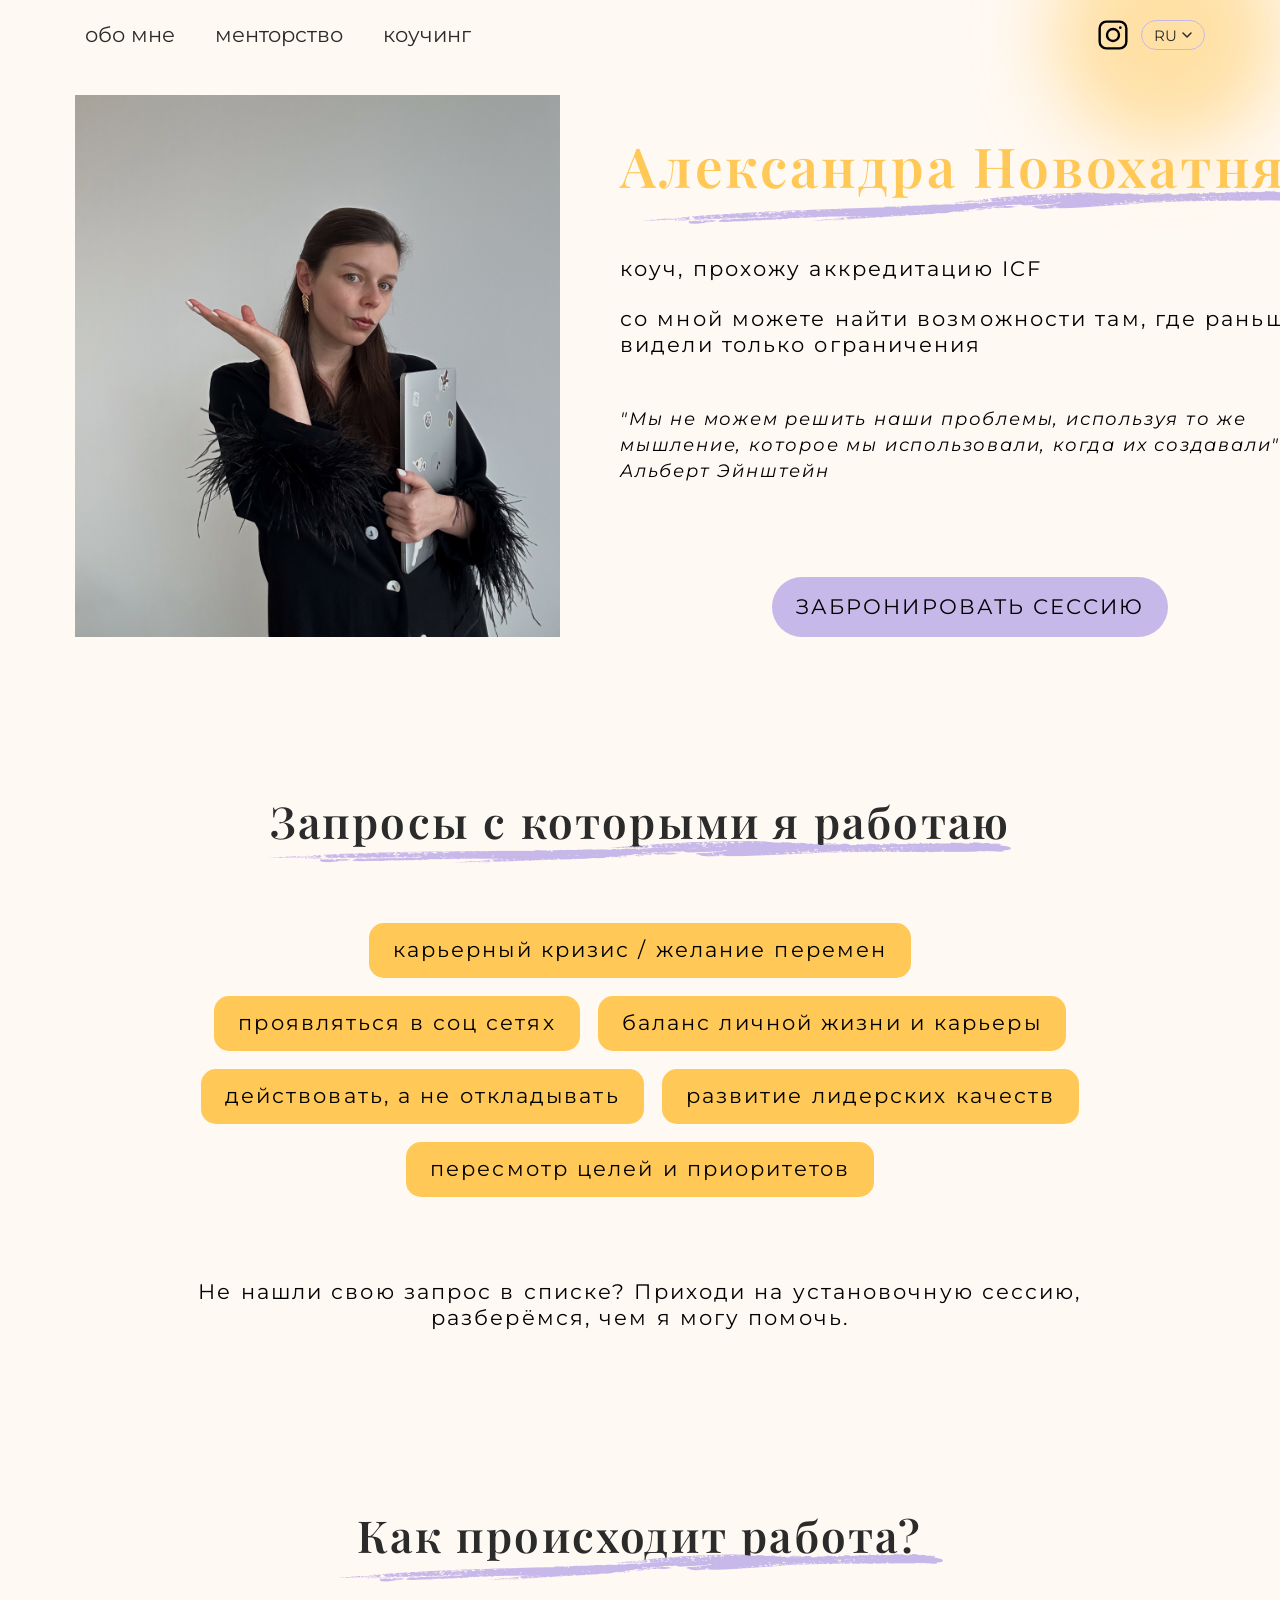
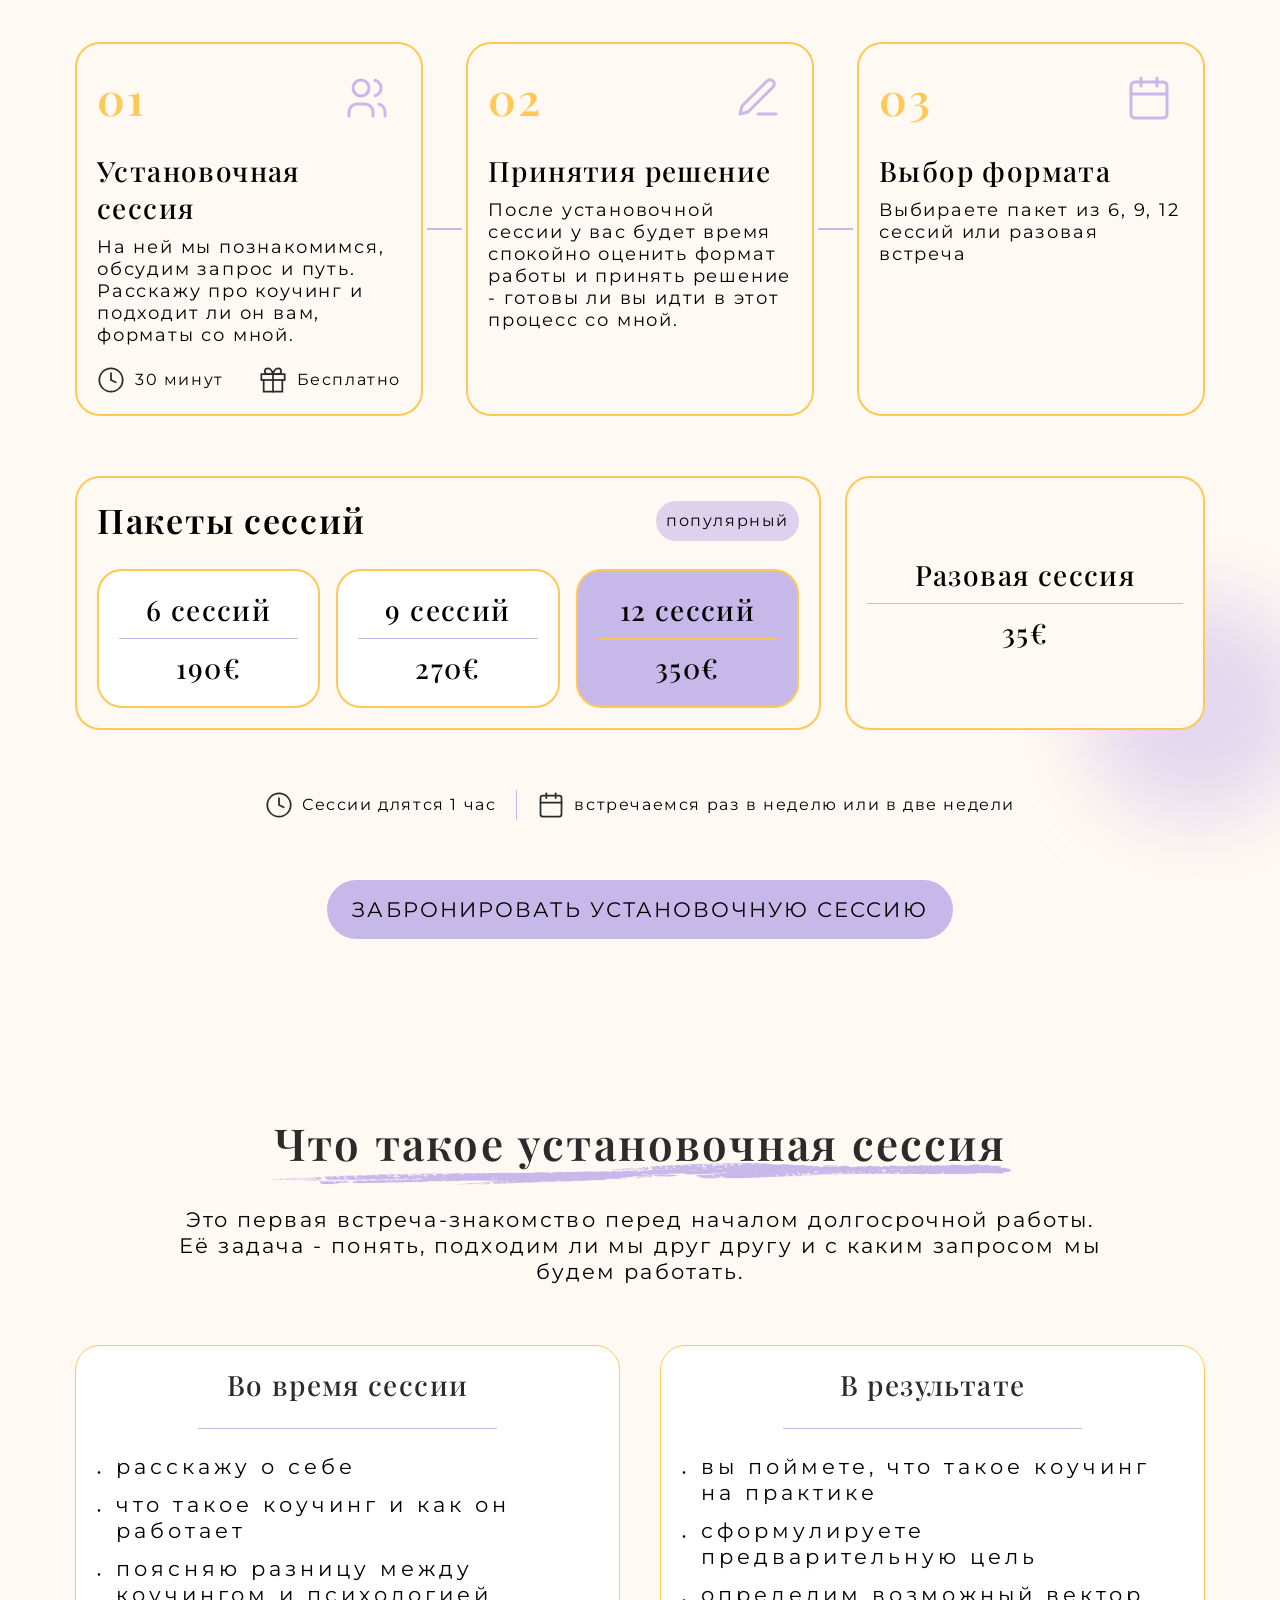
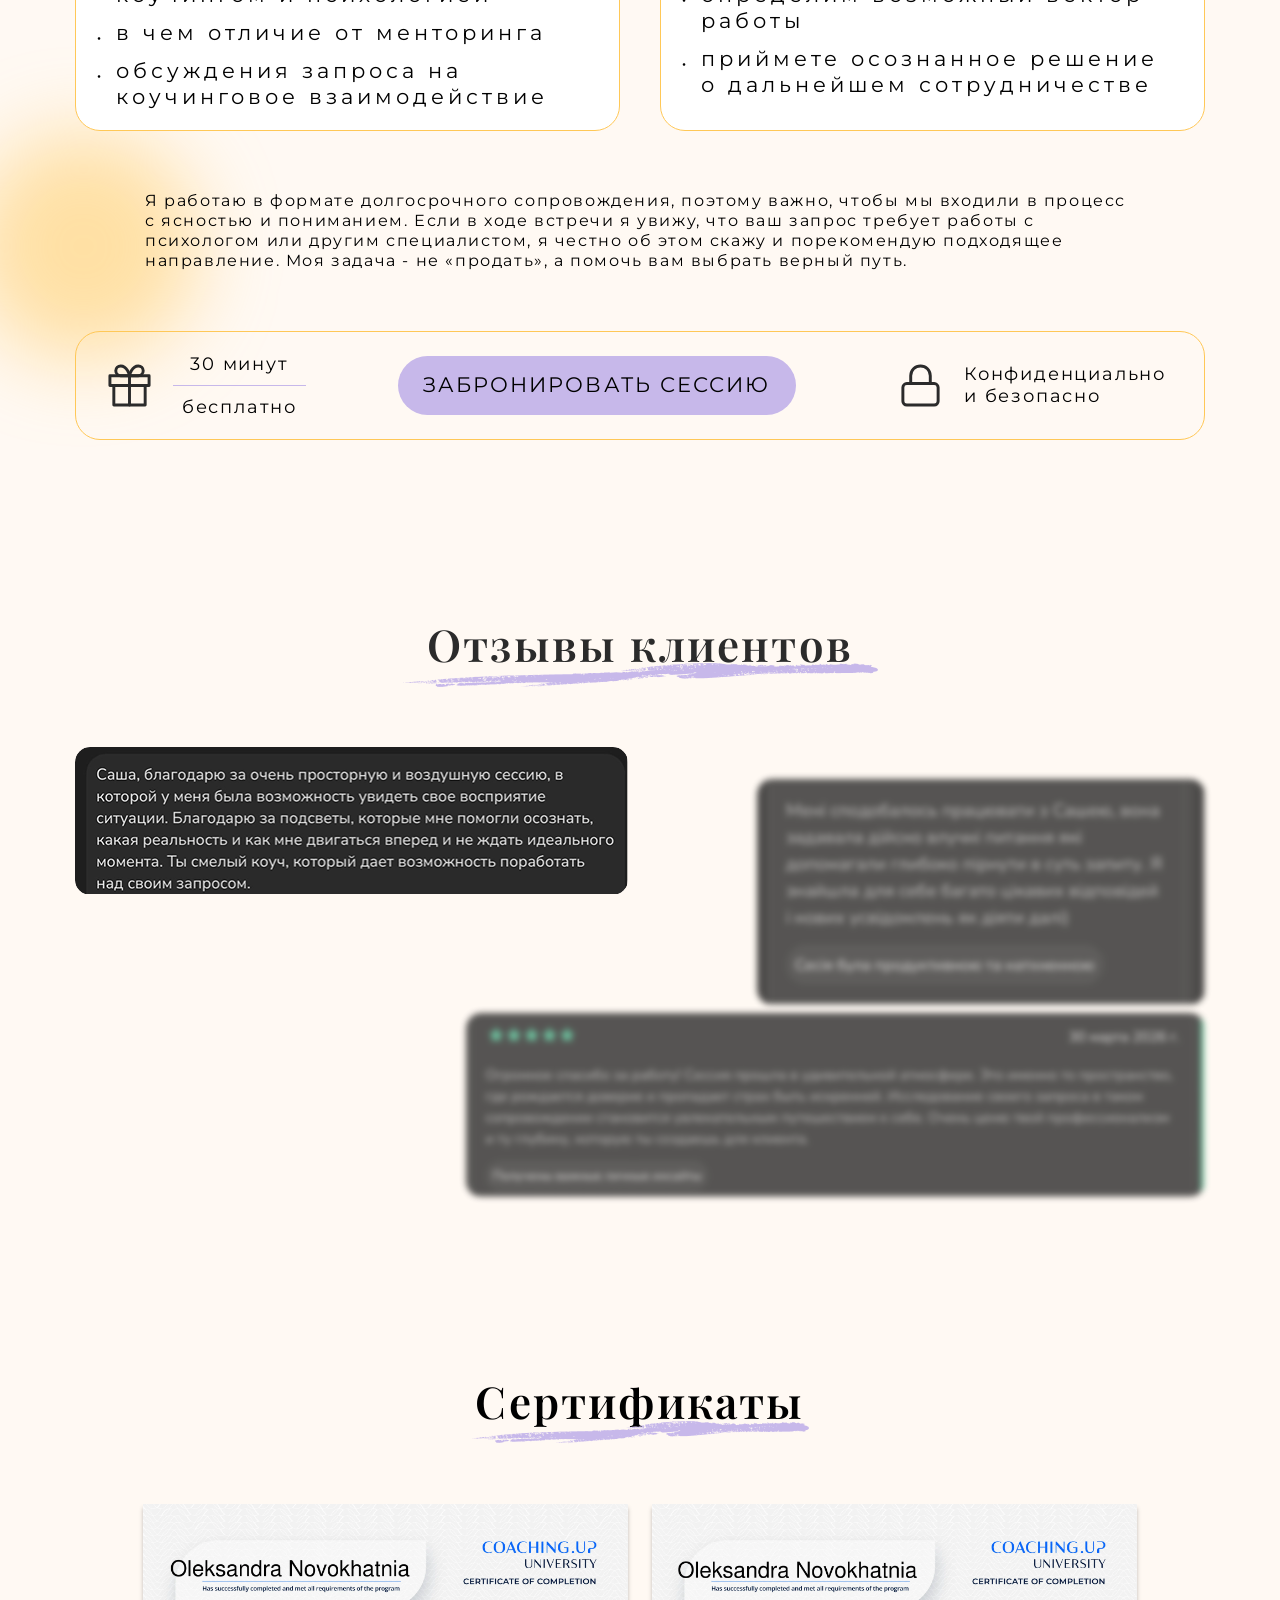
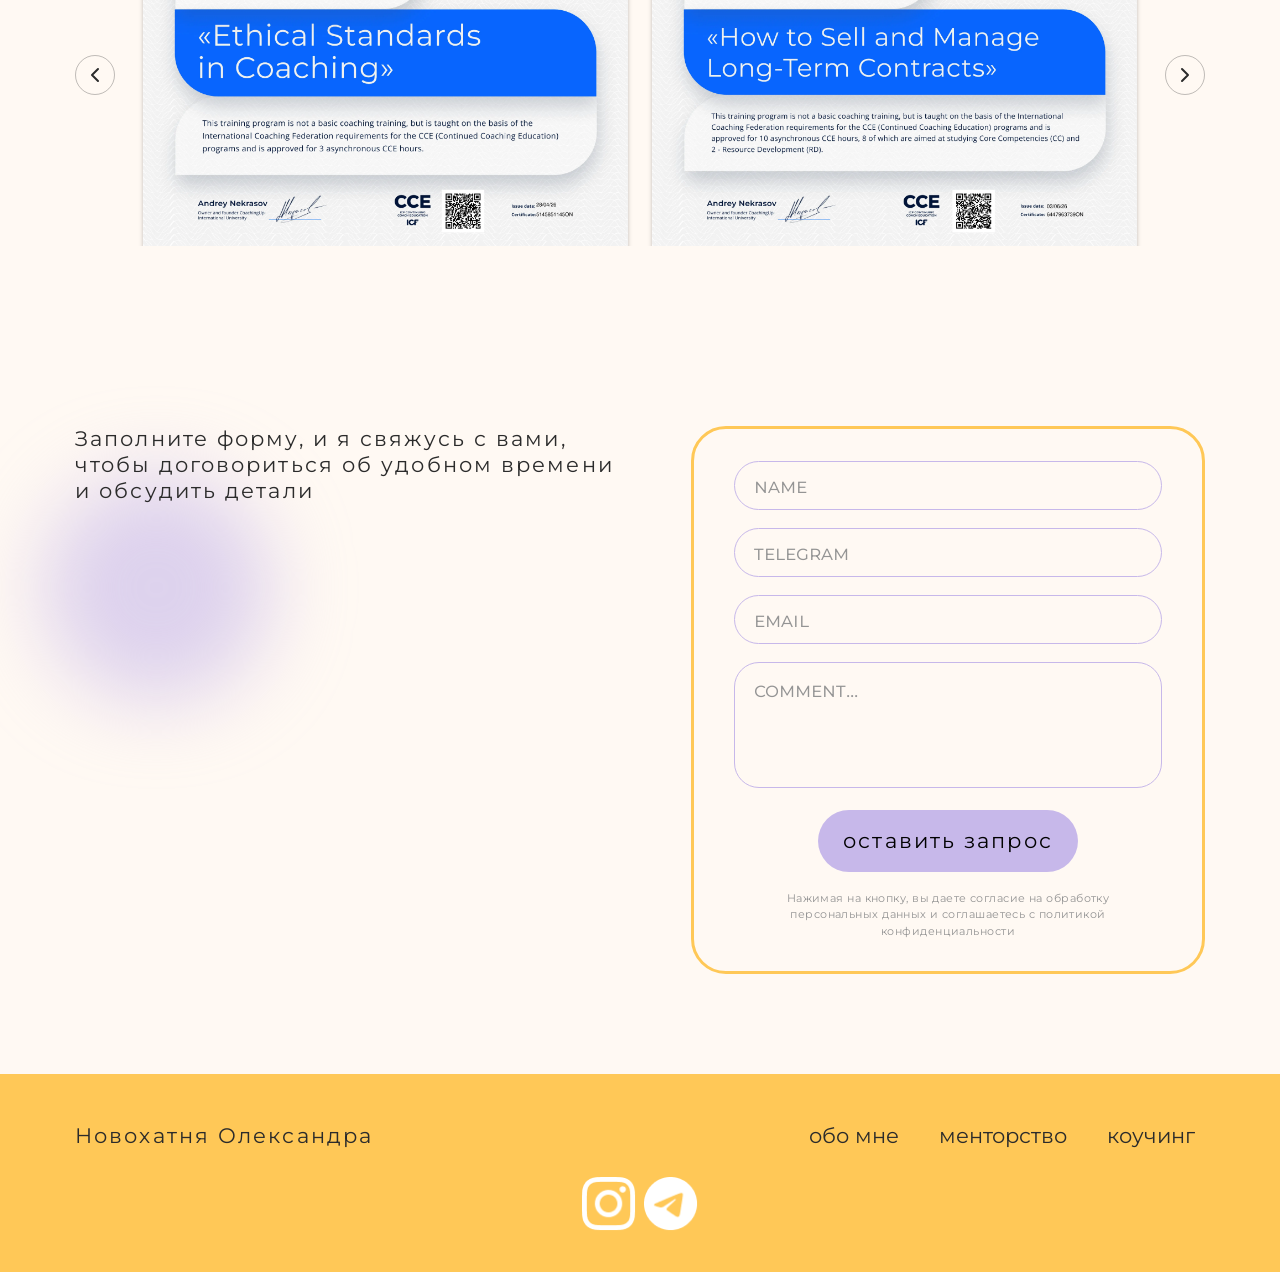
==== coaching/index.html @ fd268ac4 "Update index.html" ====
<!DOCTYPE html>
<html lang="ru">
<head>
  <meta charset="UTF-8" />
  <meta name="viewport" content="width=device-width, initial-scale=1.0" />
  <title>Александра Новохатняя — Коуч</title>
  <link rel="icon" type="image/png" href="assets/favicon.png" />
  <link rel="apple-touch-icon" href="favicon.png" />
  <link rel="preconnect" href="https://fonts.googleapis.com" />
  <link rel="preconnect" href="https://fonts.gstatic.com" crossorigin />
  <link href="https://fonts.googleapis.com/css2?family=Montserrat:wght@400;500&family=Playfair+Display:wght@600&display=swap" rel="stylesheet" />
  <link rel="stylesheet" href="style.css" />
</head>
<body>

  <!-- HEADER / NAV -->
  <header class="header">
    <div class="header__decor-ellipse" aria-hidden="true"></div>

    <nav class="nav" aria-label="Основна навигация">

      <!-- DESKTOP nav list (приховується на мобайлі) -->
      <ul class="nav__list" id="nav-list">
        <li class="nav__item"><a href="/sasha_lending/" class="nav__link">обо мне</a></li>
        <li class="nav__item"><a href="/sasha_lending/mentor/" class="nav__link">менторство</a></li>
        <li class="nav__item"><a href="#work" class="nav__link">коучинг</a></li>
      </ul>

      <!-- DESKTOP: Instagram + перемикач мови праворуч -->
      <div class="nav__right">
        <a href="https://instagram.com" class="nav__social nav__social--desktop" aria-label="Instagram" target="_blank" rel="noopener noreferrer">
         <!-- <img src="assets/Social_Icons.png" alt="Instagram" class="nav__social-icon" />-->
          <svg width="32" height="32" viewBox="0 0 24 24" fill="none" xmlns="http://www.w3.org/2000/svg" aria-hidden="true" focusable="false">
          <rect x="2" y="2" width="20" height="20" rx="5" stroke="currentColor" stroke-width="1.8"/>
          <circle cx="12" cy="12" r="4.5" stroke="currentColor" stroke-width="1.8"/>
          <circle cx="17.5" cy="6.5" r="1" fill="currentColor"/>
        </svg>
        </a>

        <!-- Перемикач мови -->
        <div class="nav__lang" id="nav-lang">
          <button class="nav__lang-btn" id="lang-btn" aria-haspopup="listbox" aria-expanded="false" aria-label="Вибір мови">
            <span class="nav__lang-current" id="lang-current">RU</span>
            <svg class="nav__lang-arrow" width="10" height="6" viewBox="0 0 10 6" fill="none" aria-hidden="true">
              <path d="M1 1L5 5L9 1" stroke="#2B2B2B" stroke-width="1.5" stroke-linecap="round" stroke-linejoin="round"/>
            </svg>
          </button>
          <ul class="nav__lang-dropdown" id="lang-dropdown" role="listbox" aria-label="Мови" aria-hidden="true">
            <li class="nav__lang-option nav__lang-option--active" role="option" aria-selected="true"  data-lang="RU"><a href="">RU</a></li>
            <li class="nav__lang-option"                          role="option" aria-selected="false" data-lang="UA"><a href="/sasha_lending/ua/coaching/">UA</a></li>
          </ul>
        </div>
      </div>

      <!-- MOBILE: бургер ліворуч + Instagram + мова праворуч -->
      <div class="nav__mobile-controls">

        <button class="nav__burger" id="burger-btn" aria-label="Відкрити меню" aria-expanded="false" aria-controls="mobile-menu">
          <span class="nav__burger-line"></span>
          <span class="nav__burger-line"></span>
          <span class="nav__burger-line"></span>
        </button>

        <div class="nav__mobile-right">
          <a href="https://instagram.com" class="nav__social nav__social--mobile" aria-label="Instagram" target="_blank" rel="noopener noreferrer">
            <svg width="32" height="32" viewBox="0 0 24 24" fill="none" xmlns="http://www.w3.org/2000/svg" aria-hidden="true" focusable="false">
              <rect x="2" y="2" width="20" height="20" rx="5" stroke="currentColor" stroke-width="1.8"/>
              <circle cx="12" cy="12" r="4.5" stroke="currentColor" stroke-width="1.8"/>
              <circle cx="17.5" cy="6.5" r="1" fill="currentColor"/>
            </svg>
          </a>

          <!-- Перемикач мови (мобайл) -->
          <div class="nav__lang nav__lang--mobile" id="nav-lang-mobile">
            <button class="nav__lang-btn" id="lang-btn-mobile" aria-haspopup="listbox" aria-expanded="false" aria-label="Вибір мови">
              <span class="nav__lang-current" id="lang-current-mobile">RU</span>
              <svg class="nav__lang-arrow" width="10" height="6" viewBox="0 0 10 6" fill="none" aria-hidden="true">
                <path d="M1 1L5 5L9 1" stroke="#2B2B2B" stroke-width="1.5" stroke-linecap="round" stroke-linejoin="round"/>
              </svg>
            </button>
            <ul class="nav__lang-dropdown" id="lang-dropdown-mobile" role="listbox" aria-label="Мови" aria-hidden="true">
              <li class="nav__lang-option nav__lang-option--active" role="option" aria-selected="true"  data-lang="RU">RU</li>
              <li class="nav__lang-option"                          role="option" aria-selected="false" data-lang="UA">UA</li>
            </ul>
          </div>
        </div>

      </div>
    </nav>

    <!-- MOBILE dropdown menu -->
    <div class="nav__dropdown" id="mobile-menu" aria-hidden="true">
      <ul class="nav__dropdown-list">
        <li><a href="/sasha_lending/" class="nav__dropdown-link">обо мне</a></li>
        <li><a href="/mentor/" class="nav__dropdown-link">менторство</a></li>
        <li><a href="#work" class="nav__dropdown-link">коучинг</a></li>
      </ul>
    </div>

  </header>

  <!-- HERO SECTION -->
  <main>
    <section class="hero" aria-label="Головний екран">

      <!-- Фото (desktop — ліворуч, mobile — внизу через order) -->
      <div class="hero__photo-wrap">
        <img
          class="hero__photo"
          src="assets/main_photo.webp"
          alt="Александра Новохатняя — коуч, прохожу аккредитацию ICF"
          width="485"
          height="542"
        />
      </div>

      <!-- Контент (desktop — праворуч, mobile — вгорі через order) -->
      <div class="hero__content">
        <div class="hero__title-wrap">
          <h1 class="hero__title">Александра Новохатняя</h1>
          <img loading="lazy" class="hero__title-underline" src="assets/vector_15.png" alt="" aria-hidden="true" />
        </div>

        <p class="hero__subtitle">коуч, прохожу аккредитацию ICF</p>

        <p class="hero__description">
          со мной можете найти возможности там, где раньше видели только ограничения
        </p>
        
        <p class="hero__quote">"Мы не можем решить наши проблемы, используя то же мышление, которое мы использовали, когда их создавали" — Альберт Эйнштейн
        </p>

        <a href="#booking" class="hero__cta">ЗАБРОНИРОВАТЬ СЕССИЮ</a>
      </div>

    </section>
  </main>

  <!-- СЕКЦІЯ: Запросы с которыми я работаю -->
  <section class="requests" aria-labelledby="requests-title">
    <div class="requests__inner">

      <div class="requests__heading">
        <h2 class="requests__title" id="requests-title">Запросы с которыми я работаю</h2>
        <img loading="lazy" class="requests__underline" src="assets/Vector_20.png" alt="" aria-hidden="true" />
      </div>

      <div class="requests__tags">
        <!-- Рядок 1: 1 тег -->
        <div class="requests__row">
          <span class="requests__tag">карьерный кризис / желание перемен</span>
        </div>
        <!-- Рядок 2: 2 теги -->
        <div class="requests__row">
          <span class="requests__tag">проявляться в соц сетях</span>
          <span class="requests__tag">баланс личной жизни и карьеры</span>
        </div>
        <!-- Рядок 3: 3 теги -->
        <div class="requests__row">
          <span class="requests__tag">действовать, а не откладывать</span>
          <span class="requests__tag">развитие лидерских качеств</span>
          <span class="requests__tag">пересмотр целей и приоритетов</span>
        </div>
      </div>
      <p class="work__lead">Не нашли свою запрос в списке? Приходи на установочную сессию, разберёмся, чем я могу помочь. </p>

    </div>
  </section>

  <!-- СЕКЦІЯ: Як відбувається робота? -->
  <section class="work" aria-labelledby="work-title">

    <!-- Декоративний фіолетовий blur-еліпс -->
    <div class="work__decor-ellipse" aria-hidden="true"></div>

    <div class="work__inner">

      <!-- Заголовок -->
      <div class="work__heading">
        <h2 class="work__title" id="work-title">Как происходит работа?</h2>
        <img loading="lazy" class="work__underline" src="assets/Vector_21.png" alt="" aria-hidden="true" />
      </div>

      <!-- Кроки -->
      <div class="work__steps">

        <div class="work__step">
          <div class="work__step-header">
            <span class="work__step-num">01</span>
            <span class="work__step-icon" aria-hidden="true">
              <svg width="48" height="48" viewBox="0 0 24 24" fill="none" stroke="#C7B8EA" stroke-width="1.5" stroke-linecap="round" stroke-linejoin="round"><circle cx="9" cy="7" r="4"/><path d="M3 21v-2a4 4 0 0 1 4-4h4a4 4 0 0 1 4 4v2"/><path d="M16 3.13a4 4 0 0 1 0 7.75"/><path d="M21 21v-2a4 4 0 0 0-3-3.87"/></svg>
            </span>
          </div>
          <div class="work__step-body">
            <h3 class="work__step-title">Установочная сессия</h3>
            <p class="work__step-text">На ней мы познакомимся, обсудим запрос и путь. Расскажу про коучинг и подходит ли он вам, форматы со мной.</p>
          </div>
          <div class="work__step-meta">
            <div class="work__step-meta-item">
              <svg width="28" height="28" viewBox="0 0 24 24" fill="none" stroke="#2B2B2B" stroke-width="1.5" stroke-linecap="round" aria-hidden="true"><circle cx="12" cy="12" r="10"/><polyline points="12 6 12 12 16 14"/></svg>
              <span>30 минут</span>
            </div>
            <div class="work__step-meta-item">
              <svg width="28" height="28" viewBox="0 0 24 24" fill="none" stroke="#2B2B2B" stroke-width="1.5" stroke-linecap="round" aria-hidden="true"><polyline points="20 12 20 22 4 22 4 12"/><rect x="2" y="7" width="20" height="5"/><line x1="12" y1="22" x2="12" y2="7"/><path d="M12 7H7.5a2.5 2.5 0 0 1 0-5C11 2 12 7 12 7z"/><path d="M12 7h4.5a2.5 2.5 0 0 0 0-5C13 2 12 7 12 7z"/></svg>
              <span>Бесплатно</span>
            </div>
          </div>
        </div>

        <div class="work__arrow" aria-hidden="true"></div>

        <div class="work__step">
          <div class="work__step-header">
            <span class="work__step-num">02</span>
            <span class="work__step-icon" aria-hidden="true">
              <svg width="48" height="48" viewBox="0 0 24 24" fill="none" stroke="#C7B8EA" stroke-width="1.5" stroke-linecap="round" stroke-linejoin="round"><path d="M12 20h9"/><path d="M16.5 3.5a2.121 2.121 0 0 1 3 3L7 19l-4 1 1-4L16.5 3.5z"/></svg>
            </span>
          </div>
          <div class="work__step-body">
            <h3 class="work__step-title">Принятия решение</h3>
            <p class="work__step-text">После установочной сессии у вас будет время спокойно оценить формат работы и принять решение - готовы ли вы идти в этот процесс со мной.</p>
          </div>
        </div>

        <div class="work__arrow" aria-hidden="true"></div>

        <div class="work__step">
          <div class="work__step-header">
            <span class="work__step-num">03</span>
            <span class="work__step-icon" aria-hidden="true">
              <svg width="48" height="48" viewBox="0 0 24 24" fill="none" stroke="#C7B8EA" stroke-width="1.5" stroke-linecap="round" stroke-linejoin="round"><rect x="3" y="4" width="18" height="18" rx="2"/><line x1="16" y1="2" x2="16" y2="6"/><line x1="8" y1="2" x2="8" y2="6"/><line x1="3" y1="10" x2="21" y2="10"/></svg>
            </span>
          </div>
          <div class="work__step-body">
            <h3 class="work__step-title">Выбор формата</h3>
            <p class="work__step-text">Выбираете пакет из 6, 9, 12 сессий или разовая встреча</p>
          </div>
        </div>

      </div><!-- /work__steps -->

      <!-- Пакети + Разова -->
      <div class="work__pricing">

        <div class="work__packages">
          <div class="work__packages-header">
            <h3 class="work__packages-title">Пакеты сессий</h3>
            <span class="work__packages-badge">популярный</span>
          </div>
          <div class="work__packages-list">
            <div class="work__package">
              <span class="work__package-name">6 сессий</span>
              <hr class="work__package-divider" />
              <span class="work__package-price">190€</span>
            </div>
            <div class="work__package">
              <span class="work__package-name">9 сессий</span>
              <hr class="work__package-divider" />
              <span class="work__package-price">270€</span>
            </div>
            <div class="work__package work__package--popular">
              <span class="work__package-name">12 сессий</span>
              <hr class="work__package-divider work__package-divider--yellow" />
              <span class="work__package-price">350€</span>
            </div>
          </div>
        </div>

        <div class="work__single">
          <span class="work__single-title">Разовая сессия</span>
          <hr class="work__single-divider" />
          <span class="work__single-price">35€</span>
        </div>

      </div><!-- /work__pricing -->

      <!-- Мета-інфо -->
      <div class="work__info">
        <div class="work__info-item">
          <svg width="28" height="28" viewBox="0 0 24 24" fill="none" stroke="#2B2B2B" stroke-width="1.5" stroke-linecap="round" aria-hidden="true"><circle cx="12" cy="12" r="10"/><polyline points="12 6 12 12 16 14"/></svg>
          <span>Сессии длятся 1 час</span>
        </div>
        <div class="work__info-divider" aria-hidden="true"></div>
        <div class="work__info-item">
          <svg width="28" height="28" viewBox="0 0 24 24" fill="none" stroke="#2B2B2B" stroke-width="1.5" stroke-linecap="round" stroke-linejoin="round" aria-hidden="true"><rect x="3" y="4" width="18" height="18" rx="2"/><line x1="16" y1="2" x2="16" y2="6"/><line x1="8" y1="2" x2="8" y2="6"/><line x1="3" y1="10" x2="21" y2="10"/></svg>
          <span>встречаемся раз в неделю или в две недели</span>
        </div>
      </div>

      <!-- CTA -->
      <a href="#booking" class="work__cta">ЗАБРОНИРОВАТЬ УСТАНОВОЧНУЮ СЕССИЮ</a>

    </div>
  </section>

  <!-- СЕКЦІЯ: Що таке установча сесія -->
  <section class="session" aria-labelledby="session-title">

    <!-- Декоративний жовтий blur-еліпс -->
    <div class="session__decor-ellipse" aria-hidden="true"></div>

    <div class="session__inner">

      <!-- Заголовок -->
      <div class="session__heading">
        <h2 class="session__title" id="session-title">Что такое установочная сессия</h2>
        <img loading="lazy" class="session__underline" src="assets/Vector_22.png" alt="" aria-hidden="true" />
        <p class="session__lead">Это первая встреча-знакомство перед началом долгосрочной работы. Её задача - понять, подходим ли мы друг другу и с каким запросом мы будем работать.</p>
      </div>

      <!-- Дві картки -->
      <div class="session__cards">

        <div class="session__card">
          <h3 class="session__card-title">Во время сессии</h3>
          <hr class="session__card-divider" />
          <ul class="session__card-list">
            <li class="session__card-item">расскажу о себе</li>
            <li class="session__card-item">что такое коучинг и как он работает</li>
            <li class="session__card-item">поясняю разницу между коучингом и психологией</li>
            <li class="session__card-item">в чем отличие от менторинга</li>
            <li class="session__card-item">обсуждения запроса на коучинговое взаимодействие</li>
          </ul>
        </div>

        <div class="session__card">
          <h3 class="session__card-title">В результате</h3>
          <hr class="session__card-divider" />
          <ul class="session__card-list">
            <li class="session__card-item">вы поймете, что такое коучинг на практике</li>
            <li class="session__card-item">сформулируете предварительную цель</li>
            <li class="session__card-item">определим возможный вектор работы</li>
            <li class="session__card-item">приймете осознанное решение о дальнейшем сотрудничестве</li>
          </ul>
        </div>

      </div>

      <!-- Текстовий блок -->
      <p class="session__note">Я работаю в формате долгосрочного сопровождения, поэтому важно, чтобы мы входили в процесс с ясностью и пониманием. Если в ходе встречи я увижу, что ваш запрос требует работы с психологом или другим специалистом, я честно об этом скажу и порекомендую подходящее направление. Моя задача - не «продать», а помочь вам выбрать верный путь.</p>

      <!-- Footer-рядок: мета + кнопка -->
      <div class="session__footer">

        <div class="session__footer-item">
          <span class="session__footer-icon" aria-hidden="true">
            <!-- gift icon -->
            <svg width="47" height="47" viewBox="0 0 24 24" fill="none" stroke="#2B2B2B" stroke-width="1.5" stroke-linecap="round" stroke-linejoin="round"><polyline points="20 12 20 22 4 22 4 12"/><rect x="2" y="7" width="20" height="5"/><line x1="12" y1="22" x2="12" y2="7"/><path d="M12 7H7.5a2.5 2.5 0 0 1 0-5C11 2 12 7 12 7z"/><path d="M12 7h4.5a2.5 2.5 0 0 0 0-5C13 2 12 7 12 7z"/></svg>
          </span>
          <div class="session__footer-text">
            <span>30 минут</span>
            <hr class="session__footer-divider" />
            <span>бесплатно</span>
          </div>
        </div>

        <a href="#booking" class="session__cta">ЗАБРОНИРОВАТЬ СЕССИЮ</a>

        <div class="session__footer-item">
          <span class="session__footer-icon" aria-hidden="true">
            <!-- lock icon -->
            <svg width="47" height="47" viewBox="0 0 24 24" fill="none" stroke="#2B2B2B" stroke-width="1.5" stroke-linecap="round" stroke-linejoin="round"><rect x="3" y="11" width="18" height="11" rx="2" ry="2"/><path d="M7 11V7a5 5 0 0 1 10 0v4"/></svg>
          </span>
          <span class="session__footer-label">Конфиденциально и безопасно</span>
        </div>

      </div>

    </div>
  </section>

  <!-- СЕКЦІЯ: Відгуки клієнтів -->
  <section class="reviews" aria-labelledby="reviews-title">
    <div class="reviews__inner">

      <!-- Заголовок -->
      <div class="reviews__heading">
        <h2 class="reviews__title" id="reviews-title">Отзывы клиентов</h2>
        <img loading="lazy" class="reviews__underline" src="assets/Vector_23.png" alt="" aria-hidden="true" />
      </div>

      <!-- Desktop: стопка карток -->
      <div class="reviews__stack" role="region" aria-label="Відгуки клієнтів" id="reviews-stack">

        <article class="reviews__card reviews__card--active" data-index="0" tabindex="0" aria-label="Відгук 1">
          <img loading="lazy" src="assets/image_30.png" alt="Відгук клієнта 1" class="reviews__card-img" draggable="false" />
        </article>

        <article class="reviews__card reviews__card--back reviews__card--back-1" data-index="1" tabindex="0" aria-label="Відгук 2" role="button">
          <img loading="lazy" src="assets/image_32.png" alt="Відгук клієнта 2" class="reviews__card-img" draggable="false" />
        </article>

        <article class="reviews__card reviews__card--back reviews__card--back-2" data-index="2" tabindex="0" aria-label="Відгук 3" role="button">
          <img loading="lazy" src="assets/image_33.png" alt="Відгук клієнта 3" class="reviews__card-img" draggable="false" />
        </article>

      </div>

      <!-- Mobile: слайдер з зображеннями -->
      <div class="reviews__slider" role="region" aria-label="Слайдер відгуків">
        <div class="reviews__slider-track-wrap">
          <div class="reviews__slider-track" id="slider-track">
            <div class="reviews__slide"><img loading="lazy" src="assets/image_30.png" alt="Відгук клієнта 1" /></div>
            <div class="reviews__slide"><img loading="lazy" src="assets/image_33.png" alt="Відгук клієнта 2" /></div>
            <div class="reviews__slide"><img loading="lazy" src="assets/image_32.png" alt="Відгук клієнта 3" /></div>
          </div>
        </div>

        <!-- Dots -->
        <div class="reviews__dots" role="tablist" aria-label="Навігація слайдера">
          <button class="reviews__dot reviews__dot--active" role="tab" aria-selected="true"  aria-label="Відгук 1" data-slide="0"></button>
          <button class="reviews__dot"                     role="tab" aria-selected="false" aria-label="Відгук 2" data-slide="1"></button>
          <button class="reviews__dot"                     role="tab" aria-selected="false" aria-label="Відгук 3" data-slide="2"></button>
        </div>
      </div>

    </div>
  </section>

  <!-- СЕКЦІЯ: Сертифікати -->
  <section class="certs" aria-labelledby="certs-title">
    <div class="certs__inner">

      <!-- Заголовок -->
      <div class="certs__heading">
        <h2 class="certs__title" id="certs-title">Сертификаты</h2>
        <img loading="lazy" class="certs__underline" src="assets/Vector_24.png" alt="" aria-hidden="true" />
      </div>

      <!-- Desktop/Tablet: слайдер 2-up -->
      <div class="certs__grid-slider" role="region" aria-label="Слайдер сертифікатів">
        <button class="certs__grid-arrow certs__grid-arrow--prev" id="certs-grid-prev" aria-label="Попередній сертифікат">
          <svg width="24" height="24" viewBox="0 0 24 24" fill="none" aria-hidden="true"><path d="M15 18L9 12L15 6" stroke="currentColor" stroke-width="2" stroke-linecap="round" stroke-linejoin="round"/></svg>
        </button>
        <div class="certs__grid-wrap">
          <div class="certs__grid-track" id="certs-grid-track">
            <figure class="certs__grid-slide">
              <img loading="lazy" src="assets/certificate_Ethical.webp" alt="Сертифікат ICF 1" draggable="false" />
            </figure>
            <figure class="certs__grid-slide">
              <img loading="lazy" src="assets/long-term_contracts.webp" alt="Сертифікат ICF 2" draggable="false" />
            </figure>
            <figure class="certs__grid-slide">
              <img loading="lazy" src="assets/Metaphors_and_Transformation Pauses.webp" alt="Сертифікат ICF 3" draggable="false" />
            </figure>
          </div>
        </div>
        <button class="certs__grid-arrow certs__grid-arrow--next" id="certs-grid-next" aria-label="Наступний сертифікат">
          <svg width="24" height="24" viewBox="0 0 24 24" fill="none" aria-hidden="true"><path d="M9 18L15 12L9 6" stroke="currentColor" stroke-width="2" stroke-linecap="round" stroke-linejoin="round"/></svg>
        </button>
      </div>

      <!-- Mobile/Tablet: слайдер -->
      <div class="certs__slider" role="region" aria-label="Слайдер сертифікатів">
        <div class="certs__slider-wrap">
          <div class="certs__slider-track" id="certs-slider-track">
            <div class="certs__slide">
              <img loading="lazy" src="assets/certificate_Ethical.webp" alt="Сертифікат ICF 1" draggable="false" />
            </div>
            <div class="certs__slide">
              <img loading="lazy" src="assets/long-term_contracts.webp" alt="Сертифікат ICF 2" draggable="false" />
            </div>
            <div class="certs__slide">
              <img loading="lazy" src="assets/Metaphors_and_Transformation Pauses.webp" alt="Сертифікат ICF 3" draggable="false" />
            </div>
          </div>
        </div>
        <div class="certs__dots" role="tablist" aria-label="Навігація слайдера">
          <button class="certs__dot certs__dot--active" role="tab" aria-selected="true"  aria-label="Сертифікат 1" data-slide="0"></button>
          <button class="certs__dot"                   role="tab" aria-selected="false" aria-label="Сертифікат 2" data-slide="1"></button>
          <button class="certs__dot"                   role="tab" aria-selected="false" aria-label="Сертифікат 3" data-slide="2"></button>
        </div>
      </div>

    </div>
  </section>

  <!-- СЕКЦІЯ: Форма -->
  <section class="contact" id="booking" aria-labelledby="contact-desc">
    <div class="contact__inner">

      <!-- Ліва колонка: текст + еліпс -->
      <div class="contact__left">
        <p class="contact__desc" id="contact-desc">Заполните форму, и я свяжусь с вами, чтобы договориться об удобном времени и обсудить детали</p>
        <div class="contact__ellipse" aria-hidden="true"></div>
      </div>

      <!-- Права колонка: форма -->
      <div class="contact__form-wrap">
        <!-- <form class="contact__form" novalidate>-->
        <form action="https://formspree.io/f/xaqzwknn" method="POST" class="contact__form" novalidate>
          <div class="contact__field">
            <input type="hidden" name="page_url" id="page-url"/>
          <script>
              document.getElementById('page-url').value = window.location.href;
          </script>
            <label for="contact-name" class="contact__label">NAME</label>
            <input
              class="contact__input"
              type="text"
              id="contact-name"
              name="name"
              placeholder=" "
              autocomplete="name"
              required
            />
          </div>

          <div class="contact__field">
            <label for="contact-instagram" class="contact__label">TELEGRAM</label>
            <input
              class="contact__input"
              type="text"
              id="contact-instagram"
              name="telegram"
              placeholder=" "
            />
          </div>

          <div class="contact__field">
            <label for="contact-email" class="contact__label">EMAIL</label>
            <input
              class="contact__input"
              type="email"
              id="contact-email"
              name="email"
              placeholder=" "
              autocomplete="email"
              required
            />
          </div>

          <div class="contact__field">
            <label for="contact-comment" class="contact__label">COMMENT...</label>
            <textarea
              class="contact__input contact__input--textarea"
              id="contact-comment"
              name="comment"
              placeholder=" "
              rows="4"
            ></textarea>
          </div>

          <button type="submit" class="contact__submit">оставить запрос</button>

          <p class="contact__privacy">Нажимая на кнопку, вы даете согласие на обработку персональных данных и соглашаетесь c политикой конфиденциальности</p>

        </form>
      </div>

    </div>
  </section>

  <!-- ФУТЕР -->
  <footer class="footer">
    <div class="footer__inner">

      <!-- Рядок 1: ім'я ліворуч, навігація праворуч -->
      <div class="footer__top">
        <span class="footer__name">Новохатня Олександра</span>
        <nav class="footer__nav" aria-label="Навігація у футері">
          <a href="/sasha_lending/"     class="footer__nav-link">обо мне</a>
          <a href="/sasha_lending/mentor/" class="footer__nav-link">менторство</a>
          <a href="#hero"  class="footer__nav-link">коучинг</a>
        </nav>
      </div>

      <!-- Рядок 2: іконки по центру -->
      <div class="footer__socials">
        <a href="https://instagram.com" class="footer__social-link" aria-label="Instagram" target="_blank" rel="noopener noreferrer">
          <img loading="lazy" src="assets/Social_Icons1.png" alt="Instagram" class="footer__social-icon" />
        </a>
        <a href="https://t.me/+NM1TqLXFt6I1ZDc6" class="footer__social-link" aria-label="Telegram" target="_blank" rel="noopener noreferrer">
          <img loading="lazy" src="assets/Social_Icons2.png" alt="Telegram" class="footer__social-icon" />
        </a>
      </div>
    </div>

  </footer>

  <script>
    const burgerBtn = document.getElementById('burger-btn');
    const mobileMenu = document.getElementById('mobile-menu');

    burgerBtn.addEventListener('click', () => {
      const isOpen = burgerBtn.getAttribute('aria-expanded') === 'true';
      burgerBtn.setAttribute('aria-expanded', String(!isOpen));
      mobileMenu.setAttribute('aria-hidden', String(isOpen));
      burgerBtn.classList.toggle('nav__burger--open', !isOpen);
      mobileMenu.classList.toggle('nav__dropdown--open', !isOpen);
    });

    // ============================================================
    // LANGUAGE SWITCHER
    // ============================================================
    const langBtn      = document.getElementById('lang-btn');
    const langDropdown = document.getElementById('lang-dropdown');
    const langCurrent  = document.getElementById('lang-current');
    const langNav      = document.getElementById('nav-lang');

    if (langBtn && langDropdown) {
      langBtn.addEventListener('click', e => {
        e.stopPropagation();
        const isOpen = langDropdown.classList.contains('nav__lang-dropdown--open');
        langDropdown.classList.toggle('nav__lang-dropdown--open', !isOpen);
        langNav.classList.toggle('nav__lang--open', !isOpen);
        langBtn.setAttribute('aria-expanded', String(!isOpen));
        langDropdown.setAttribute('aria-hidden', String(isOpen));
      });

      langDropdown.querySelectorAll('.nav__lang-option').forEach(option => {
        option.addEventListener('click', () => {
          // Оновлюємо активну опцію
          langDropdown.querySelectorAll('.nav__lang-option').forEach(o => {
            o.classList.remove('nav__lang-option--active');
            o.setAttribute('aria-selected', 'false');
          });
          option.classList.add('nav__lang-option--active');
          option.setAttribute('aria-selected', 'true');

          // Оновлюємо кнопку
          langCurrent.textContent = option.dataset.lang;

          // Закриваємо
          langDropdown.classList.remove('nav__lang-dropdown--open');
          langNav.classList.remove('nav__lang--open');
          langBtn.setAttribute('aria-expanded', 'false');
          langDropdown.setAttribute('aria-hidden', 'true');
        });
      });

      // Закриваємо при кліку поза межами
      document.addEventListener('click', e => {
        if (!langNav.contains(e.target)) {
          langDropdown.classList.remove('nav__lang-dropdown--open');
          langNav.classList.remove('nav__lang--open');
          langBtn.setAttribute('aria-expanded', 'false');
          langDropdown.setAttribute('aria-hidden', 'true');
        }
      });
    }

    // ============================================================
    // LANGUAGE SWITCHER — mobile
    // ============================================================
    const langBtnMobile      = document.getElementById('lang-btn-mobile');
    const langDropdownMobile = document.getElementById('lang-dropdown-mobile');
    const langCurrentMobile  = document.getElementById('lang-current-mobile');
    const langNavMobile      = document.getElementById('nav-lang-mobile');

    if (langBtnMobile && langDropdownMobile) {
      langBtnMobile.addEventListener('click', e => {
        e.stopPropagation();
        const isOpen = langDropdownMobile.classList.contains('nav__lang-dropdown--open');
        langDropdownMobile.classList.toggle('nav__lang-dropdown--open', !isOpen);
        langNavMobile.classList.toggle('nav__lang--open', !isOpen);
        langBtnMobile.setAttribute('aria-expanded', String(!isOpen));
        langDropdownMobile.setAttribute('aria-hidden', String(isOpen));
      });

      langDropdownMobile.querySelectorAll('.nav__lang-option').forEach(option => {
        option.addEventListener('click', () => {
          langDropdownMobile.querySelectorAll('.nav__lang-option').forEach(o => {
            o.classList.remove('nav__lang-option--active');
            o.setAttribute('aria-selected', 'false');
          });
          option.classList.add('nav__lang-option--active');
          option.setAttribute('aria-selected', 'true');
          langCurrentMobile.textContent = option.dataset.lang;
          langDropdownMobile.classList.remove('nav__lang-dropdown--open');
          langNavMobile.classList.remove('nav__lang--open');
          langBtnMobile.setAttribute('aria-expanded', 'false');
          langDropdownMobile.setAttribute('aria-hidden', 'true');
        });
      });

      document.addEventListener('click', e => {
        if (!langNavMobile.contains(e.target)) {
          langDropdownMobile.classList.remove('nav__lang-dropdown--open');
          langNavMobile.classList.remove('nav__lang--open');
          langBtnMobile.setAttribute('aria-expanded', 'false');
          langDropdownMobile.setAttribute('aria-hidden', 'true');
        }
      });
    }

    // ============================================================
    // BURGER MENU
    // ============================================================
    const stack = document.getElementById('reviews-stack');
    if (stack) {
      const cards = Array.from(stack.querySelectorAll('.reviews__card'));

      function activateCard(targetCard) {
        // Remove active from current front
        cards.forEach(c => {
          c.classList.remove('reviews__card--active');
          c.classList.add('reviews__card--back');
          c.setAttribute('role', 'button');
          c.setAttribute('tabindex', '0');
        });

        // Make clicked card active
        targetCard.classList.remove('reviews__card--back');
        targetCard.classList.add('reviews__card--active');
        targetCard.removeAttribute('role');
        targetCard.setAttribute('tabindex', '0');
      }

      cards.forEach(card => {
        // Click on back card → bring to front
        card.addEventListener('click', () => {
          if (!card.classList.contains('reviews__card--active')) {
            activateCard(card);
          }
        });

        // Keyboard: Enter/Space on back card
        card.addEventListener('keydown', e => {
          if ((e.key === 'Enter' || e.key === ' ') && !card.classList.contains('reviews__card--active')) {
            e.preventDefault();
            activateCard(card);
          }
        });
      });
    }

    // ============================================================
    // UNIVERSAL MOBILE SLIDER FACTORY
    // Повністю переписана логіка для certs та reviews слайдерів.
    // Використовує scrollLeft замість transform — надійно працює
    // в Chrome та Safari на iOS/Android.
    // Циклічний: після останнього — перший, перед першим — останній.
    // ============================================================
    function initMobileSlider(config) {
      var wrap      = document.querySelector(config.wrapSelector);
      var track     = document.getElementById(config.trackId);
      var dotBtns   = document.querySelectorAll(config.dotSelector);

      if (!wrap || !track || !dotBtns.length) return;

      var slides    = Array.from(track.querySelectorAll(config.slideSelector));
      var total     = slides.length;
      if (total === 0) return;

      var current   = 0;      // реальний індекс (0..total-1)
      var animating = false;

      // ── Стилі треку ──────────────────────────────────────────
      track.style.display        = 'flex';
      track.style.flexWrap       = 'nowrap';
      track.style.willChange     = 'transform';
      track.style.transition     = 'transform 0.38s cubic-bezier(0.25,0.46,0.45,0.94)';

      // Кожен слайд займає рівно 100% ширини wrap
      slides.forEach(function(slide) {
        slide.style.flexShrink = '0';
        slide.style.width      = '100%';
        slide.style.boxSizing  = 'border-box';
      });

      // ── Клони для циклічності ─────────────────────────────────
      var cloneFirst = slides[0].cloneNode(true);
      var cloneLast  = slides[total - 1].cloneNode(true);
      cloneFirst.setAttribute('aria-hidden', 'true');
      cloneLast.setAttribute('aria-hidden', 'true');
      cloneFirst.removeAttribute('id');
      cloneLast.removeAttribute('id');

      // Клон останнього — на початок; клон першого — в кінець
      track.insertBefore(cloneLast, slides[0]);
      track.appendChild(cloneFirst);
      // Тепер у треку: [cloneLast, slide0, slide1, ..., slideN-1, cloneFirst]
      // Реальні слайди зміщені на 1 (індекс у DOM = current + 1)

      // ── Позиціонування ────────────────────────────────────────
      function setPosition(domIndex, animate) {
        track.style.transition = animate
          ? 'transform 0.38s cubic-bezier(0.25,0.46,0.45,0.94)'
          : 'none';
        track.style.transform = 'translateX(-' + (domIndex * 100) + '%)';
      }

      // Стартуємо на першому реальному (domIndex = 1)
      setPosition(1, false);

      // ── Dots ─────────────────────────────────────────────────
      function updateDots(realIndex) {
        dotBtns.forEach(function(d, i) {
          var active = (i === realIndex);
          d.classList.toggle(config.dotActiveClass, active);
          d.setAttribute('aria-selected', String(active));
        });
      }
      updateDots(0);

      // ── Перехід до слайду ─────────────────────────────────────
      function goTo(realIndex) {
        // Нормалізуємо в межах 0..total-1
        realIndex = ((realIndex % total) + total) % total;
        current   = realIndex;
        var domIndex = realIndex + 1;   // +1 бо є cloneLast на початку
        setPosition(domIndex, true);
        updateDots(realIndex);
      }

      // Після завершення анімації — "стрибок" при виході за межі
      track.addEventListener('transitionend', function() {
        // Перевіряємо чи ми на клоні
        var domIndex = current + 1;
        // Ми вже завжди на правильному реальному слайді після goTo,
        // але якщо свайп завів на клон — коректуємо
        var rawDom = getRawDomIndex();
        if (rawDom === 0) {
          // Клон останнього → стрибаємо на реальний останній
          current = total - 1;
          setPosition(total, false);    // domIndex = total (останній реальний)
          updateDots(current);
        } else if (rawDom === total + 1) {
          // Клон першого → стрибаємо на реальний перший
          current = 0;
          setPosition(1, false);
          updateDots(0);
        }
        animating = false;
      });

      // Поточний DOM-індекс з transform
      function getRawDomIndex() {
        var t = track.style.transform;
        if (!t) return 1;
        var match = t.match(/translateX\(-?(\d+(?:\.\d+)?)%\)/);
        if (!match) return 1;
        return Math.round(parseFloat(match[1]) / 100);
      }

      // Dots — клік
      dotBtns.forEach(function(dot, i) {
        dot.addEventListener('click', function() {
          goTo(i);
        });
      });

      // ── Touch/swipe ───────────────────────────────────────────
      var touchStartX = 0;
      var touchStartY = 0;
      var touchStartTime = 0;
      var isDragging = false;
      var isScrolling = null;   // null = невизначено, true = вертикальний скрол

      // touchstart — запам'ятовуємо точку дотику
      wrap.addEventListener('touchstart', function(e) {
        if (e.touches.length !== 1) return;
        touchStartX    = e.touches[0].clientX;
        touchStartY    = e.touches[0].clientY;
        touchStartTime = Date.now();
        isDragging     = true;
        isScrolling    = null;
        animating      = false;
        // Зупиняємо поточну анімацію на поточній позиції
        var currentTransform = window.getComputedStyle(track).transform;
        track.style.transition = 'none';
        track.style.transform  = currentTransform;
      }, { passive: true });

      // touchmove — live drag
      wrap.addEventListener('touchmove', function(e) {
        if (!isDragging || e.touches.length !== 1) return;
        var dx = e.touches[0].clientX - touchStartX;
        var dy = e.touches[0].clientY - touchStartY;

        // Визначаємо напрям лише один раз
        if (isScrolling === null) {
          isScrolling = Math.abs(dy) > Math.abs(dx);
        }
        if (isScrolling) return;  // вертикальний скрол — не перехоплюємо

        e.preventDefault();       // блокуємо скрол сторінки при горизонтальному свайпі

        // Показуємо drag в реальному часі
        var domIndex  = current + 1;
        var baseOffset = domIndex * 100;           // у відсотках
        var wrapWidth  = wrap.offsetWidth || 1;
        var dragPct    = (dx / wrapWidth) * 100;
        track.style.transform = 'translateX(' + (-baseOffset + dragPct) + '%)';
      }, { passive: false });

      // touchend — вирішуємо куди переходити
      wrap.addEventListener('touchend', function(e) {
        if (!isDragging) return;
        isDragging = false;
        if (isScrolling) return;  // вертикальний — нічого не робимо

        var dx       = e.changedTouches[0].clientX - touchStartX;
        var dt       = Date.now() - touchStartTime;
        var wrapW    = wrap.offsetWidth || 320;
        var threshold = wrapW * 0.2;   // 20% ширини або флік

        var isFlick  = dt < 300 && Math.abs(dx) > 30;
        var isDrag   = Math.abs(dx) > threshold;

        if (isFlick || isDrag) {
          goTo(current + (dx < 0 ? 1 : -1));
        } else {
          // Повертаємось назад
          setPosition(current + 1, true);
        }
      }, { passive: true });

      // touchcancel — повертаємось
      wrap.addEventListener('touchcancel', function() {
        if (!isDragging) return;
        isDragging = false;
        setPosition(current + 1, true);
      }, { passive: true });
    }

    // ── Ініціалізація Reviews слайдера ───────────────────────────
    initMobileSlider({
      wrapSelector:  '.reviews__slider-track-wrap',
      trackId:       'slider-track',
      dotSelector:   '.reviews__dot',
      slideSelector: '.reviews__slide',
      dotActiveClass:'reviews__dot--active'
    });

    // ── Ініціалізація Certs слайдера ─────────────────────────────
    initMobileSlider({
      wrapSelector:  '.certs__slider-wrap',
      trackId:       'certs-slider-track',
      dotSelector:   '.certs__dot',
      slideSelector: '.certs__slide',
      dotActiveClass:'certs__dot--active'
    });

    // ============================================================
    // CERTS DESKTOP 2-UP SLIDER
    // Видно 2 слайди, циклічне гортання стрілками
    // ============================================================
    (function() {
      var track   = document.getElementById('certs-grid-track');
      var prevBtn = document.getElementById('certs-grid-prev');
      var nextBtn = document.getElementById('certs-grid-next');
      if (!track || !prevBtn || !nextBtn) return;

      var slides   = Array.from(track.querySelectorAll('.certs__grid-slide'));
      var total    = slides.length;   // 3
      var visible  = 2;               // скільки видно одночасно
      // Крок прокрутки — 1 слайд = 50% ширини треку (100% / visible)
      var stepPct  = 100 / visible;   // 50%

      // Клонуємо для циклічності: клон останнього на початок, клон першого в кінець
      var cloneFirst = slides[0].cloneNode(true);
      var cloneLast  = slides[total - 1].cloneNode(true);
      cloneFirst.setAttribute('aria-hidden', 'true');
      cloneLast.setAttribute('aria-hidden', 'true');
      track.insertBefore(cloneLast, slides[0]);   // індекс 0 в DOM
      track.appendChild(cloneFirst);               // індекс total+1 в DOM
      // DOM: [cloneLast, slide0, slide1, slide2, cloneFirst]
      // Стартуємо на slide0 → domOffset = 1 слайд = stepPct%

      var current    = 0;        // реальний індекс лівого видимого слайду (0..total-1)
      var domOffset  = 1;        // поточна позиція в DOM (1 = перший реальний)
      var animating  = false;

      function setPos(dom, animate) {
        track.style.transition = animate
          ? 'transform 0.4s cubic-bezier(0.25,0.46,0.45,0.94)'
          : 'none';
        track.style.transform = 'translateX(-' + (dom * stepPct) + '%)';
      }
      setPos(domOffset, false);

      track.addEventListener('transitionend', function() {
        // Після анімації — перевіряємо чи треба стрибнути
        if (domOffset === 0) {
          // На клоні останнього → стрибаємо на реальний останній
          domOffset = total;
          setPos(domOffset, false);
        } else if (domOffset === total + 1) {
          // На клоні першого → стрибаємо на реальний перший
          domOffset = 1;
          setPos(domOffset, false);
        }
        animating = false;
      });

      function go(dir) {
        if (animating) return;
        animating  = true;
        domOffset += dir;          // +1 → вперед, -1 → назад
        current    = ((domOffset - 1) % total + total) % total;
        setPos(domOffset, true);
      }

      nextBtn.addEventListener('click', function() { go(1); });
      prevBtn.addEventListener('click', function() { go(-1); });
    })();

    // ============================================================
    // WORK STEPS — scroll animation (mobile only)
    // ============================================================
    function initWorkStepsAnimation() {
      if (window.innerWidth > 768) return;

      const steps = Array.from(document.querySelectorAll('.work__step'));
      if (!steps.length) return;

      // Ініціалізуємо початковий стан
      steps.forEach((step, i) => {
        step.classList.remove('work__step--active', 'work__step--behind');
        if (i === 0) {
          step.classList.add('work__step--active');
        }
      });

      function updateSteps() {
        const viewportMid = window.innerHeight * 0.5;

        steps.forEach((step, i) => {
          const rect = step.getBoundingClientRect();
          const stepMid = rect.top + rect.height / 2;

          step.classList.remove('work__step--active', 'work__step--behind');

          if (stepMid <= viewportMid) {
            // Крок пройдено або активний
            if (i < steps.length - 1) {
              const nextRect = steps[i + 1].getBoundingClientRect();
              const nextMid = nextRect.top + nextRect.height / 2;
              if (nextMid <= viewportMid) {
                // Наступний вже активний — цей іде назад
                step.classList.add('work__step--behind');
              } else {
                // Цей — активний
                step.classList.add('work__step--active');
              }
            } else {
              // Останній крок — завжди active якщо досягнутий
              step.classList.add('work__step--active');
            }
          }
        });
      }

      window.addEventListener('scroll', updateSteps, { passive: true });
      updateSteps(); // початковий стан
    }

    // Запускаємо після завантаження та при ресайзі
    initWorkStepsAnimation();
    window.addEventListener('resize', () => {
      // Скидаємо класи на десктопі
      if (window.innerWidth > 768) {
        document.querySelectorAll('.work__step').forEach(s => {
          s.classList.remove('work__step--active', 'work__step--behind');
        });
      } else {
        initWorkStepsAnimation();
      }
    });

    mobileMenu.querySelectorAll('.nav__dropdown-link').forEach(link => {
      link.addEventListener('click', () => {
        burgerBtn.setAttribute('aria-expanded', 'false');
        mobileMenu.setAttribute('aria-hidden', 'true');
        burgerBtn.classList.remove('nav__burger--open');
        mobileMenu.classList.remove('nav__dropdown--open');
      });
    });
  </script>

</body>
</html>
---- coaching/style.css ----
/* ============================================================
   VARIABLES
   ============================================================ */
:root {
  --color-main-dark:   #2B2B2B;
  --color-title:       #FFC857;
  --color-accent:      #C7B8EA;
  --color-text:        #000000;
  --color-bg:          #FFF9F3;
  --color-ellipse:     rgba(255, 200, 87, 0.5);

  --font-display:      'Playfair Display', serif;
  --font-body:         'Montserrat', sans-serif;

  --header-height:     70px;
  --page-width:        1280px;
  --page-padding:      75px;
}

/* ============================================================
   RESET / BASE
   ============================================================ */
*, *::before, *::after {
  box-sizing: border-box;
  margin: 0;
  padding: 0;
}

html {
  font-size: 16px;
  scroll-behavior: smooth;
}

body {
  font-family: var(--font-body);
  background-color: var(--color-bg);
  color: var(--color-text);
  min-height: 100vh;
  overflow-x: hidden;
}

img {
  display: block;
  max-width: 100%;
}

a {
  text-decoration: none;
  color: inherit;
}

ul {
  list-style: none;
}

/* ============================================================
   HEADER
   ============================================================ */
.header {
  position: relative;
  z-index: 10;
  width: 100%;
  height: var(--header-height);
  background-color: transparent;
}

/* Декоративний blur-еліпс */
.header__decor-ellipse {
  position: absolute;
  width: clamp(100px, 17.7vw, 227px);
  height: clamp(100px, 17.7vw, 227px);
  right: 0;
  top: clamp(-80px, -8.9vw, -114px);
  background: var(--color-ellipse);
  filter: blur(clamp(20px, 3vw, 40px));
  border-radius: 50%;
  pointer-events: none;
  z-index: -1;
  /* обрізаємо через transform щоб blur не вилазив — Safari-сумісно */
  transform: translateZ(0);
}

/* ============================================================
   NAV — DESKTOP
   ============================================================ */
.nav {
  display: flex;
  flex-direction: row;
  align-items: center;
  justify-content: space-between;
  padding: 0 var(--page-padding);
  height: var(--header-height);
  max-width: var(--page-width);
  margin: 0 auto;
}

.nav__list {
  display: flex;
  flex-direction: row;
  align-items: center;
  gap: 20px;
}

.nav__item {
  display: flex;
}

.nav__link {
  display: flex;
  justify-content: center;
  align-items: center;
  padding: 10px;
  font-family: var(--font-body);
  font-weight: 400;
  font-size: 21px;
  line-height: 108.69%;
  color: var(--color-main-dark);
  transition: opacity 0.2s ease;
}

.nav__link:hover {
  opacity: 0.65;
}

.nav__social {
  display: flex;
  align-items: center;
  transition: opacity 0.2s ease;
}

.nav__social:hover {
  opacity: 0.65;
}

.nav__social-icon {
  width: 37px;
  height: 37px;
  display: block;
}

/* Обгортка іконки + мова — в потоці nav праворуч */
.nav__right {
  display: flex;
  align-items: center;
  gap: 0.75rem;
}
/* --- LANGUAGE SWITCHER --- */
.nav__lang {
  position: relative;
}

.nav__lang-btn {
  display: flex;
  align-items: center;
  gap: 0.25rem;
  background: none;
  border: 1px solid #C7B8EA;
  border-radius: 1.25rem;
  padding: 0.3rem 0.75rem;
  cursor: pointer;
  font-family: var(--font-body);
  font-weight: 400;
  font-size: 0.9375rem;
  color: var(--color-main-dark);
  letter-spacing: 0.05em;
  transition: border-color 0.2s ease;
  white-space: nowrap;
}

.nav__lang-btn:hover {
  border-color: #b8a7df;
}

.nav__lang-arrow {
  flex-shrink: 0;
  transition: transform 0.25s ease;
}

.nav__lang--open .nav__lang-arrow {
  transform: rotate(180deg);
}

.nav__lang-dropdown {
  display: none;
  position: absolute;
  top: calc(100% + 0.375rem);
  right: 0;
  min-width: 100%;
  background: #FFFFFF;
  border: 1px solid #C7B8EA;
  border-radius: 0.9375rem;
  overflow: hidden;
  list-style: none;
  padding: 0.25rem 0;
  z-index: 100;
  box-shadow: 0 4px 12px rgba(0,0,0,0.08);
}

.nav__lang-dropdown--open {
  display: block;
}

.nav__lang-option {
  padding: 0.4rem 0.875rem;
  font-family: var(--font-body);
  font-size: 0.9375rem;
  color: var(--color-main-dark);
  letter-spacing: 0.05em;
  cursor: pointer;
  transition: background 0.15s ease;
}

.nav__lang-option:hover {
  background: rgba(199, 184, 234, 0.2);
}

.nav__lang-option--active {
  font-weight: 500;
  color: #C7B8EA;
}

/* Mobile controls (Instagram + мова + бургер) — приховані на desktop */
.nav__mobile-controls {
  display: none;
}

.nav__mobile-right {
  display: none;
}

/* ============================================================
   BURGER BUTTON
   ============================================================ */
.nav__burger {
  display: flex;
  flex-direction: column;
  justify-content: center;
  gap: 5px;
  width: 36px;
  height: 36px;
  background: none;
  border: none;
  cursor: pointer;
  padding: 4px;
  flex-shrink: 0;
}

.nav__burger-line {
  display: block;
  width: 100%;
  height: 2px;
  background-color: var(--color-main-dark);
  border-radius: 2px;
  transition: transform 0.3s ease, opacity 0.3s ease;
  transform-origin: center;
}

/* Анімація → хрестик */
.nav__burger--open .nav__burger-line:nth-child(1) {
  transform: translateY(7px) rotate(45deg);
}
.nav__burger--open .nav__burger-line:nth-child(2) {
  opacity: 0;
  transform: scaleX(0);
}
.nav__burger--open .nav__burger-line:nth-child(3) {
  transform: translateY(-7px) rotate(-45deg);
}

/* ============================================================
   MOBILE DROPDOWN MENU
   ============================================================ */
.nav__dropdown {
  display: none; /* показується тільки на mobile */
  overflow: hidden;
  max-height: 0;
  transition: max-height 0.35s ease;
  background-color: var(--color-bg);
  border-top: 1px solid rgba(0, 0, 0, 0.06);
}

.nav__dropdown--open {
  max-height: 300px;
}

.nav__dropdown-list {
  display: flex;
  flex-direction: column;
  padding: 12px var(--page-padding) 20px;
  gap: 4px;
}

.nav__dropdown-link {
  font-family: var(--font-body);
  font-weight: 400;
  font-size: 19px;
  line-height: 108.69%;
  color: var(--color-main-dark);
  padding: 10px 0;
  border-bottom: 1px solid rgba(0, 0, 0, 0.06);
  transition: opacity 0.2s ease;
}

.nav__dropdown-link:hover {
  opacity: 0.65;
}

/* ============================================================
   HERO
   ============================================================ */
.hero {
  position: relative;
  max-width: var(--page-width);
  margin: 0 auto;
  padding: 0 var(--page-padding) 80px;
  display: flex;
  flex-direction: row;
  align-items: flex-start;
  gap: 60px;
}

/* --- PHOTO --- */
.hero__photo-wrap {
  position: relative;
  flex-shrink: 0;
  width: 485px;
  z-index: 1;
  margin-top: 1.5625rem; /* 25px / 16 */
}

/* Gradient overlay поверх фото */
.hero__photo-wrap::after {
  content: '';
  position: absolute;
  inset: 0;
  background: linear-gradient(265.69deg, rgba(0, 0, 0, 0.2) 2.94%, rgba(102, 102, 102, 0) 94.23%);
  pointer-events: none;
  z-index: 2;
}

.hero__photo {
  width: 100%;
  height: 542px;
  object-fit: cover;
  display: block;
  position: relative;
  z-index: 1;
}

/* --- CONTENT --- */
.hero__content {
  position: relative;
  z-index: 1;
  display: flex;
  flex-direction: column;
  align-items: flex-end;
  padding-top: 66px;
  flex: 1;
  /* розтягуємо на всю висоту фото + його margin-top */
  min-height: calc(542px + 1.5625rem);
}

/* Title block */
.hero__title-wrap {
  margin-bottom: 32px;
  align-self: stretch;
}

.hero__title {
  font-family: var(--font-display);
  font-weight: 600;
  font-size: 55px;
  line-height: 108.69%;
  letter-spacing: 0.05em;
  color: var(--color-title);
  white-space: nowrap;
  text-align: right;
}

/* Decorative underline — vector_15.png (не обрізаємо) */
.hero__title-underline {
  display: block;
  margin-top: -4px;
  width: 100%;
  max-width: 678px;
  height: auto;
  margin-left: auto;
  overflow: visible;
}

/* Subtitle */
.hero__subtitle {
  font-family: var(--font-body);
  font-weight: 400;
  font-size: 21px;
  line-height: 26px;
  letter-spacing: 0.1em;
  color: var(--color-text);
  text-align: left;
  align-self: stretch;
  margin-bottom: 24px;
}

/* Description */
.hero__description {
  font-family: var(--font-body);
  font-weight: 400;
  font-size: 21px;
  line-height: 26px;
  letter-spacing: 0.1em;
  color: var(--color-text);
  text-align: left;
  align-self: stretch;
  margin-bottom: 48px;
}

.hero__quote{
    font-family: var(--font-body);
  font-weight: 400;
  font-size: 18px;
  line-height: 26px;
   font-style:italic;
  letter-spacing: 0.1em;
  color: var(--color-text);
  text-align: left;
  align-self: stretch;
  margin-bottom: auto; /* штовхає CTA вниз */
}

/* CTA Button — на рівні кінця hero__photo-wrap */
.hero__cta {
  display: inline-flex;
  justify-content: center;
  align-items: center;
  padding: 15px 25px;
  width: 396px;
  height: 60px;
  background-color: var(--color-accent);
  border-radius: 35px;
  font-family: var(--font-body);
  font-weight: 400;
  font-size: 21px;
  line-height: 150%;
  letter-spacing: 0.1em;
  color: var(--color-text);
  white-space: nowrap;
  align-self: center;
  margin-top: 40px;
  transition: background-color 0.25s ease, transform 0.15s ease;
}

.hero__cta:hover {
  background-color: #b8a7df;
  transform: translateY(-2px);
}

.hero__cta:active {
  transform: translateY(0);
}

/* ============================================================
   RESPONSIVE — TABLET (≤ 1024px)
   ============================================================ */
@media (max-width: 1024px) {
  :root {
    --page-padding: 40px;
  }

  /* --- NAV: ховаємо desktop-елементи, показуємо mobile/tablet --- */
  .nav__list {
    display: none;
  }

  .nav__right {
    display: none;
  }

  .nav__mobile-controls {
    display: flex;
    align-items: center;
    justify-content: space-between;
    width: 100%;
  }

  .nav__mobile-right {
    display: flex;
    align-items: center;
    gap: 0.75rem;
  }

  /* Dropdown показуємо на tablet/mobile */
  .nav__dropdown {
    display: block;
  }

  /* Hero — пропорційне масштабування, розкладка незмінна */
  .hero {
    gap: clamp(24px, 4vw, 60px);
  }

  .hero__photo-wrap {
    width: clamp(280px, 40vw, 485px);
    margin-top: clamp(0.8rem, 1.5vw, 1.5625rem);
  }

  .hero__photo {
    height: clamp(310px, 46vw, 542px);
  }

  .hero__content {
    padding-top: clamp(30px, 5vw, 66px);
    min-height: clamp(310px, 46vw, 542px);
  }

  .hero__title {
    font-size: clamp(28px, 3.8vw, 48px);
    white-space: nowrap;
  }

  .hero__title-underline {
    max-width: clamp(320px, 58vw, 678px);
  }

  .hero__subtitle,
  .hero__description,
   .hero__quote {
    font-size: clamp(15px, 1.8vw, 21px);
    line-height: 1.4;
  }

  .hero__cta {
    width: clamp(260px, 35vw, 396px);
    height: clamp(48px, 6vw, 60px);
    font-size: clamp(15px, 1.8vw, 21px);
    padding: 12px 20px;
  }
}

/* ============================================================
   RESPONSIVE — MOBILE (≤ 768px)
   ============================================================ */
@media (max-width: 768px) {
  :root {
    --page-padding: 20px;
    --header-height: 60px;
  }

  /* Ховаємо еліпс на мобайлі */
  .header__decor-ellipse {
    display: none;
  }

  /* --- HERO: колонки → рядки, контент вгорі, фото внизу --- */
  .hero {
    flex-direction: column;
    align-items: stretch;
    padding-bottom: 60px;
    gap: 32px;
  }

  /* Контент — order: 1 (вгорі на мобайлі) */
  .hero__content {
    order: 1;
    padding-top: 24px;
    align-items: center;
    width: 100%;
    min-height: unset;
  }

  /* Фото — order: 2 (внизу на мобайлі) */
  .hero__photo-wrap {
    order: 2;
    width: 100%;
    max-width: 485px;
    align-self: center;
    margin-top: 0;
  }

  .hero__subtitle,
  .hero__description {
    font-size: 17px;
    text-align: center;
    align-self: center;
  }

  .hero__title {
    text-align: center;
  }

  .hero__title-underline {
    margin-left: auto;
    margin-right: auto;
  }

  .hero__description {
    margin-bottom: 32px;
  }

  .hero__photo {
    width: 100%;
    height: auto;
    aspect-ratio: 485 / 542;
  }

  .hero__title {
    font-size: 32px;
    white-space: normal;
  }

  .hero__subtitle,
  .hero__description {
    font-size: 17px;
  }
   .hero__quote{
      font-size: 15px;
       text-align: center;
   }

  .hero__cta {
    width: 100%;
    max-width: 396px;
    font-size: 17px;
  }
}


/* ============================================================
   REQUESTS SECTION
   ============================================================ */
.requests {
  width: 100%;
  padding: 80px var(--page-padding) 100px;
}

.requests__inner {
  max-width: var(--page-width);
  margin: 0 auto;
  display: flex;
  flex-direction: column;
  align-items: center;
  gap: 60px;
}

/* --- HEADING --- */
.requests__heading {
  display: flex;
  flex-direction: column;
  align-items: center;
  gap: 0;
}

.requests__title {
  font-family: var(--font-display);
  font-weight: 600;
  font-size: 2.75rem; /* 44px */
  line-height: 108.69%;
  letter-spacing: 0.05em;
  text-align: center;
  color: var(--color-main-dark);
}

/* Decorative underline — Vector_20.png */
.requests__underline {
  display: block;
  width: 100%;
  max-width: 46.375rem; /* 742px */
  height: auto;
  margin-top: -0.25rem;
  overflow: visible;
}

/* --- TAGS PYRAMID --- */
.requests__tags {
  display: flex;
  flex-direction: column;
  align-items: center;
  gap: 1.125rem; /* ~18px між рядками */
  width: 100%;
}

.requests__row {
  display: flex;
  flex-direction: row;
  justify-content: center;
  align-items: center;
  gap: 1.125rem;
  flex-wrap: wrap; /* fallback якщо теги широкі */
}

.requests__tag {
  display: inline-flex;
  justify-content: center;
  align-items: center;
  padding: 0.625rem 1.5rem; /* 10px 24px */
  height: 3.4375rem; /* 55px */
  min-width: 10rem;
  background-color: #FFC857;
  border-radius: 0.9375rem; /* 15px */
  font-family: var(--font-body);
  font-weight: 400;
  font-size: 1.3125rem; /* 21px */
  line-height: 1.625rem; /* 26px */
  letter-spacing: 0.1em;
  color: var(--color-text);
  white-space: nowrap;
  transition: filter 0.2s ease, transform 0.15s ease;
}

.requests__tag:hover {
  filter: brightness(0.95);
  transform: translateY(-2px);
}

/* ============================================================
   REQUESTS — TABLET (≤ 1024px)
   ============================================================ */
@media (max-width: 1024px) {
  .requests__title {
    font-size: 2.25rem; /* 36px */
  }

  .requests__tag {
    font-size: 1.125rem; /* 18px */
    height: auto;
    padding: 0.75rem 1.25rem;
    white-space: normal;
    text-align: center;
  }
}

/* ============================================================
   REQUESTS — MOBILE (≤ 768px)
   ============================================================ */
@media (max-width: 768px) {
  .requests {
    padding: 60px var(--page-padding) 60px;
  }

  .requests__inner {
    gap: 40px;
  }

  .requests__title {
    font-size: 1.75rem; /* 28px */
  }

  .requests__underline {
    max-width: 100%;
  }

  /* Всі рядки скидаємо — замість піраміди робимо єдину сітку */
  .requests__tags {
    display: grid;
    grid-template-columns: 1fr 1fr;
    gap: 0.625rem;
  }

  /* Рядки-обгортки більше не потрібні — розтягуємо на всю ширину */
  .requests__row {
    display: contents; /* діти виходять прямо в grid */
  }

  .requests__tag {
    width: 100%;
    min-width: unset;
    height: auto;
    padding: 0.625rem 0.5rem;
    font-size: 0.875rem; /* 14px */
    white-space: normal;
    text-align: center;
    letter-spacing: 0.05em;
  }
}

/* ============================================================
   REQUESTS — SMALL MOBILE (≤ 480px)
   ============================================================ */
@media (max-width: 480px) {
  .hero__title {
    font-size: 28px;
  }

  .hero__cta {
    font-size: 15px;
  }

  .requests__tag {
    font-size: 0.8125rem; /* 13px */
    padding: 0.5rem 0.375rem;
  }
}

/* ============================================================
   WORK SECTION
   ============================================================ */
.work {
  position: relative;
  width: 100%;
  padding: 80px var(--page-padding) 100px;
  overflow: hidden;
}

/* Декоративний фіолетовий blur-еліпс */
.work__decor-ellipse {
  position: absolute;
  width: 227px;
  height: 223px;
  right: -30px;
  bottom: 220px;
  background: rgba(199, 184, 234, 0.5);
  filter: blur(40px);
  border-radius: 50%;
  pointer-events: none;
  z-index: 0;
}

.work__inner {
  position: relative;
  z-index: 1;
  max-width: var(--page-width);
  margin: 0 auto;
  display: flex;
  flex-direction: column;
  align-items: center;
  gap: 3.75rem; /* 60px */
}

/* --- HEADING --- */
.work__heading {
  display: flex;
  flex-direction: column;
  align-items: center;
  gap: 0;
  width: 100%;
}

.work__title {
  font-family: var(--font-display);
  font-weight: 600;
  font-size: 2.75rem; /* 44px */
  line-height: 108.69%;
  letter-spacing: 0.05em;
  text-align: center;
  color: var(--color-main-dark);
}

.work__underline {
  display: block;
  width: 100%;
  max-width: 37.8125rem; /* 605px */
  height: auto;
  margin-top: -0.25rem;
  overflow: visible;
}

.work__lead {
  font-family: var(--font-body);
  font-weight: 400;
  font-size: 1.3125rem; /* 21px */
  line-height: 1.625rem;
  text-align: center;
  letter-spacing: 0.1em;
  color: var(--color-text);
  max-width: 58.125rem; /* 930px */
  margin-top: 1.375rem;
}

/* --- STEPS --- */
.work__steps {
  display: flex;
  flex-direction: row;
  align-items: stretch;
  gap: 0;
  width: 100%;
}

.work__step {
  flex: 1;
  display: flex;
  flex-direction: column;
  gap: 1.25rem;
  padding: 1.25rem; /* 20px */
  background: #FFF9F3;
  border: 2px solid #FFC857;
  border-radius: 1.5625rem; /* 25px */
  box-sizing: border-box;
}

.work__step-header {
  display: flex;
  flex-direction: row;
  justify-content: space-between;
  align-items: center;
}

.work__step-num {
  font-family: var(--font-display);
  font-weight: 600;
  font-size: 2.75rem; /* 44px */
  line-height: 108.69%;
  letter-spacing: 0.05em;
  color: #FFC857;
}

.work__step-icon {
  display: flex;
  align-items: center;
  justify-content: center;
  width: 4.25rem;  /* 68px */
  height: 4.25rem;
  flex-shrink: 0;
}

.work__step-icon svg {
  width: 3rem;
  height: 3rem;
}

.work__step-body {
  flex: 1;
  display: flex;
  flex-direction: column;
  gap: 0.625rem;
}

.work__step-title {
  font-family: var(--font-display);
  font-weight: 500;
  font-size: 1.75rem; /* 28px */
  line-height: 37px;
  letter-spacing: 0.05em;
  color: var(--color-text);
}

.work__step-text {
  font-family: var(--font-body);
  font-weight: 400;
  font-size: 1.125rem; /* 18px */
  line-height: 1.375rem;
  letter-spacing: 0.1em;
  color: var(--color-text);
}

.work__step-meta {
  display: flex;
  flex-direction: row;
  justify-content: space-between;
  align-items: center;
  gap: 0.3125rem;
  margin-top: auto;
}

.work__step-meta-item {
  display: flex;
  flex-direction: row;
  align-items: center;
  gap: 0.625rem;
  font-family: var(--font-body);
  font-weight: 400;
  font-size: 1rem; /* 16px */
  line-height: 1.25rem;
  letter-spacing: 0.1em;
  color: var(--color-text);
}

.work__step-meta-item svg {
  flex-shrink: 0;
}

/* Стрілка між кроками */
.work__arrow {
  flex-shrink: 0;
  align-self: center;
  width: 2.1875rem; /* 35px */
  height: 2px;
  background-color: #C7B8EA;
  margin: 0 0.25rem;
}

/* --- PRICING --- */
.work__pricing {
  display: flex;
  flex-direction: row;
  align-items: stretch;
  gap: 1.5rem;
  width: 100%;
}

/* Блок "Пакети сесій" */
.work__packages {
  flex: 1;
  display: flex;
  flex-direction: column;
  gap: 1.625rem;
  padding: 1.25rem;
  background: #FFF9F3;
  border: 2px solid #FFC857;
  border-radius: 1.5625rem;
  box-sizing: border-box;
}

.work__packages-header {
  display: flex;
  flex-direction: row;
  justify-content: space-between;
  align-items: center;
}

.work__packages-title {
  font-family: var(--font-display);
  font-weight: 600;
  font-size: 2.125rem; /* 34px */
  line-height: 45px;
  letter-spacing: 0.05em;
  color: var(--color-text);
}

.work__packages-badge {
  display: inline-flex;
  justify-content: center;
  align-items: center;
  padding: 0.625rem;
  background: rgba(199, 184, 234, 0.6);
  border-radius: 1.5625rem;
  font-family: var(--font-body);
  font-weight: 400;
  font-size: 1rem;
  line-height: 1.25rem;
  letter-spacing: 0.1em;
  color: var(--color-text);
  white-space: nowrap;
}

.work__packages-list {
  display: flex;
  flex-direction: row;
  justify-content: space-between;
  align-items: stretch;
  gap: 1rem;
}

.work__package {
  flex: 1;
  display: flex;
  flex-direction: column;
  align-items: center;
  justify-content: center;
  gap: 0.625rem;
  padding: 1.25rem;
  background: #FFFFFF;
  border: 2px solid #FFC857;
  border-radius: 1.5625rem;
}

.work__package--popular {
  background: #C7B8EA;
}

.work__package-name,
.work__package-price {
  font-family: var(--font-display);
  font-weight: 500;
  font-size: 1.75rem; /* 28px */
  line-height: 37px;
  text-align: center;
  letter-spacing: 0.05em;
  color: var(--color-text);
  align-self: stretch;
}

.work__package-divider {
  width: 100%;
  border: none;
  border-top: 1px solid #C7B8EA;
  margin: 0;
  align-self: stretch;
}

.work__package-divider--yellow {
  border-top-color: #FFC857;
}

/* Блок "Разова сесія" */
.work__single {
  width: 22.5rem; /* 360px */
  flex-shrink: 0;
  display: flex;
  flex-direction: column;
  align-items: center;
  justify-content: center;
  gap: 0.625rem;
  padding: 1.25rem;
  background: #FFF9F3;
  border: 2px solid #FFC857;
  border-radius: 1.5625rem;
  box-sizing: border-box;
}

.work__single-title,
.work__single-price {
  font-family: var(--font-display);
  font-weight: 500;
  font-size: 1.75rem;
  line-height: 37px;
  text-align: center;
  letter-spacing: 0.05em;
  color: var(--color-text);
  align-self: stretch;
}

.work__single-divider {
  width: 100%;
  border: none;
  border-top: 1px solid #C7B8EA;
  margin: 0;
}

/* --- INFO --- */
.work__info {
  display: flex;
  flex-direction: row;
  justify-content: center;
  align-items: center;
  gap: 0.625rem;
}

.work__info-item {
  display: flex;
  flex-direction: row;
  align-items: center;
  gap: 0.5625rem;
  font-family: var(--font-body);
  font-weight: 400;
  font-size: 1rem;
  line-height: 1.25rem;
  letter-spacing: 0.1em;
  color: var(--color-text);
}

.work__info-item svg {
  flex-shrink: 0;
}

.work__info-divider {
  width: 1px;
  height: 1.875rem;
  background-color: #C7B8EA;
  margin: 0 0.625rem;
}

/* --- CTA --- */
.work__cta {
  display: inline-flex;
  justify-content: center;
  align-items: center;
  padding: 15px 25px;
  height: 3.6875rem; /* 59px */
  background-color: var(--color-accent);
  border-radius: 2.1875rem;
  font-family: var(--font-body);
  font-weight: 400;
  font-size: 1.3125rem;
  line-height: 150%;
  letter-spacing: 0.1em;
  color: var(--color-text);
  white-space: nowrap;
  transition: background-color 0.25s ease, transform 0.15s ease;
}

.work__cta:hover {
  background-color: #b8a7df;
  transform: translateY(-2px);
}

.work__cta:active {
  transform: translateY(0);
}

/* ============================================================
   WORK — TABLET (≤ 1024px)
   ============================================================ */
@media (max-width: 1024px) {
  .work__title {
    font-size: 2.25rem;
  }

  .work__steps {
    gap: 0;
  }

  .work__step-title {
    font-size: 1.375rem;
  }

  .work__step-text {
    font-size: 1rem;
  }

  .work__packages-title {
    font-size: 1.625rem;
  }

  .work__package-name,
  .work__package-price,
  .work__single-title,
  .work__single-price {
    font-size: 1.375rem;
  }

  .work__single {
    width: auto;
    flex: 0 0 280px;
  }

  .work__cta {
    white-space: normal;
    text-align: center;
    height: auto;
    padding: 1rem 1.5rem;
  }
}

/* ============================================================
   WORK — MOBILE (≤ 768px)
   ============================================================ */
@media (max-width: 768px) {
  .work {
    padding: 60px var(--page-padding) 60px;
  }

  .work__inner {
    gap: 2.5rem;
  }

  .work__decor-ellipse {
    display: none;
  }

  /* Кроки — sticky scroll анімація */
  .work__steps {
    flex-direction: column;
    gap: 0;
    position: relative;
  }

  /* Стрілка між кроками — ховаємо (замінюється анімацією) */
  .work__arrow {
    display: none;
  }

  /* Кожен крок — sticky, з'являється поверх попереднього */
  .work__step {
    position: sticky;
    top: calc(var(--header-height) + 1rem);
    margin-bottom: 1rem;
    transition: opacity 0.35s ease, transform 0.35s ease;
    will-change: transform, opacity;
  }

  /* Стан: крок іде на задній план (попередній) */
  .work__step--behind {
    opacity: 0.35;
    transform: scale(0.94) translateY(-8px);
    z-index: 0;
  }

  /* Стан: активний крок */
  .work__step--active {
    opacity: 1;
    transform: scale(1) translateY(0);
    z-index: 1;
  }

  /* z-index за порядком щоб наступний перекривав */
  .work__step:nth-child(1) { z-index: 1; }
  .work__step:nth-child(3) { z-index: 2; }
  .work__step:nth-child(5) { z-index: 3; }

  /* Пакети — колонка */
  .work__pricing {
    flex-direction: column;
  }

  .work__single {
    width: 100%;
  }

  .work__packages-list {
    flex-wrap: wrap;
    justify-content: center;
  }

  .work__package {
    flex: 0 0 calc(50% - 0.5rem);
    min-width: 8rem;
  }

  .work__info {
    flex-direction: column;
    gap: 0.75rem;
    text-align: center;
  }

  .work__info-divider {
    width: 30px;
    height: 1px;
  }

  .work__cta {
    white-space: normal;
    text-align: center;
    height: auto;
    padding: 1rem 1.5rem;
    width: 100%;
  }
}

/* ============================================================
   WORK — SMALL MOBILE (≤ 480px)
   ============================================================ */
@media (max-width: 480px) {
  .work__packages-list {
    flex-direction: column;
  }

  .work__package {
    flex: 1 1 100%;
  }
}

/* ============================================================
   SESSION SECTION
   ============================================================ */
.session {
  position: relative;
  width: 100%;
  padding: 80px var(--page-padding) 100px;
  overflow: hidden;
}

/* Жовтий blur-еліпс ліворуч внизу */
.session__decor-ellipse {
  position: absolute;
  width: 227px;
  height: 227px;
  left: -30px;
  bottom: 180px;
  background: rgba(255, 200, 87, 0.5);
  filter: blur(40px);
  border-radius: 50%;
  pointer-events: none;
  z-index: 0;
}

.session__inner {
  position: relative;
  z-index: 1;
  max-width: var(--page-width);
  margin: 0 auto;
  display: flex;
  flex-direction: column;
  align-items: center;
  gap: 3.75rem;
}

/* --- HEADING --- */
.session__heading {
  display: flex;
  flex-direction: column;
  align-items: center;
}

.session__title {
  font-family: var(--font-display);
  font-weight: 600;
  font-size: 2.75rem; /* 44px */
  line-height: 108.69%;
  letter-spacing: 0.05em;
  text-align: center;
  color: var(--color-main-dark);
}

.session__underline {
  display: block;
  width: 100%;
  max-width: 46.375rem; /* 742px */
  height: auto;
  margin-top: -0.25rem;
  overflow: visible;
}

.session__lead {
  font-family: var(--font-body);
  font-weight: 400;
  font-size: 1.3125rem; /* 21px */
  line-height: 1.625rem;
  text-align: center;
  letter-spacing: 0.1em;
  color: var(--color-text);
  max-width: 58.625rem; /* 938px */
  margin-top: 1.375rem;
}

/* --- CARDS --- */
.session__cards {
  display: flex;
  flex-direction: row;
  align-items: stretch;
  gap: 2.5rem;
  width: 100%;
}

.session__card {
  flex: 1;
  display: flex;
  flex-direction: column;
  align-items: center;
  gap: 1.5625rem; /* 25px */
  padding: 1.25rem; /* 20px */
  background: #FFFFFF;
  border: 1px solid #FFC857;
  border-radius: 1.5625rem; /* 25px */
  box-sizing: border-box;
}

.session__card-title {
  font-family: var(--font-display);
  font-weight: 500;
  font-size: 1.75rem; /* 28px */
  line-height: 37px;
  text-align: center;
  letter-spacing: 0.05em;
  color: var(--color-main-dark);
  align-self: stretch;
}

.session__card-divider {
  width: 18.6875rem; /* 299px */
  border: none;
  border-top: 1px solid #C7B8EA;
  margin: 0;
  flex-shrink: 0;
}

.session__card-list {
  list-style: none;
  display: flex;
  flex-direction: column;
  gap: 0.75rem;
  align-self: stretch;
  padding: 0;
}

.session__card-item {
  font-family: var(--font-body);
  font-weight: 400;
  font-size: 1.3125rem; /* 21px */
  line-height: 1.625rem;
  letter-spacing: 0.19em;
  color: var(--color-text);
  padding-left: 1.25rem;
  position: relative;
}

/* bullet — крапка як у макеті */
.session__card-item::before {
  content: '·';
  position: absolute;
  left: 0;
  font-size: 1.5rem;
  line-height: 1.4;
  color: var(--color-text);
}

/* --- NOTE --- */
.session__note {
  font-family: var(--font-body);
  font-weight: 400;
  font-size: 1rem; /* 16px */
  line-height: 1.25rem;
  letter-spacing: 0.1em;
  color: var(--color-text);
  max-width: 61.875rem; /* 990px */
  text-align: left;
  align-self: stretch;
  margin: 0 auto;
}

/* --- FOOTER ROW --- */
.session__footer {
  display: flex;
  flex-direction: row;
  justify-content: space-between;
  align-items: center;
  gap: 2rem;
  width: 100%;
  padding: 1.25rem;
  border: 1px solid #FFC857;
  border-radius: 1.5625rem;
  box-sizing: border-box;
}

.session__footer-item {
  display: flex;
  flex-direction: row;
  align-items: center;
  gap: 0.625rem;
}

.session__footer-icon {
  display: flex;
  align-items: center;
  justify-content: center;
  width: 4.1875rem; /* 67px */
  height: 4.1875rem;
  flex-shrink: 0;
}

.session__footer-icon svg {
  width: 2.9375rem; /* 47px */
  height: 2.9375rem;
}

.session__footer-text {
  display: flex;
  flex-direction: column;
  align-items: center;
  gap: 0.625rem;
  font-family: var(--font-body);
  font-weight: 400;
  font-size: 1.125rem; /* 18px */
  line-height: 1.375rem;
  letter-spacing: 0.1em;
  color: var(--color-text);
  text-align: center;
}

.session__footer-divider {
  width: 8.3125rem; /* 133px */
  border: none;
  border-top: 1px solid #C7B8EA;
  margin: 0;
}

.session__footer-label {
  font-family: var(--font-body);
  font-weight: 400;
  font-size: 1.125rem;
  line-height: 1.375rem;
  letter-spacing: 0.1em;
  color: var(--color-text);
  max-width: 13.75rem;
  text-align: left;
}

/* CTA */
.session__cta {
  display: inline-flex;
  justify-content: center;
  align-items: center;
  padding: 15px 25px;
  width: 24.875rem; /* 398px */
  height: 3.6875rem;
  background-color: var(--color-accent);
  border-radius: 2.1875rem;
  font-family: var(--font-body);
  font-weight: 400;
  font-size: 1.3125rem;
  line-height: 150%;
  letter-spacing: 0.1em;
  color: var(--color-text);
  white-space: nowrap;
  flex-shrink: 0;
  transition: background-color 0.25s ease, transform 0.15s ease;
}

.session__cta:hover {
  background-color: #b8a7df;
  transform: translateY(-2px);
}

.session__cta:active {
  transform: translateY(0);
}

/* ============================================================
   SESSION — TABLET (≤ 1024px)
   ============================================================ */
@media (max-width: 1024px) {
  .session__title {
    font-size: 2.25rem;
  }

  .session__card-item {
    font-size: 1.125rem;
  }

  .session__cta {
    width: auto;
    padding: 1rem 1.5rem;
  }

  .session__footer {
    gap: 1rem;
    flex-direction: column;
    align-items: center;
  }
}

/* ============================================================
   SESSION — MOBILE (≤ 768px)
   ============================================================ */
@media (max-width: 768px) {
  .session {
    padding: 60px var(--page-padding) 60px;
  }

  .session__inner {
    gap: 2.5rem;
  }

  .session__decor-ellipse {
    display: none;
  }

  .session__title {
    font-size: 1.75rem;
  }

  .session__lead {
    font-size: 1rem;
  }

  .session__cards {
    flex-direction: column;
    gap: 1.25rem;
  }

  .session__card-divider {
    width: 100%;
  }

  .session__card-item {
    font-size: 1rem;
    letter-spacing: 0.1em;
  }

  .session__footer {
    flex-direction: column;
    align-items: center;
    text-align: center;
    gap: 1.5rem;
  }

  .session__footer-label {
    text-align: center;
  }

  .session__cta {
    width: 100%;
    white-space: normal;
    text-align: center;
    height: auto;
    padding: 1rem 1.5rem;
  }
}

/* ============================================================
   SESSION — SMALL MOBILE (≤ 480px)
   ============================================================ */
@media (max-width: 480px) {
  .session__title {
    font-size: 1.5rem;
  }

  .session__footer-item {
    flex-direction: column;
    text-align: center;
  }
}

/* ============================================================
   REVIEWS SECTION
   ============================================================ */
.reviews {
  width: 100%;
  padding: 80px var(--page-padding) 100px;
  background-color: var(--color-bg);
}

.reviews__inner {
  max-width: var(--page-width);
  margin: 0 auto;
  display: flex;
  flex-direction: column;
  align-items: center;
  gap: 3.75rem;
}

/* --- HEADING --- */
.reviews__heading {
  display: flex;
  flex-direction: column;
  align-items: center;
}

.reviews__title {
  font-family: var(--font-display);
  font-weight: 600;
  font-size: 2.75rem;
  line-height: 108.69%;
  letter-spacing: 0.05em;
  text-align: center;
  color: var(--color-main-dark);
}

.reviews__underline {
  display: block;
  width: 100%;
  max-width: 29.6875rem; /* 475px */
  height: auto;
  margin-top: -0.25rem;
  overflow: visible;
}

/* ============================================================
   DESKTOP STACK
   ============================================================ */
.reviews__stack {
  position: relative;
  width: 100%;
  max-width: 72.4375rem; /* ~1159px */
  height: 28.125rem;    /* 450px */
}

.reviews__slider { display: none; } /* hidden on desktop */

/* Base card styles */
.reviews__card {
  position: absolute;
  padding: 0;
  border-radius: 0.9375rem;
  background: transparent;
  overflow: hidden;
  cursor: pointer;
  transition:
    filter 0.4s ease,
    opacity 0.4s ease;
}

.reviews__card-img {
  width: 100%;
  height: auto;
  display: block;
  border-radius: 0.9375rem;
  user-select: none;
  -webkit-user-drag: none;
  pointer-events: none;
}

/* Active (front) card */
.reviews__card--active {
  z-index: 3;
  filter: none;
  opacity: 1;
  cursor: default;
}

/* Back cards — blurred */
.reviews__card--back {
  z-index: 1;
  filter: blur(3px);
  opacity: 0.75;
}

.reviews__card--back:hover {
  filter: blur(0);
  opacity: 1;
  z-index: 4; /* comes to front on hover */
}

/* Positions matching Figma layout */

/* Card 0 (active by default) — top-left: image_30 */
.reviews__card[data-index="0"] {
  width: 34.59rem;  /* ~553px */
  min-height: 9.2rem;
  left: 0;
  top: 0;
}

/* Card 1 — bottom-right: image_32 */
.reviews__card[data-index="1"] {
  width: 46.2rem;   /* ~739px */
  min-height: 11.48rem;
  right: 0;
  bottom: 0;
  left: auto;
  top: auto;
  display: flex;
  flex-direction: column;
  gap: 0.75rem;
}

/* Card 2 — top-right: image_33 */
.reviews__card[data-index="2"] {
  width: 28.03rem;  /* ~448px */
  min-height: 14.08rem;
  right: 0;
  top: 2rem;
  left: auto;
  display: flex;
  flex-direction: column;
  gap: 0.75rem;
}

/* Content inside cards */
/* ============================================================
   MOBILE SLIDER
   ============================================================ */
@media (max-width: 768px) {
  .reviews__stack  { display: none; }
  .reviews__slider { display: block; width: 100%; }
   .reviews__title {font-size: 1.75rem;}

  .reviews__slider-track-wrap {
    overflow: hidden;
    width: 100%;
    border-radius: 0.9375rem;
  }

  .reviews__slider-track {
    display: flex;
    will-change: transform;
  }

  .reviews__slide {
    flex-shrink: 0;
    min-width: 100%;
    width: 100%;
    box-sizing: border-box;
  }

  .reviews__slide img {
    width: 100%;
    height: auto;
    display: block;
    border-radius: 0.9375rem;
    user-select: none;
    -webkit-user-drag: none;
  }

  /* Dots */
  .reviews__dots {
    display: flex;
    justify-content: center;
    gap: 0.5rem;
    margin-top: 1.25rem;
  }

  .reviews__dot {
    width: 0.625rem;
    height: 0.625rem;
    border-radius: 50%;
    border: none;
    background: rgba(43,43,43,0.25);
    cursor: pointer;
    padding: 0;
    transition: background 0.25s ease, transform 0.2s ease;
  }

  .reviews__dot--active {
    background: var(--color-main-dark);
    transform: scale(1.3);
  }
}

/* ============================================================
   REVIEWS — TABLET (≤ 1024px, desktop stack still visible)
   ============================================================ */
@media (max-width: 1024px) and (min-width: 769px) {
  .reviews__stack {
    height: auto;
    min-height: 26rem;
  }

  .reviews__card[data-index="0"] { width: 50%; }
  .reviews__card[data-index="1"] { width: 65%; }
  .reviews__card[data-index="2"] { width: 42%; }
}

/* ============================================================
   CERTS SECTION
   ============================================================ */
.certs {
  width: 100%;
  padding: 80px var(--page-padding) 100px;
}

.certs__inner {
  max-width: var(--page-width);
  margin: 0 auto;
  display: flex;
  flex-direction: column;
  align-items: center;
  gap: 3.75rem;
}

/* --- HEADING --- */
.certs__heading {
  display: flex;
  flex-direction: column;
  align-items: center;
}

.certs__title {
  font-family: var(--font-display);
  font-weight: 600;
  font-size: 2.75rem; /* 44px */
  line-height: 108.69%;
  letter-spacing: 0.05em;
  text-align: center;
  color: #000000;
}

.certs__underline {
  display: block;
  width: 100%;
  max-width: 21.0625rem; /* 337px */
  height: auto;
  margin-top: -0.25rem;
  overflow: visible;
}

/* --- DESKTOP 2-UP SLIDER --- */
.certs__grid-slider {
  display: flex;
  align-items: center;
  gap: 1rem;
  width: 100%;
}

.certs__grid-wrap {
  overflow: hidden;
  flex: 1;
  min-width: 0;
}

.certs__grid-track {
  display: flex;
  will-change: transform;
}

.certs__grid-slide {
  flex-shrink: 0;
  width: 50%;
  box-sizing: border-box;
  margin: 0;
  padding: 0 0.75rem;
}

.certs__grid-slide img {
  width: 100%;
  height: auto;
  display: block;
  box-shadow: 0px 4px 4px rgba(0, 0, 0, 0.25);
}

.certs__grid-arrow {
  flex-shrink: 0;
  width: 2.5rem;
  height: 2.5rem;
  border-radius: 50%;
  border: 1.5px solid rgba(43,43,43,0.3);
  background: transparent;
  cursor: pointer;
  display: flex;
  align-items: center;
  justify-content: center;
  color: #2B2B2B;
  transition: background 0.2s, border-color 0.2s;
}

.certs__grid-arrow:hover {
  background: rgba(43,43,43,0.06);
  border-color: #2B2B2B;
}

.certs__grid-arrow:disabled {
  opacity: 0.25;
  cursor: default;
}

/* --- SLIDER (hidden on desktop) --- */
.certs__slider { display: none; }

/* ============================================================
   CERTS — TABLET (≤ 1024px)
   ============================================================ */
@media (max-width: 1024px) {
  .certs__grid-slider { display: none; }
  .certs__slider { display: block; width: 100%; }

  .certs__slider-wrap {
    overflow: hidden;
    width: 100%;
    border-radius: 0.5rem;
  }

  .certs__slider-track {
    display: flex;
    will-change: transform;
  }

  .certs__slide {
    flex-shrink: 0;
    min-width: 100%;
    width: 100%;
    box-sizing: border-box;
  }

  .certs__slide img {
    width: 100%;
    height: auto;
    display: block;
    box-shadow: 0px 4px 4px rgba(0, 0, 0, 0.25);
    user-select: none;
    -webkit-user-drag: none;
  }

  .certs__dots {
    display: flex;
    justify-content: center;
    gap: 0.5rem;
    margin-top: 1.25rem;
  }

  .certs__dot {
    width: 0.625rem;
    height: 0.625rem;
    border-radius: 50%;
    border: none;
    background: rgba(43,43,43,0.25);
    cursor: pointer;
    padding: 0;
    transition: background 0.25s ease, transform 0.2s ease;
  }

  .certs__dot--active {
    background: var(--color-main-dark);
    transform: scale(1.3);
  }
}

/* ============================================================
   CERTS — MOBILE (≤ 768px)
   ============================================================ */
@media (max-width: 768px) {
  .certs {
    padding: 60px var(--page-padding) 60px;
  }

  .certs__title {
    font-size: 2rem;
  }
}

/* ============================================================
   CONTACT SECTION
   ============================================================ */
.contact {
  position: relative;
  width: 100%;
  padding: 80px var(--page-padding) 100px;
}

.contact__inner {
  max-width: var(--page-width);
  margin: 0 auto;
  display: flex;
  flex-direction: row;
  align-items: flex-start;
  gap: 4rem;
}

/* --- LEFT --- */
.contact__left {
  position: relative;
  flex: 0 0 34.5rem; /* ~552px */
  display: flex;
  flex-direction: column;
}

.contact__desc {
  font-family: var(--font-body);
  font-weight: 400;
  font-size: 1.3125rem; /* 21px */
  line-height: 1.625rem;
  letter-spacing: 0.1em;
  color: var(--color-main-dark);
  position: relative;
  z-index: 1;
}

/* Фіолетовий blur-еліпс */
.contact__ellipse {
  position: absolute;
  width: 227px;
  height: 227px;
  left: -2rem;
  top: 3rem;
  background: rgba(199, 184, 234, 0.6);
  filter: blur(40px);
  border-radius: 50%;
  pointer-events: none;
  z-index: 0;
}

/* --- RIGHT: form card --- */
.contact__form-wrap {
  flex: 1;
  background: #FFF9F3;
  border: 3px solid #FFC857;
  border-radius: 2.1875rem; /* 35px */
  padding: 2rem 2.5rem;
  box-sizing: border-box;
  max-width: 34.375rem; /* 550px */
}

/* --- FORM --- */
.contact__form {
  display: flex;
  flex-direction: column;
  gap: 1.125rem;
}

/* Field wrapper — label floats as placeholder */
.contact__field {
  position: relative;
}

.contact__label {
  position: absolute;
  left: 1.25rem;
  top: 50%;
  transform: translateY(-50%);
  font-family: 'Roboto', var(--font-body);
  font-weight: 400;
  font-size: 1.25rem; /* 20px */
  font-variant: all-small-caps;
  color: #949494;
  pointer-events: none;
  transition: opacity 0.2s ease;
}

/* Hide label when input has value or is focused 
.contact__input:focus + .contact__label,
.contact__input:not(:placeholder-shown) + .contact__label {
  opacity: 0;
}*/
.contact__field:has(.contact__input:focus) .contact__label,
.contact__field:has(.contact__input:not(:placeholder-shown)) .contact__label { opacity: 0; }

/* Textarea label — top-aligned */
.contact__field:has(.contact__input--textarea) .contact__label {
  top: 1rem;
  transform: none;
}

.contact__input:focus ~ .contact__label,
.contact__input--textarea:focus + .contact__label,
.contact__input--textarea:not(:placeholder-shown) + .contact__label {
  opacity: 0;
}

.contact__input {
  width: 100%;
  background: transparent;
  border: 1px solid #C7B8EA;
  border-radius: 2.1875rem; /* 35px */
  padding: 0.875rem 1.25rem;
  font-family: var(--font-body);
  font-size: 1rem;
  color: var(--color-text);
  outline: none;
  box-sizing: border-box;
  transition: border-color 0.2s ease;
  appearance: none;
  -webkit-appearance: none;
}

.contact__privacy {
  font-family: var(--font-body);
  font-weight: 400;
  font-size: 11px;
  line-height: 1.5;
  letter-spacing: 0.04em;
  text-align: center;
  color: #949494;
  padding: 0 0.5rem;
}


.contact__input:focus {
  border-color: #C7B8EA;
  box-shadow: 0 0 0 3px rgba(199, 184, 234, 0.25);
}

/* Textarea */
.contact__input--textarea {
  border-radius: 1.5625rem; /* softer for textarea */
  resize: none;
  min-height: 7.5rem;
  line-height: 1.5;
}

/* Submit button */
.contact__submit {
  align-self: center;
  display: inline-flex;
  justify-content: center;
  align-items: center;
  padding: 15px 25px;
  background: #C7B8EA;
  border: none;
  border-radius: 2.1875rem;
  font-family: var(--font-body);
  font-weight: 400;
  font-size: 1.3125rem; /* 21px */
  line-height: 150%;
  letter-spacing: 0.1em;
  color: var(--color-text);
  cursor: pointer;
  white-space: nowrap;
  min-width: 45%;
  transition: background-color 0.25s ease, transform 0.15s ease;
}

.contact__submit:hover {
  background-color: #b8a7df;
  transform: translateY(-2px);
}

.contact__submit:active {
  transform: translateY(0);
}

/* ============================================================
   CONTACT — TABLET (≤ 1024px)
   ============================================================ */
@media (max-width: 1024px) {
  .contact__left {
    flex: 0 0 auto;
    width: 40%;
  }

  .contact__form-wrap {
    flex: 1;
    max-width: none;
  }

  .contact__desc {
    font-size: 1.125rem;
  }
}

/* ============================================================
   CONTACT — MOBILE (≤ 768px)
   ============================================================ */
@media (max-width: 768px) {
  .contact {
    padding: 60px var(--page-padding) 60px;
  }

  .contact__inner {
    flex-direction: column;
    gap: 2.5rem;
  }

  .contact__left {
    width: 100%;
    flex: none;
  }

  .contact__ellipse {
    width: 160px;
    height: 160px;
    left: -1rem;
    top: 2rem;
  }

  .contact__form-wrap {
    width: 100%;
    max-width: none;
    padding: 1.5rem;
  }

  .contact__submit {
    width: 100%;
    min-width: unset;
  }
}

/* ============================================================
   FOOTER
   ============================================================ */
.footer {
  width: 100%;
  background: #FFC857;
  min-height: 198px;
  display: flex;
  align-items: center;
}

.footer__inner {
  width: 100%;
  max-width: var(--page-width);
  margin: 0 auto;
  padding: 0 var(--page-padding);
  display: flex;
  flex-direction: column;
  gap: 0;
}

/* Рядок 1: ім'я + навігація */
.footer__top {
  display: flex;
  flex-direction: row;
  justify-content: space-between;
  align-items: center;
  height: 57px;
}

.footer__name {
  font-family: var(--font-body);
  font-weight: 400;
  font-size: 1.3125rem; /* 21px */
  line-height: 1.625rem;
  letter-spacing: 0.1em;
  color: #2B2B2B;
}

.footer__nav {
  display: flex;
  flex-direction: row;
  align-items: center;
  gap: 1.25rem;
}

.footer__nav-link {
  display: flex;
  justify-content: center;
  align-items: center;
  padding: 0.625rem;
  font-family: var(--font-body);
  font-weight: 400;
  font-size: 1.3125rem; /* 21px */
  line-height: 108.69%;
  color: #2B2B2B;
  transition: opacity 0.2s ease;
}

.footer__nav-link:hover {
  opacity: 0.65;
}

/* Рядок 2: іконки по центру */
.footer__socials {
  display: flex;
  flex-direction: row;
  justify-content: center;
  align-items: center;
  gap: 0.5rem;
  padding-top: 0.75rem;
  padding-bottom: 0.5rem;
}

.footer__social-link {
  display: flex;
  align-items: center;
  transition: opacity 0.2s ease, transform 0.15s ease;
}

.footer__social-link:hover {
  opacity: 0.8;
  transform: translateY(-2px);
}

.footer__social-icon {
  width: 3.375rem;  /* ~54px як у Figma */
  height: 3.375rem;
  display: block;
}
.footer__bottom {
       padding-top: var(--sp-3);
      text-align: center;
      font-family: var(--font-body);
      font-size: var(--text-xs);
      color: rgba(255,255,255,0.45);
      letter-spacing: 0.04em;
}
/* ============================================================
   FOOTER — TABLET (≤ 1024px)
   ============================================================ */
@media (max-width: 1024px) {
  .footer__nav {
    gap: 0.5rem;
  }

  .footer__nav-link {
    font-size: 1.125rem;
    padding: 0.5rem;
  }

  .footer__name {
    font-size: 1.125rem;
  }
}

/* ============================================================
   FOOTER — MOBILE (≤ 768px)
   ============================================================ */
@media (max-width: 768px) {
  .footer {
    min-height: auto;
    padding: 2rem 0;
  }

  .footer__inner {
    align-items: center;
    gap: 1.25rem;
  }

  .footer__top {
    flex-direction: column;
    height: auto;
    gap: 1rem;
    align-items: center;
  }

  .footer__nav {
    flex-wrap: wrap;
    justify-content: center;
    gap: 0.25rem;
  }

  .footer__nav-link {
    font-size: 1rem;
  }

  .footer__name {
    font-size: 1rem;
  }

  .footer__social-icon {
    width: 2.75rem;
    height: 2.75rem;
  }
}
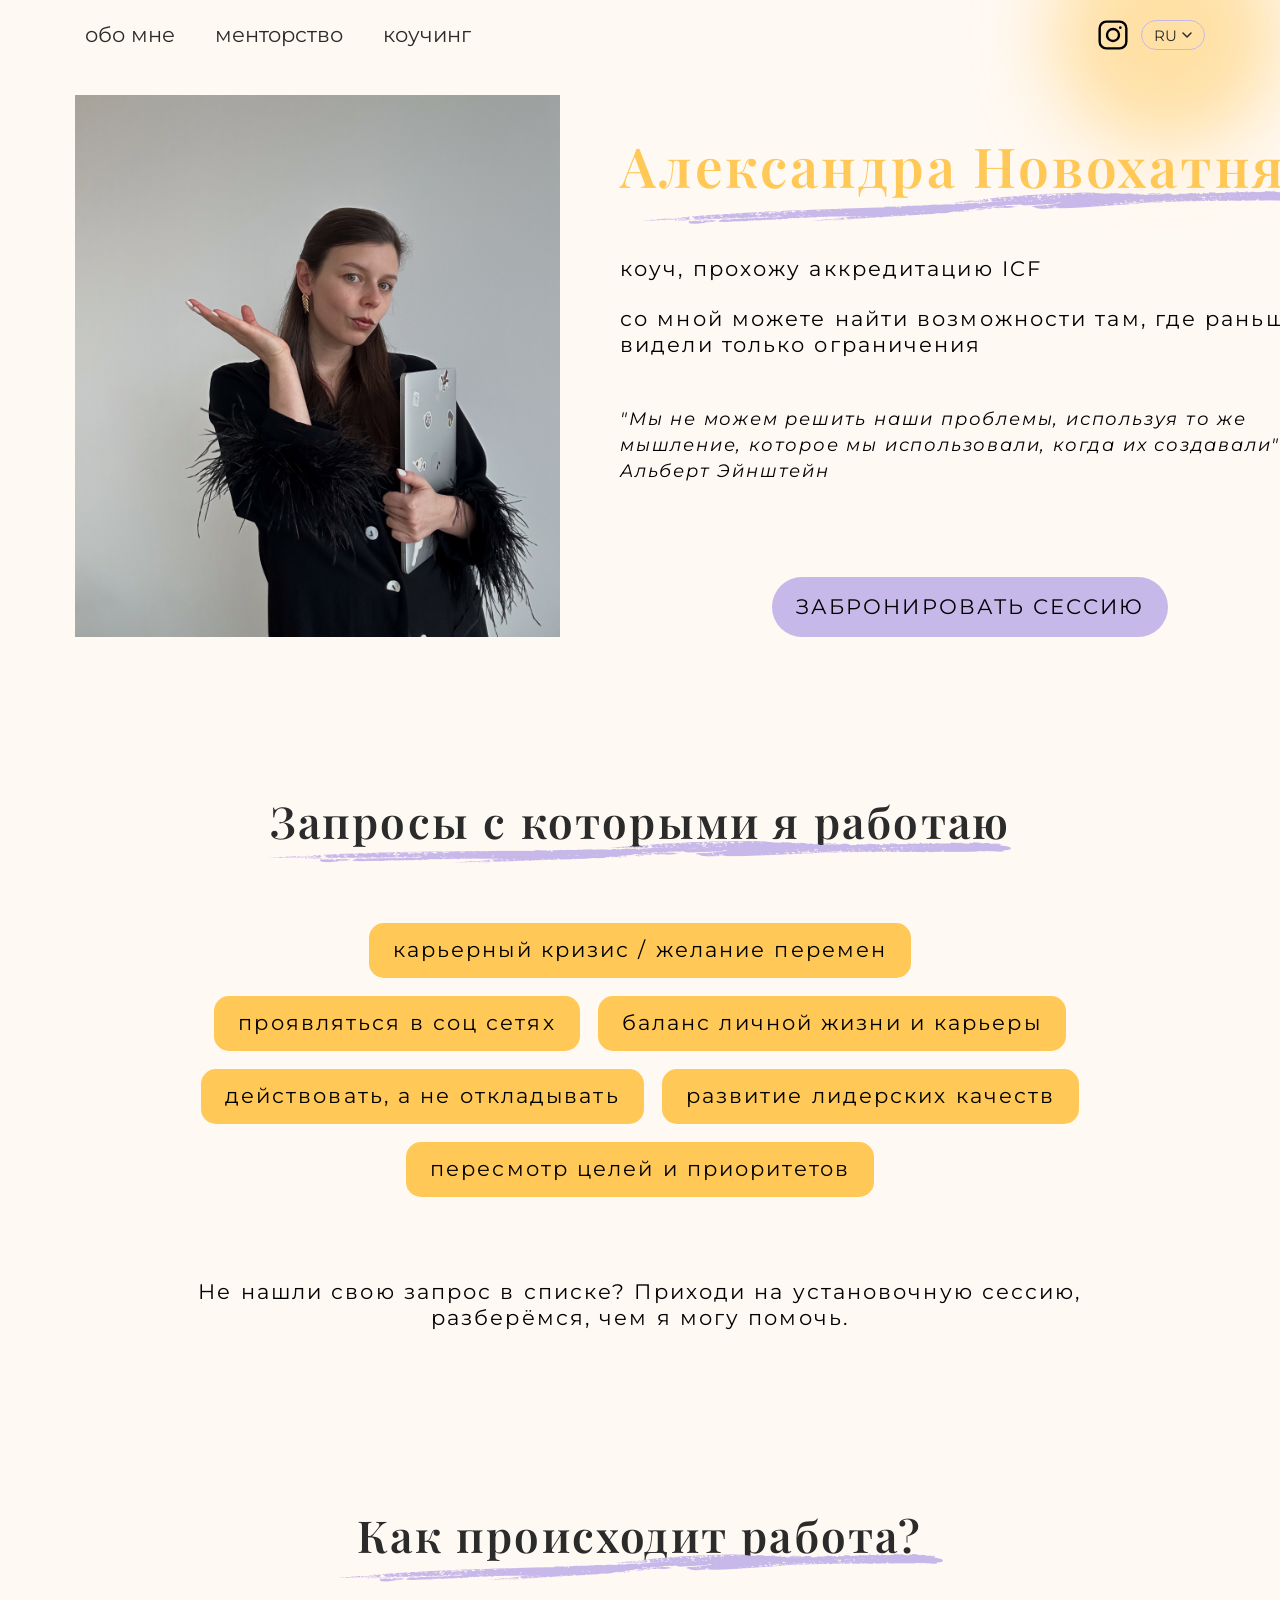
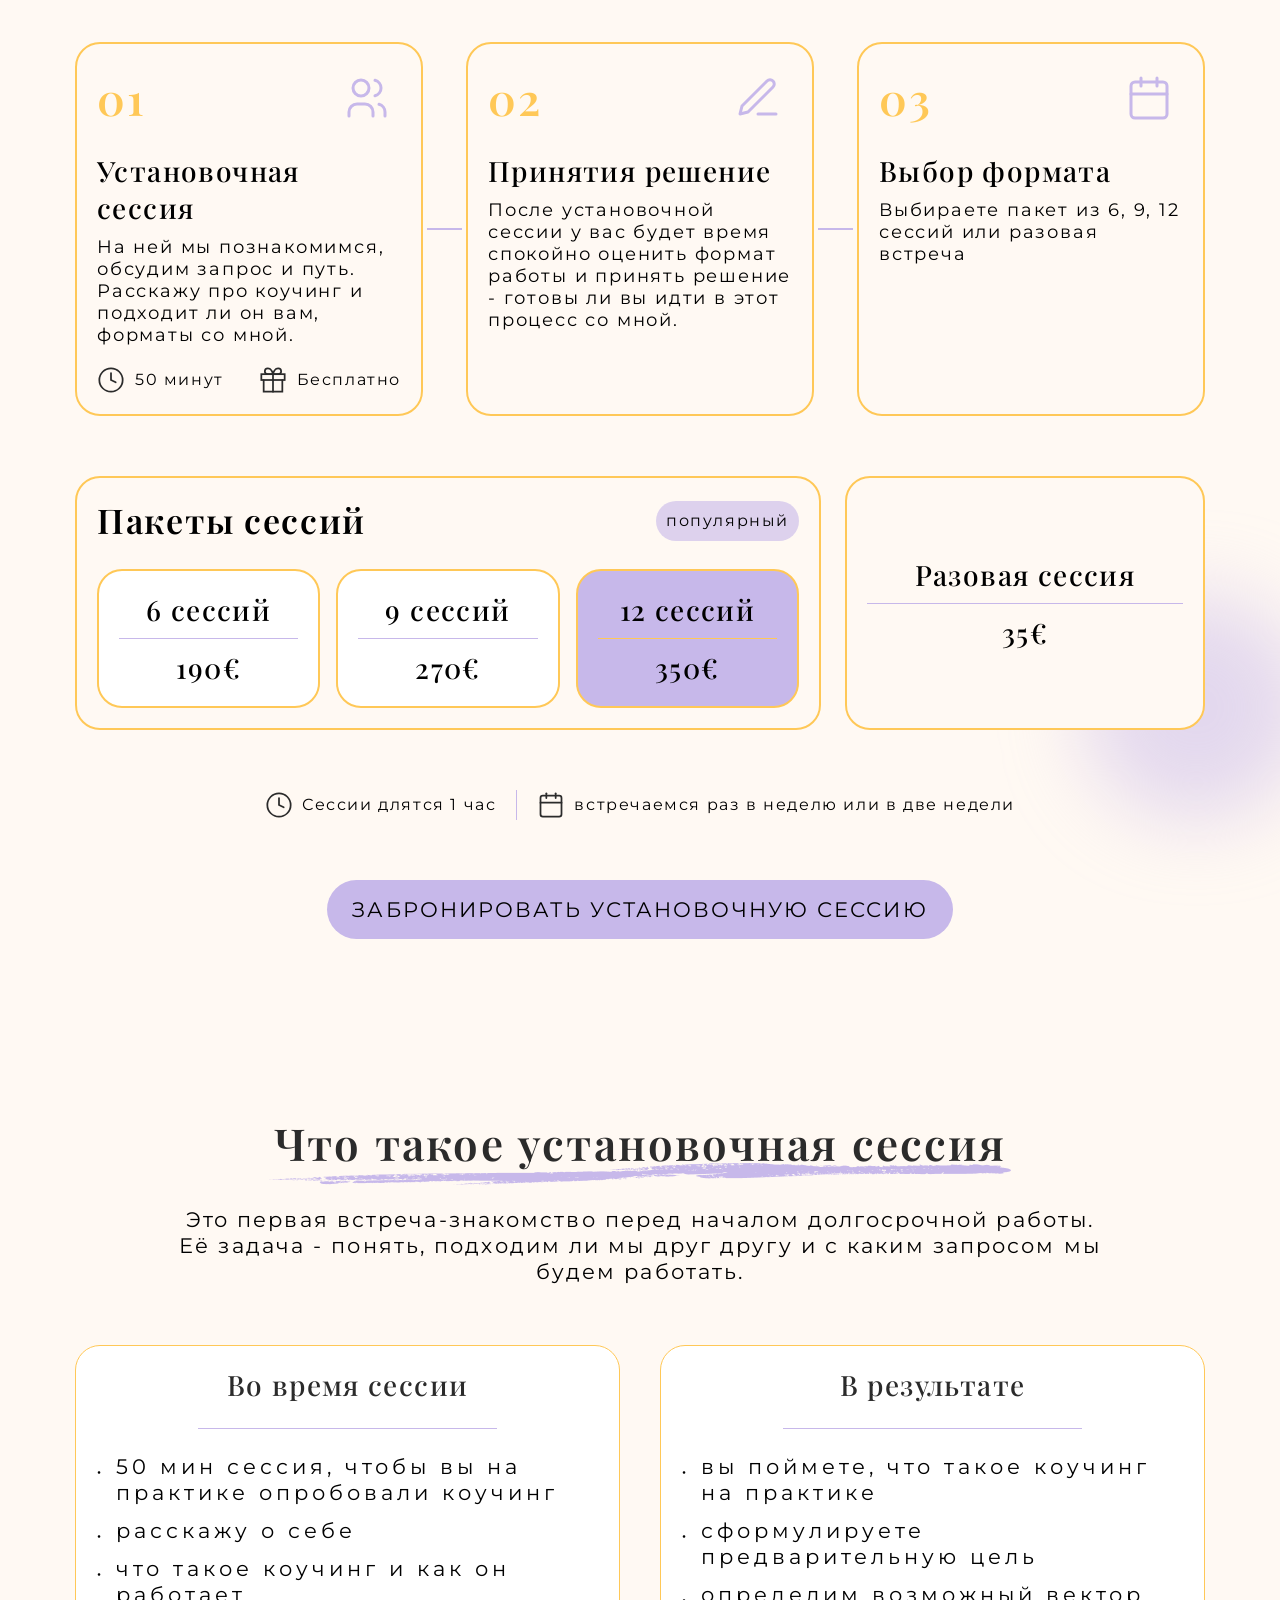
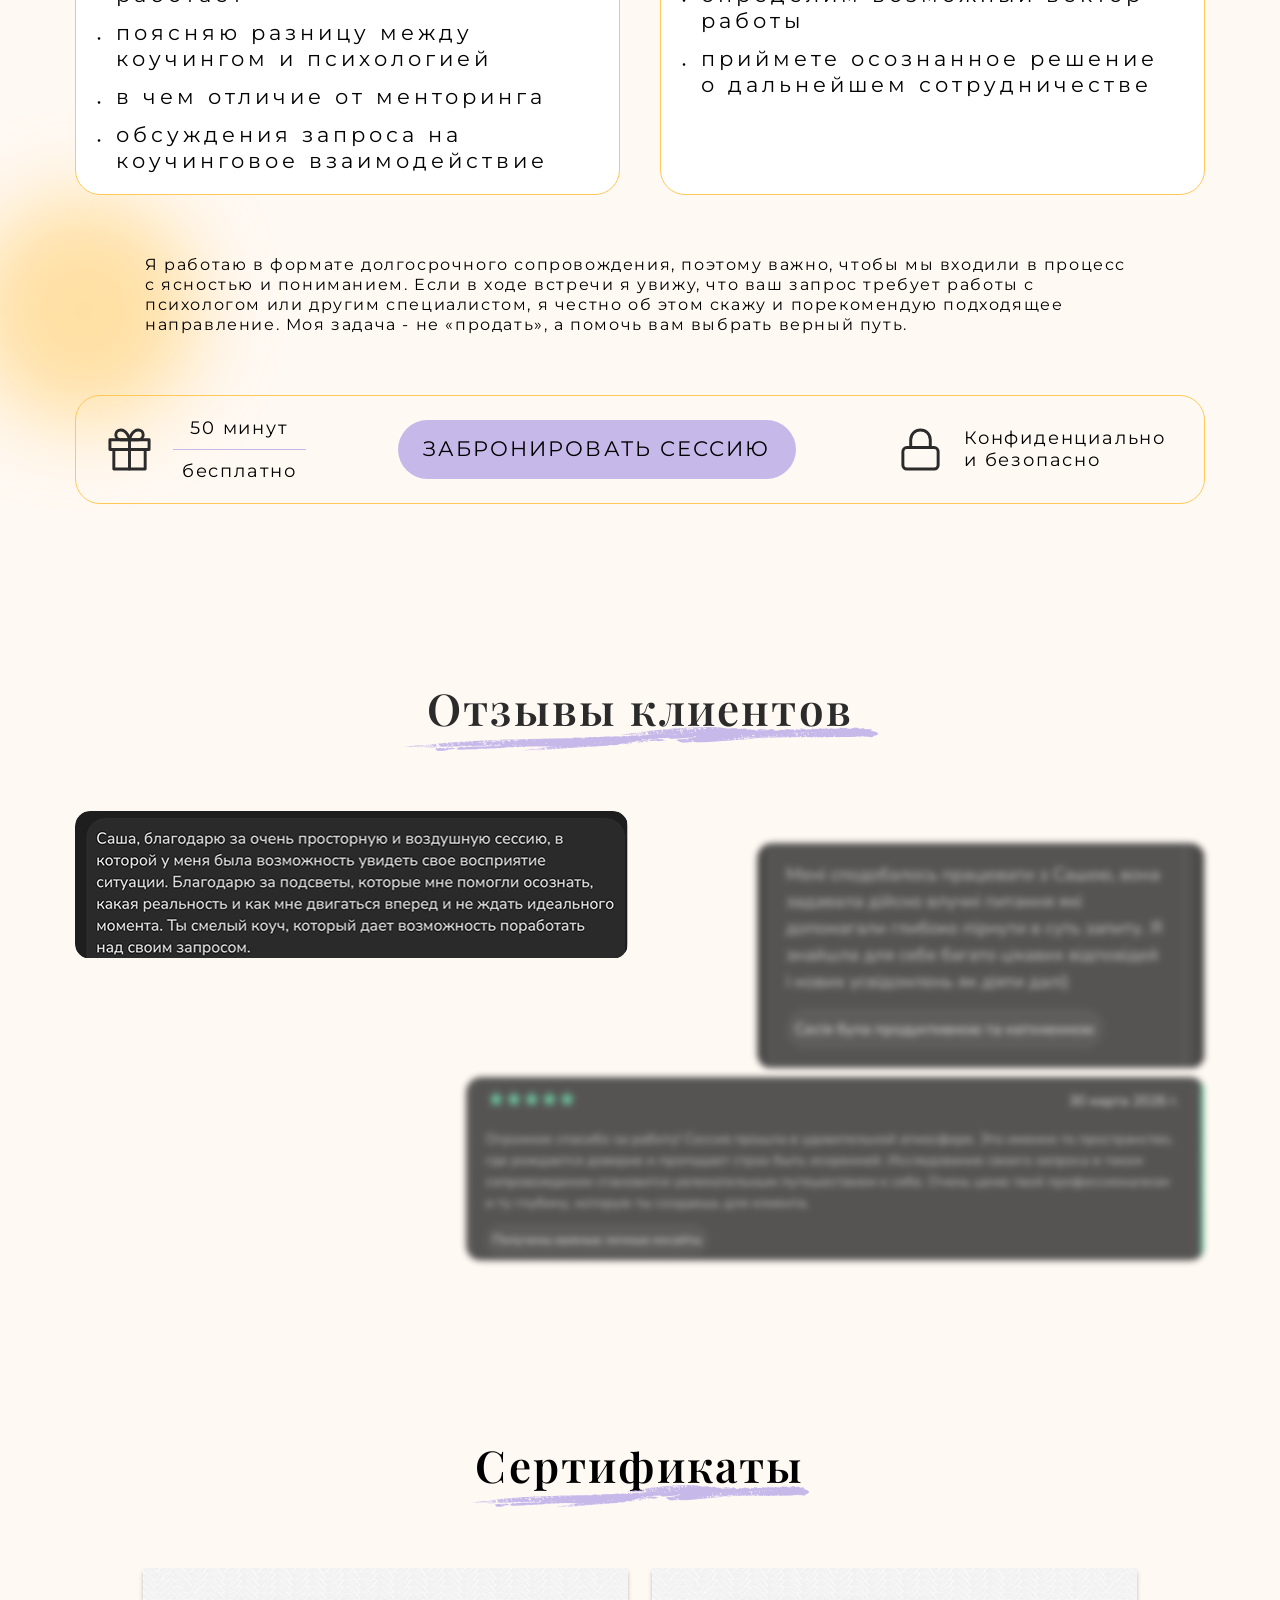
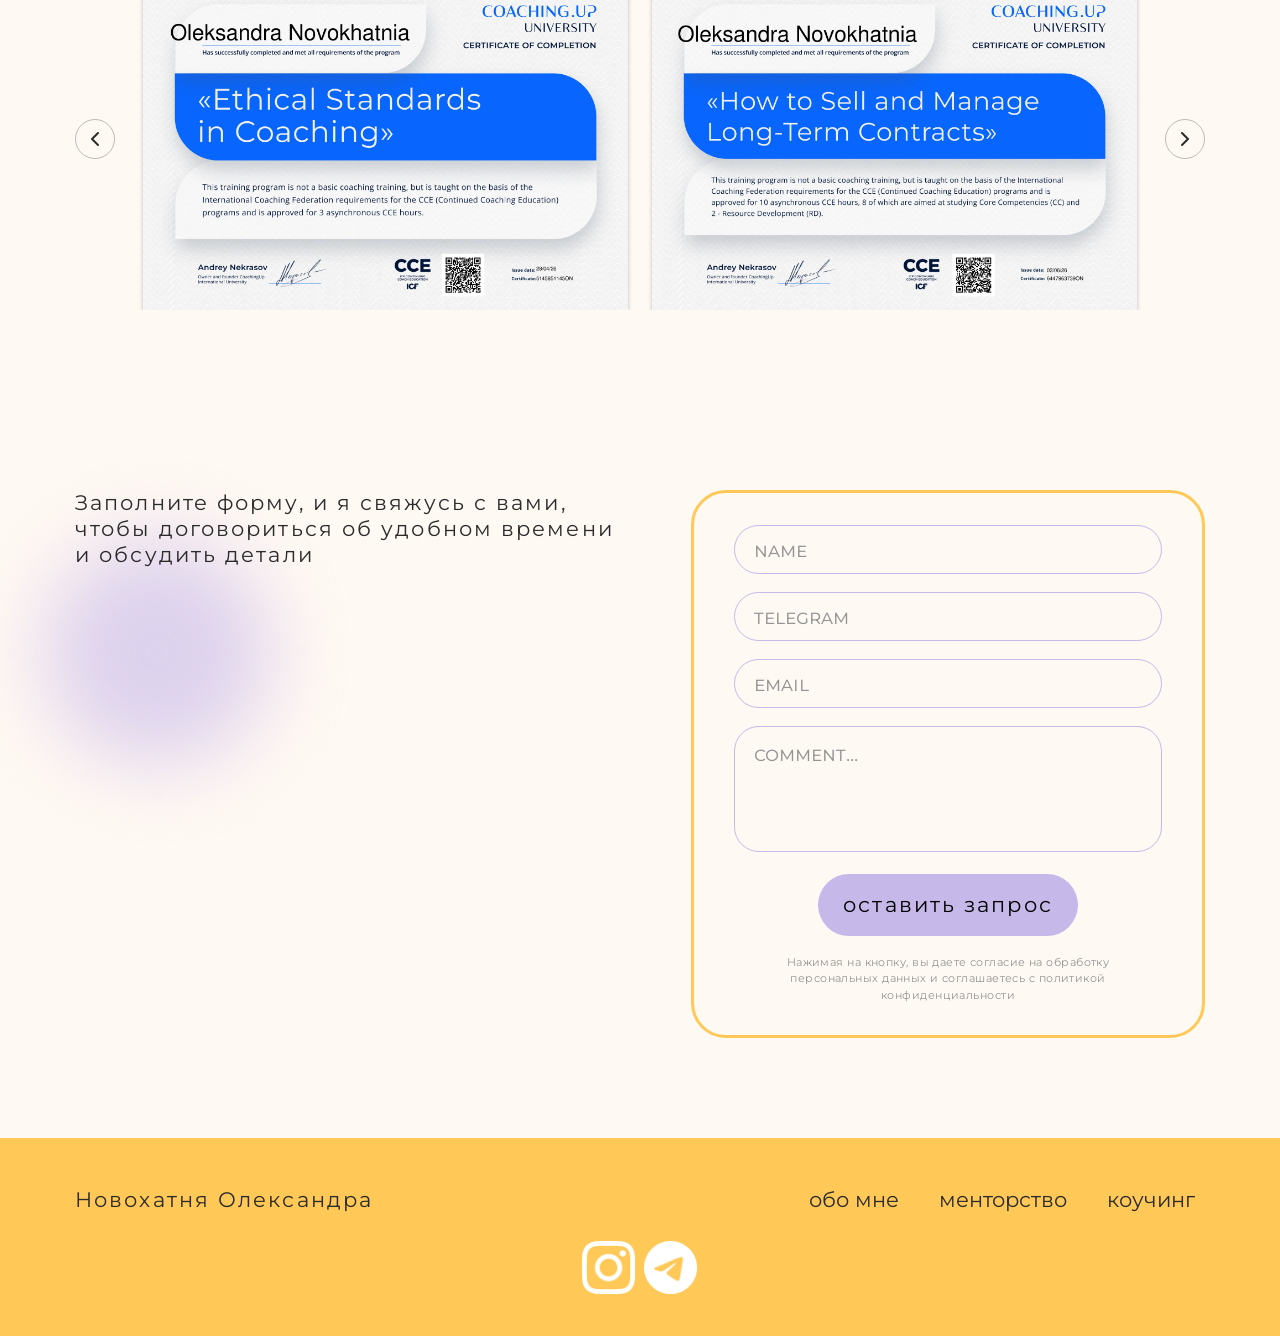
==== commit 0a63b376: "Update index.html" ====
--- a/coaching/index.html
+++ b/coaching/index.html
@@ -198,7 +198,7 @@
           <div class="work__step-meta">
             <div class="work__step-meta-item">
               <svg width="28" height="28" viewBox="0 0 24 24" fill="none" stroke="#2B2B2B" stroke-width="1.5" stroke-linecap="round" aria-hidden="true"><circle cx="12" cy="12" r="10"/><polyline points="12 6 12 12 16 14"/></svg>
-              <span>30 минут</span>
+              <span>50 минут</span>
             </div>
             <div class="work__step-meta-item">
               <svg width="28" height="28" viewBox="0 0 24 24" fill="none" stroke="#2B2B2B" stroke-width="1.5" stroke-linecap="round" aria-hidden="true"><polyline points="20 12 20 22 4 22 4 12"/><rect x="2" y="7" width="20" height="5"/><line x1="12" y1="22" x2="12" y2="7"/><path d="M12 7H7.5a2.5 2.5 0 0 1 0-5C11 2 12 7 12 7z"/><path d="M12 7h4.5a2.5 2.5 0 0 0 0-5C13 2 12 7 12 7z"/></svg>
@@ -315,6 +315,7 @@
           <h3 class="session__card-title">Во время сессии</h3>
           <hr class="session__card-divider" />
           <ul class="session__card-list">
+             <li class="session__card-item">50 мин сессия, чтобы вы на практике опробовали коучинг</li>
             <li class="session__card-item">расскажу о себе</li>
             <li class="session__card-item">что такое коучинг и как он работает</li>
             <li class="session__card-item">поясняю разницу между коучингом и психологией</li>
@@ -348,7 +349,7 @@
             <svg width="47" height="47" viewBox="0 0 24 24" fill="none" stroke="#2B2B2B" stroke-width="1.5" stroke-linecap="round" stroke-linejoin="round"><polyline points="20 12 20 22 4 22 4 12"/><rect x="2" y="7" width="20" height="5"/><line x1="12" y1="22" x2="12" y2="7"/><path d="M12 7H7.5a2.5 2.5 0 0 1 0-5C11 2 12 7 12 7z"/><path d="M12 7h4.5a2.5 2.5 0 0 0 0-5C13 2 12 7 12 7z"/></svg>
           </span>
           <div class="session__footer-text">
-            <span>30 минут</span>
+            <span>50 минут</span>
             <hr class="session__footer-divider" />
             <span>бесплатно</span>
           </div>
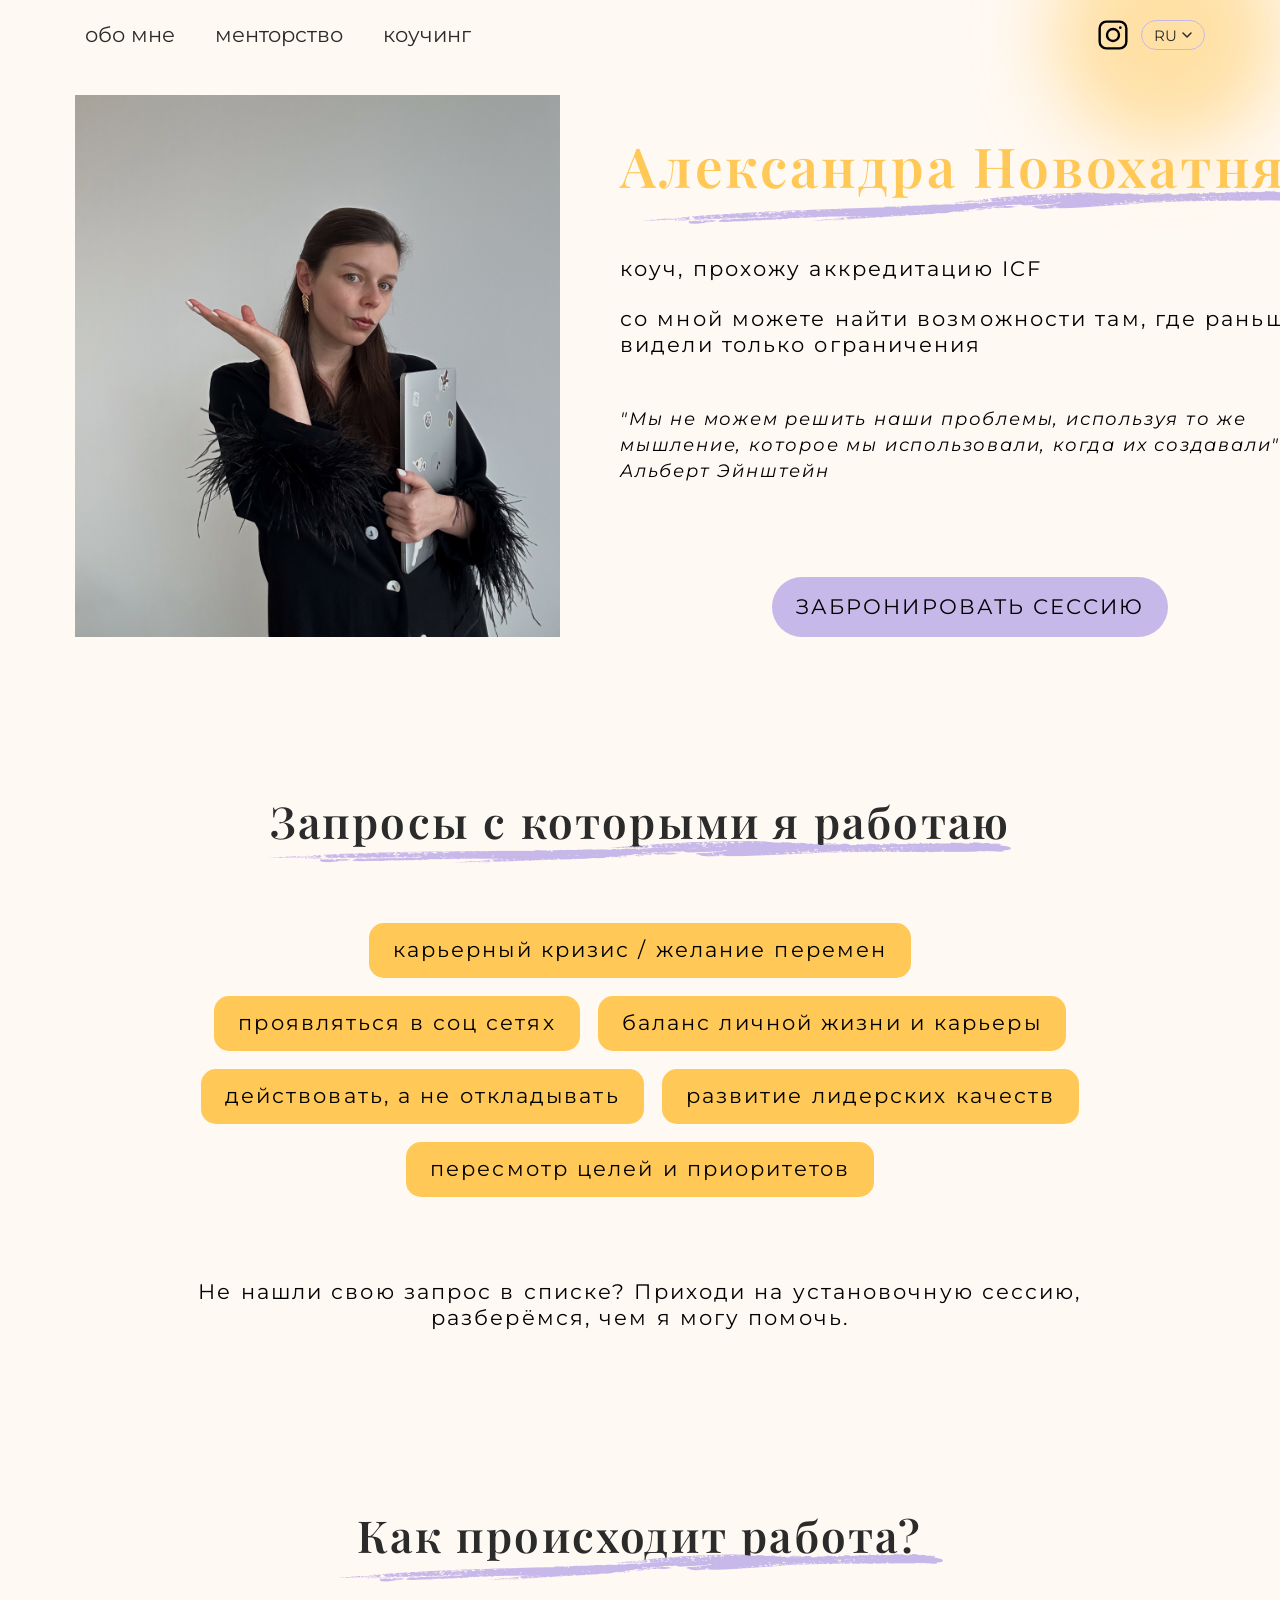
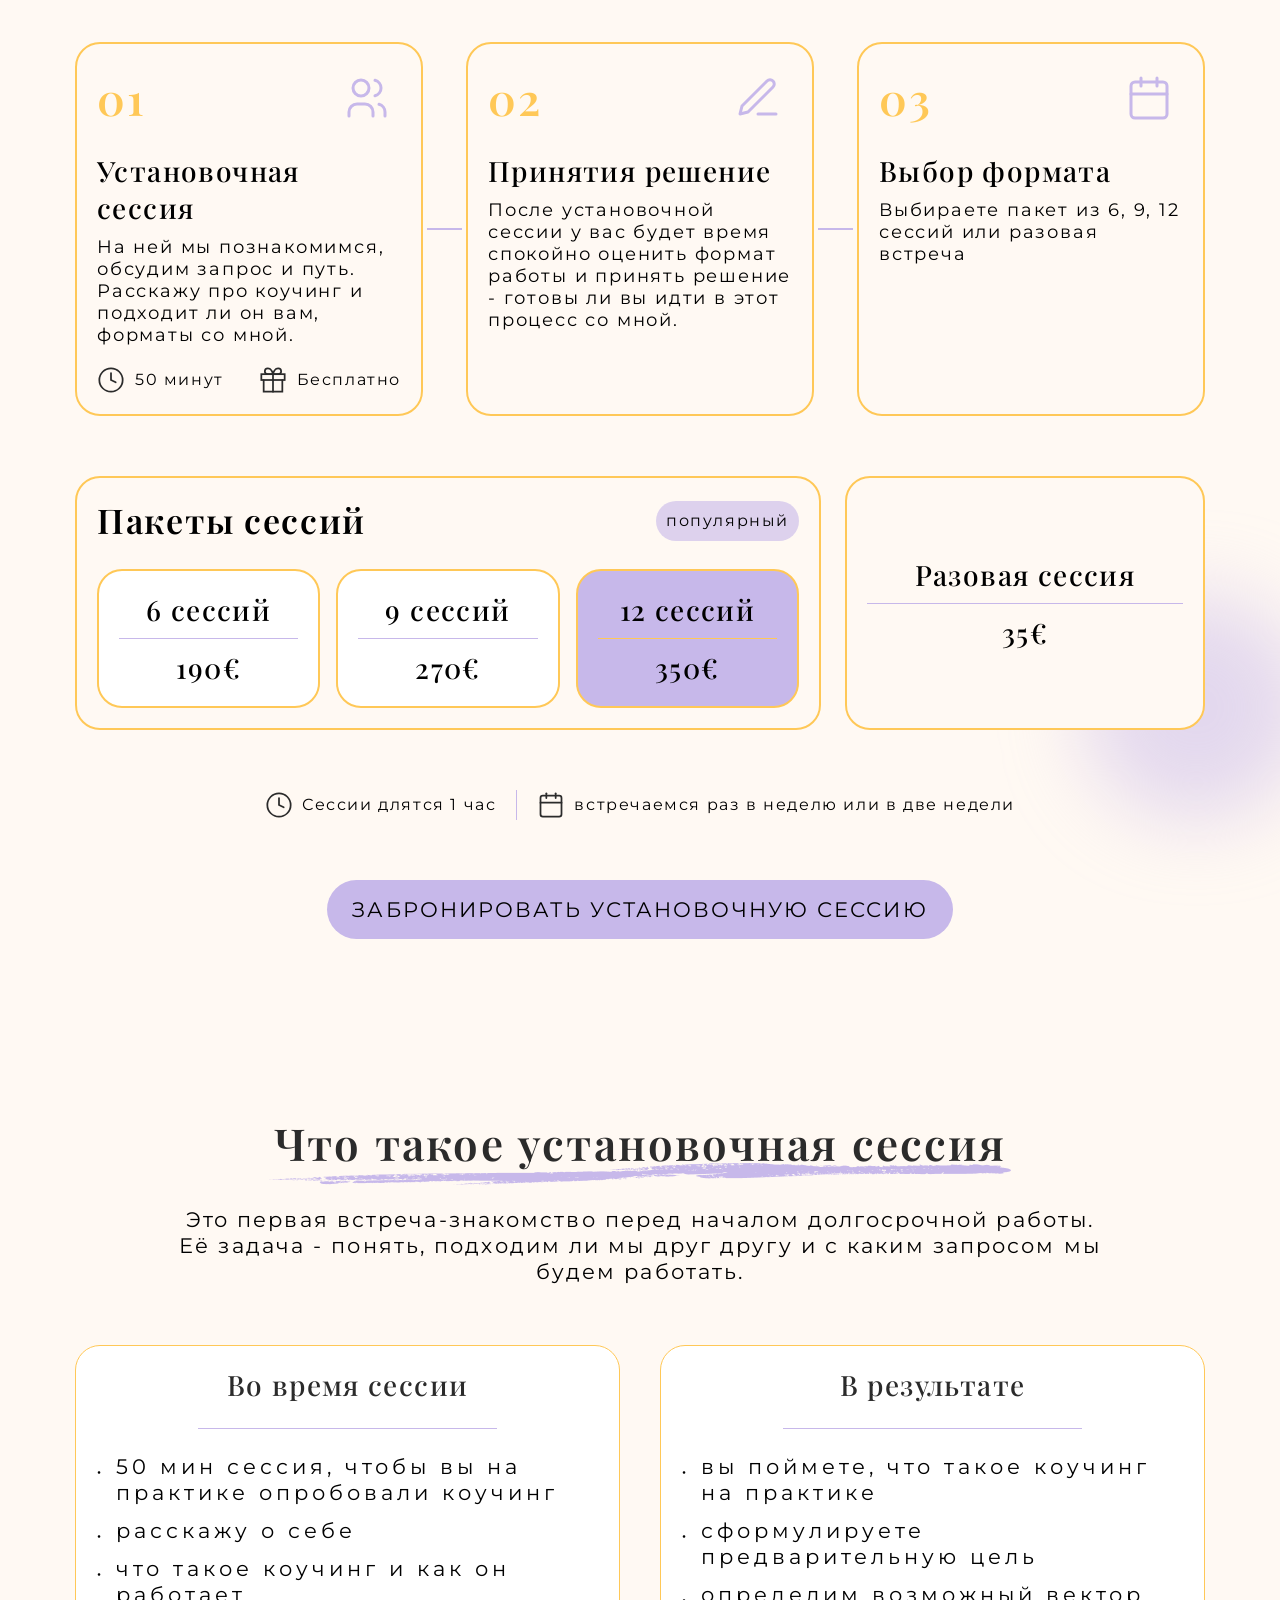
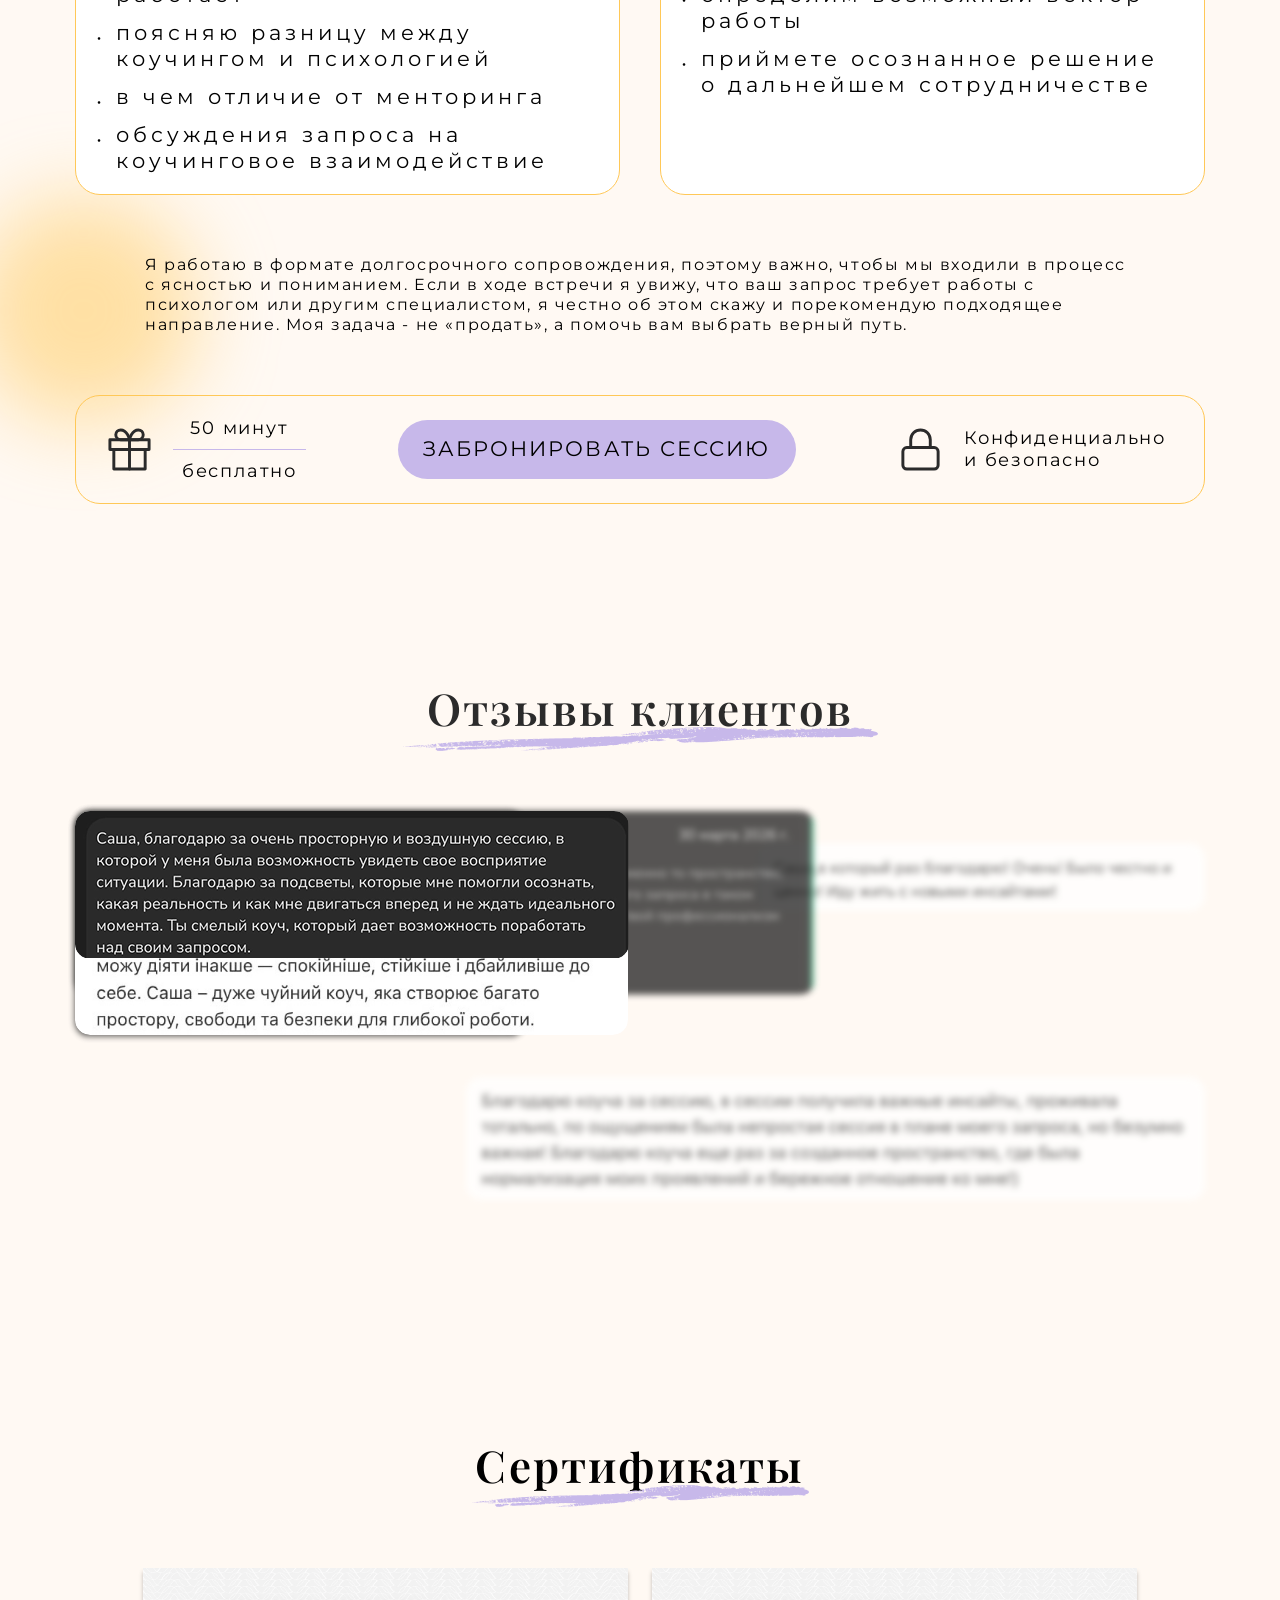
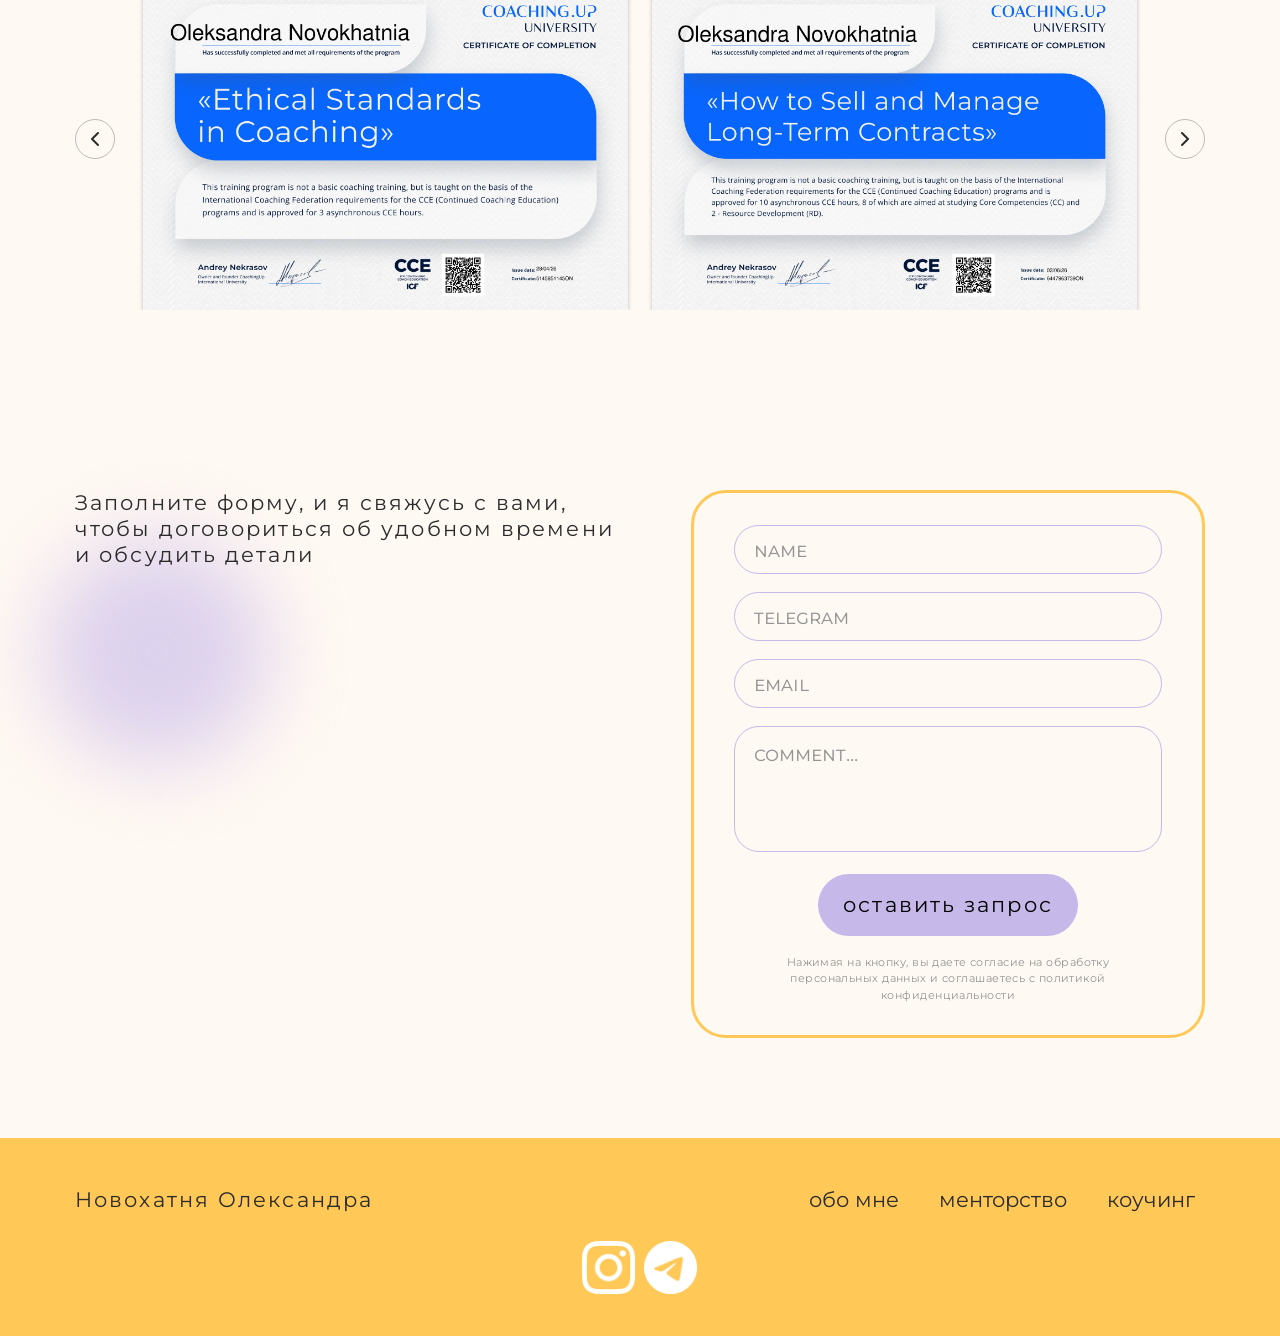
==== commit 00223895: "Update index.html" ====
--- a/coaching/index.html
+++ b/coaching/index.html
@@ -55,10 +55,10 @@
       <!-- MOBILE: бургер ліворуч + Instagram + мова праворуч -->
       <div class="nav__mobile-controls">
 
-        <button class="nav__burger" id="burger-btn" aria-label="Відкрити меню" aria-expanded="false" aria-controls="mobile-menu">
-          <span class="nav__burger-line"></span>
-          <span class="nav__burger-line"></span>
-          <span class="nav__burger-line"></span>
+        <button class="burger" id="burger-btn" aria-label="Відкрити меню" aria-expanded="false" aria-controls="mobile-nav" type="button">
+          <span class="burger__line"></span>
+          <span class="burger__line"></span>
+          <span class="burger__line"></span>
         </button>
 
         <div class="nav__mobile-right">
@@ -79,8 +79,8 @@
               </svg>
             </button>
             <ul class="nav__lang-dropdown" id="lang-dropdown-mobile" role="listbox" aria-label="Мови" aria-hidden="true">
-              <li class="nav__lang-option nav__lang-option--active" role="option" aria-selected="true"  data-lang="RU">RU</li>
-              <li class="nav__lang-option"                          role="option" aria-selected="false" data-lang="UA">UA</li>
+              <li class="nav__lang-option nav__lang-option--active" role="option" aria-selected="true"  data-lang="RU"><a href="">RU</a></li>
+              <li class="nav__lang-option"                          role="option" aria-selected="false" data-lang="UA"><a href="/sasha_lending/ua/coaching/">UA</a></li>
             </ul>
           </div>
         </div>
@@ -88,16 +88,14 @@
       </div>
     </nav>
 
-    <!-- MOBILE dropdown menu -->
-    <div class="nav__dropdown" id="mobile-menu" aria-hidden="true">
-      <ul class="nav__dropdown-list">
-        <li><a href="/sasha_lending/" class="nav__dropdown-link">обо мне</a></li>
-        <li><a href="/mentor/" class="nav__dropdown-link">менторство</a></li>
-        <li><a href="#work" class="nav__dropdown-link">коучинг</a></li>
-      </ul>
-    </div>
-
   </header>
+
+  <!-- MOBILE dropdown nav -->
+  <nav class="mobile-nav" id="mobile-nav" aria-label="Мобільна навігація">
+    <a href="/sasha_lending/" class="mobile-nav__link">обо мне</a>
+    <a href="/sasha_lending/mentor/" class="mobile-nav__link">менторство</a>
+    <a href="#work" class="mobile-nav__link">коучинг</a>
+  </nav>
 
   <!-- HERO SECTION -->
   <main>
@@ -384,14 +382,26 @@
       <div class="reviews__stack" role="region" aria-label="Відгуки клієнтів" id="reviews-stack">
 
         <article class="reviews__card reviews__card--active" data-index="0" tabindex="0" aria-label="Відгук 1">
+          <img loading="lazy" src="assets/review_1.jpeg" alt="Відгук клієнта 1" class="reviews__card-img" draggable="false" />
+        </article>
+
+        <article class="reviews__card reviews__card--back reviews__card--back-1" data-index="1" tabindex="0" aria-label="Відгук 2" role="button">
+          <img loading="lazy" src="assets/review_2.jpg" alt="Відгук клієнта 2" class="reviews__card-img" draggable="false" />
+        </article>
+
+        <article class="reviews__card reviews__card--back reviews__card--back-2" data-index="2" tabindex="0" aria-label="Відгук 3" role="button">
+          <img loading="lazy" src="assets/review_3.jpg" alt="Відгук клієнта 3" class="reviews__card-img" draggable="false" />
+        </article>
+
+        <article class="reviews__card reviews__card--active" data-index="3" tabindex="0" aria-label="Відгук 4">
           <img loading="lazy" src="assets/image_30.png" alt="Відгук клієнта 1" class="reviews__card-img" draggable="false" />
         </article>
 
-        <article class="reviews__card reviews__card--back reviews__card--back-1" data-index="1" tabindex="0" aria-label="Відгук 2" role="button">
+        <article class="reviews__card reviews__card--back reviews__card--back-3" data-index="4" tabindex="0" aria-label="Відгук 5" role="button">
           <img loading="lazy" src="assets/image_32.png" alt="Відгук клієнта 2" class="reviews__card-img" draggable="false" />
         </article>
 
-        <article class="reviews__card reviews__card--back reviews__card--back-2" data-index="2" tabindex="0" aria-label="Відгук 3" role="button">
+        <article class="reviews__card reviews__card--back reviews__card--back-4" data-index="5" tabindex="0" aria-label="Відгук 6" role="button">
           <img loading="lazy" src="assets/image_33.png" alt="Відгук клієнта 3" class="reviews__card-img" draggable="false" />
         </article>
 
@@ -401,9 +411,14 @@
       <div class="reviews__slider" role="region" aria-label="Слайдер відгуків">
         <div class="reviews__slider-track-wrap">
           <div class="reviews__slider-track" id="slider-track">
-            <div class="reviews__slide"><img loading="lazy" src="assets/image_30.png" alt="Відгук клієнта 1" /></div>
-            <div class="reviews__slide"><img loading="lazy" src="assets/image_33.png" alt="Відгук клієнта 2" /></div>
-            <div class="reviews__slide"><img loading="lazy" src="assets/image_32.png" alt="Відгук клієнта 3" /></div>
+           <div class="reviews__slide"><img loading="lazy" src="assets/review_1.jpeg" alt="Відгук клієнта 1" /></div>
+            <div class="reviews__slide"><img loading="lazy" src="assets/review_2.jpg" alt="Відгук клієнта 2" /></div>
+            <div class="reviews__slide"><img loading="lazy" src="assets/review_3.jpg" alt="Відгук клієнта 3" /></div>
+            <div class="reviews__slide"><img loading="lazy" src="assets/review_4.jpg" alt="Відгук клієнта 4" /></div>
+            <div class="reviews__slide"><img loading="lazy" src="assets/review_5.jpg" alt="Відгук клієнта 5" /></div>
+            <div class="reviews__slide"><img loading="lazy" src="assets/image_30.png" alt="Відгук клієнта 6" /></div>
+            <div class="reviews__slide"><img loading="lazy" src="assets/image_33.png" alt="Відгук клієнта 7" /></div>
+            <div class="reviews__slide"><img loading="lazy" src="assets/image_32.png" alt="Відгук клієнта 8" /></div>
           </div>
         </div>
 
@@ -412,6 +427,11 @@
           <button class="reviews__dot reviews__dot--active" role="tab" aria-selected="true"  aria-label="Відгук 1" data-slide="0"></button>
           <button class="reviews__dot"                     role="tab" aria-selected="false" aria-label="Відгук 2" data-slide="1"></button>
           <button class="reviews__dot"                     role="tab" aria-selected="false" aria-label="Відгук 3" data-slide="2"></button>
+          <button class="reviews__dot"                     role="tab" aria-selected="false" aria-label="Відгук 4" data-slide="3"></button>
+          <button class="reviews__dot"                     role="tab" aria-selected="false" aria-label="Відгук 5" data-slide="4"></button>
+          <button class="reviews__dot"                     role="tab" aria-selected="false" aria-label="Відгук 6" data-slide="5"></button>
+          <button class="reviews__dot"                     role="tab" aria-selected="false" aria-label="Відгук 7" data-slide="6"></button>
+          <button class="reviews__dot"                     role="tab" aria-selected="false" aria-label="Відгук 8" data-slide="7"></button>   
         </div>
       </div>
 
@@ -489,7 +509,7 @@
       <!-- Права колонка: форма -->
       <div class="contact__form-wrap">
         <!-- <form class="contact__form" novalidate>-->
-        <form action="https://formspree.io/f/xaqzwknn" method="POST" class="contact__form" novalidate>
+        <form action="https://formspree.io/f/xbdeoyad" method="POST" class="contact__form" novalidate>
           <div class="contact__field">
             <input type="hidden" name="page_url" id="page-url"/>
           <script>
@@ -581,14 +601,12 @@
 
   <script>
     const burgerBtn = document.getElementById('burger-btn');
-    const mobileMenu = document.getElementById('mobile-menu');
+    const mobileNav = document.getElementById('mobile-nav');
 
     burgerBtn.addEventListener('click', () => {
-      const isOpen = burgerBtn.getAttribute('aria-expanded') === 'true';
-      burgerBtn.setAttribute('aria-expanded', String(!isOpen));
-      mobileMenu.setAttribute('aria-hidden', String(isOpen));
-      burgerBtn.classList.toggle('nav__burger--open', !isOpen);
-      mobileMenu.classList.toggle('nav__dropdown--open', !isOpen);
+      const isOpen = mobileNav.classList.toggle('mobile-nav--open');
+      burgerBtn.classList.toggle('burger--open', isOpen);
+      burgerBtn.setAttribute('aria-expanded', String(isOpen));
     });
 
     // ============================================================
@@ -1061,12 +1079,11 @@
       }
     });
 
-    mobileMenu.querySelectorAll('.nav__dropdown-link').forEach(link => {
+    mobileNav.querySelectorAll('.mobile-nav__link').forEach(link => {
       link.addEventListener('click', () => {
+        mobileNav.classList.remove('mobile-nav--open');
+        burgerBtn.classList.remove('burger--open');
         burgerBtn.setAttribute('aria-expanded', 'false');
-        mobileMenu.setAttribute('aria-hidden', 'true');
-        burgerBtn.classList.remove('nav__burger--open');
-        mobileMenu.classList.remove('nav__dropdown--open');
       });
     });
   </script>
--- a/coaching/style.css
+++ b/coaching/style.css
@@ -231,78 +231,75 @@
 /* ============================================================
    BURGER BUTTON
    ============================================================ */
-.nav__burger {
-  display: flex;
+.burger {
+  display: none;
   flex-direction: column;
   justify-content: center;
   gap: 5px;
-  width: 36px;
-  height: 36px;
+  width: 2rem;
+  height: 2rem;
   background: none;
   border: none;
   cursor: pointer;
-  padding: 4px;
+  padding: 0;
+  z-index: 200;
   flex-shrink: 0;
 }
 
-.nav__burger-line {
+.burger__line {
   display: block;
   width: 100%;
   height: 2px;
   background-color: var(--color-main-dark);
   border-radius: 2px;
   transition: transform 0.3s ease, opacity 0.3s ease;
-  transform-origin: center;
 }
 
 /* Анімація → хрестик */
-.nav__burger--open .nav__burger-line:nth-child(1) {
-  transform: translateY(7px) rotate(45deg);
-}
-.nav__burger--open .nav__burger-line:nth-child(2) {
-  opacity: 0;
-  transform: scaleX(0);
-}
-.nav__burger--open .nav__burger-line:nth-child(3) {
-  transform: translateY(-7px) rotate(-45deg);
-}
+.burger--open .burger__line:nth-child(1) { transform: translateY(7px) rotate(45deg); }
+.burger--open .burger__line:nth-child(2) { opacity: 0; }
+.burger--open .burger__line:nth-child(3) { transform: translateY(-7px) rotate(-45deg); }
 
 /* ============================================================
    MOBILE DROPDOWN MENU
    ============================================================ */
-.nav__dropdown {
-  display: none; /* показується тільки на mobile */
-  overflow: hidden;
-  max-height: 0;
-  transition: max-height 0.35s ease;
-  background-color: var(--color-bg);
-  border-top: 1px solid rgba(0, 0, 0, 0.06);
-}
-
-.nav__dropdown--open {
-  max-height: 300px;
-}
-
-.nav__dropdown-list {
-  display: flex;
-  flex-direction: column;
-  padding: 12px var(--page-padding) 20px;
+.mobile-nav {
+  display: none;
+  position: fixed;
+  top: var(--header-h);
+  left: 0;
+  right: 0;
+  background: var(--color-bg);
+  border-bottom: 1px solid rgba(0, 0, 0, 0.08);
+  z-index: 150;
+  padding: var(--sp-3, 16px) var(--page-padding) var(--sp-4, 24px);
+  flex-direction: column;
   gap: 4px;
-}
-
-.nav__dropdown-link {
-  font-family: var(--font-body);
-  font-weight: 400;
-  font-size: 19px;
-  line-height: 108.69%;
+  box-shadow: 0 8px 24px rgba(0, 0, 0, 0.08);
+}
+
+.mobile-nav--open {
+  display: flex;
+}
+
+.mobile-nav__link {
+  font-family: var(--font-body);
+  font-size: var(--text-md, 19px);
+  font-weight: 400;
   color: var(--color-main-dark);
+  text-decoration: none;
   padding: 10px 0;
   border-bottom: 1px solid rgba(0, 0, 0, 0.06);
-  transition: opacity 0.2s ease;
-}
-
-.nav__dropdown-link:hover {
-  opacity: 0.65;
+  transition: color 0.2s;
+}
+
+.mobile-nav__link:last-child {
+  border-bottom: none;
+}
+
+.mobile-nav__link:hover,
+.mobile-nav__link:focus-visible {
+  color: #9b7fd4;
 }
 
 /* ============================================================
@@ -488,9 +485,9 @@
     gap: 0.75rem;
   }
 
-  /* Dropdown показуємо на tablet/mobile */
-  .nav__dropdown {
-    display: block;
+  /* Показуємо бургер на tablet/mobile */
+  .burger {
+    display: flex;
   }
 
   /* Hero — пропорційне масштабування, розкладка незмінна */
@@ -1209,7 +1206,7 @@
 
   .work__single {
     width: auto;
-    flex: 0 0 280px;
+    flex: 0 0 150px;
   }
 
   .work__cta {
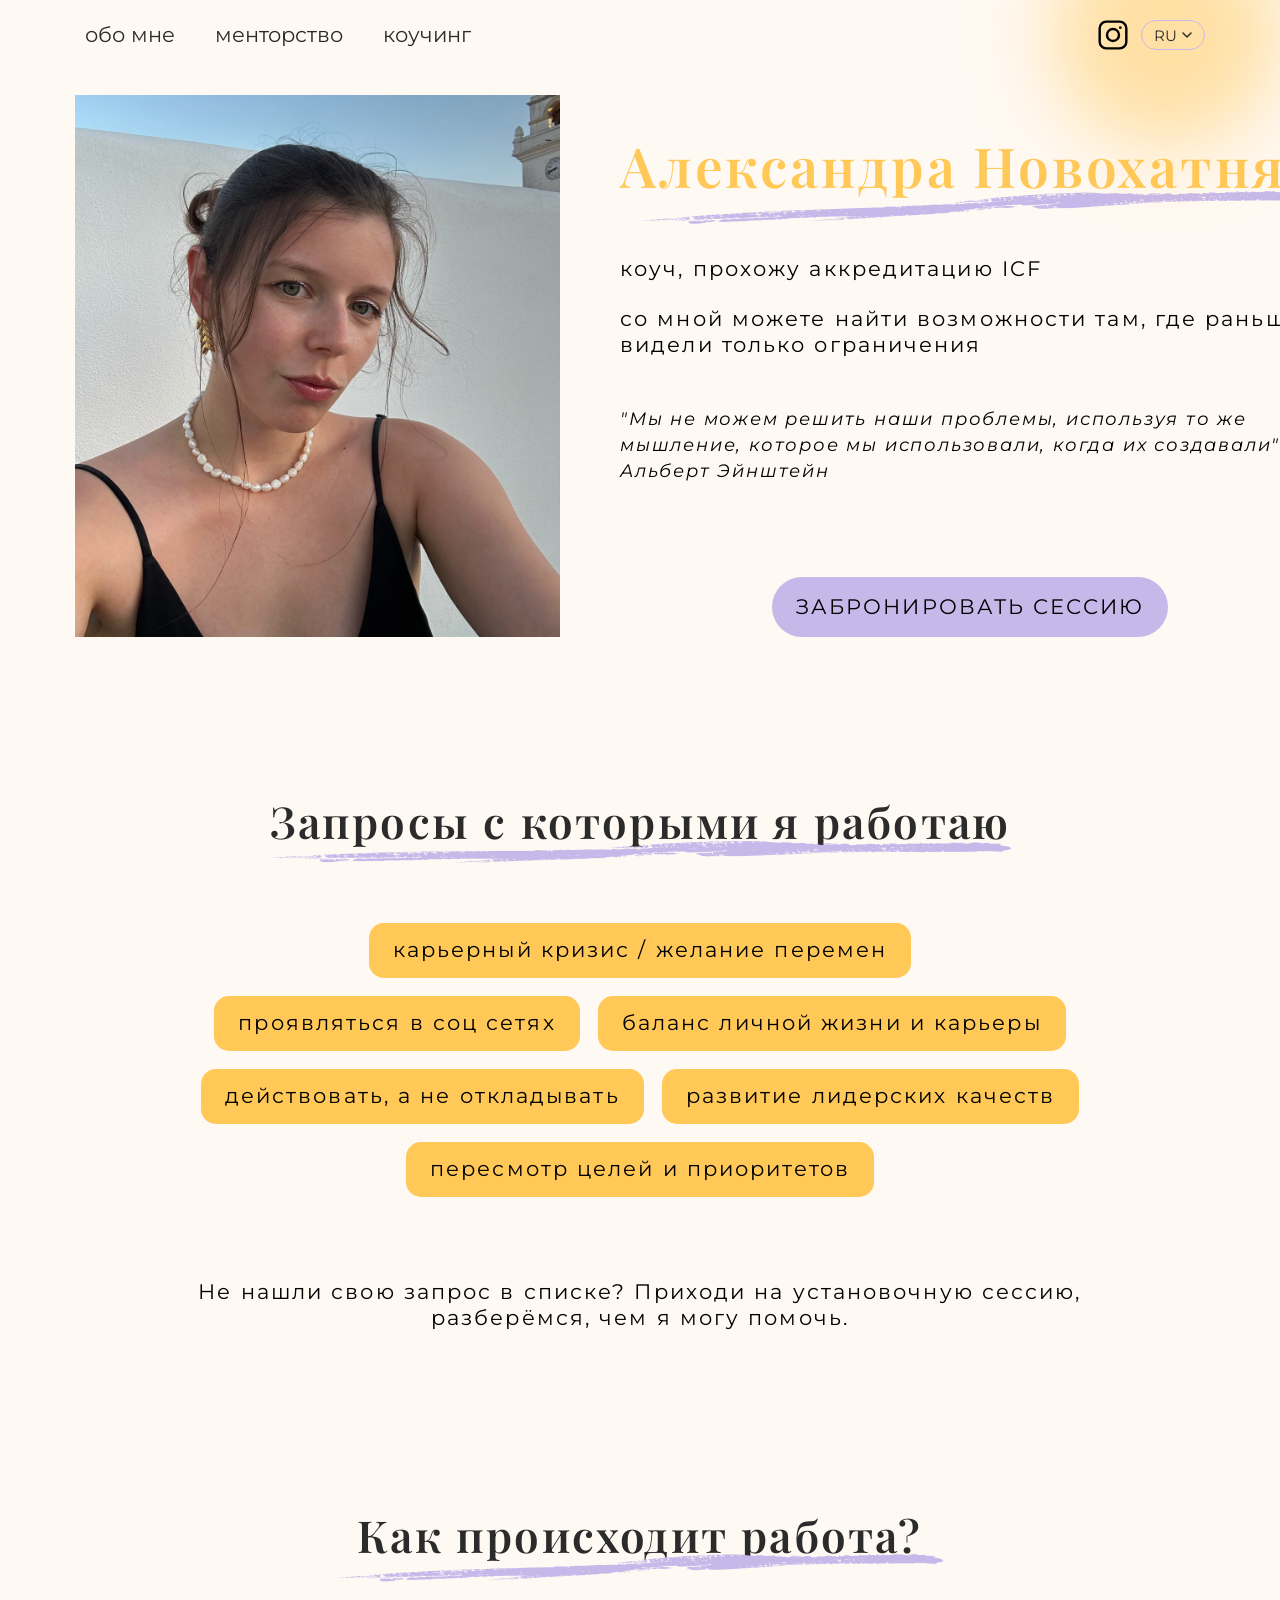
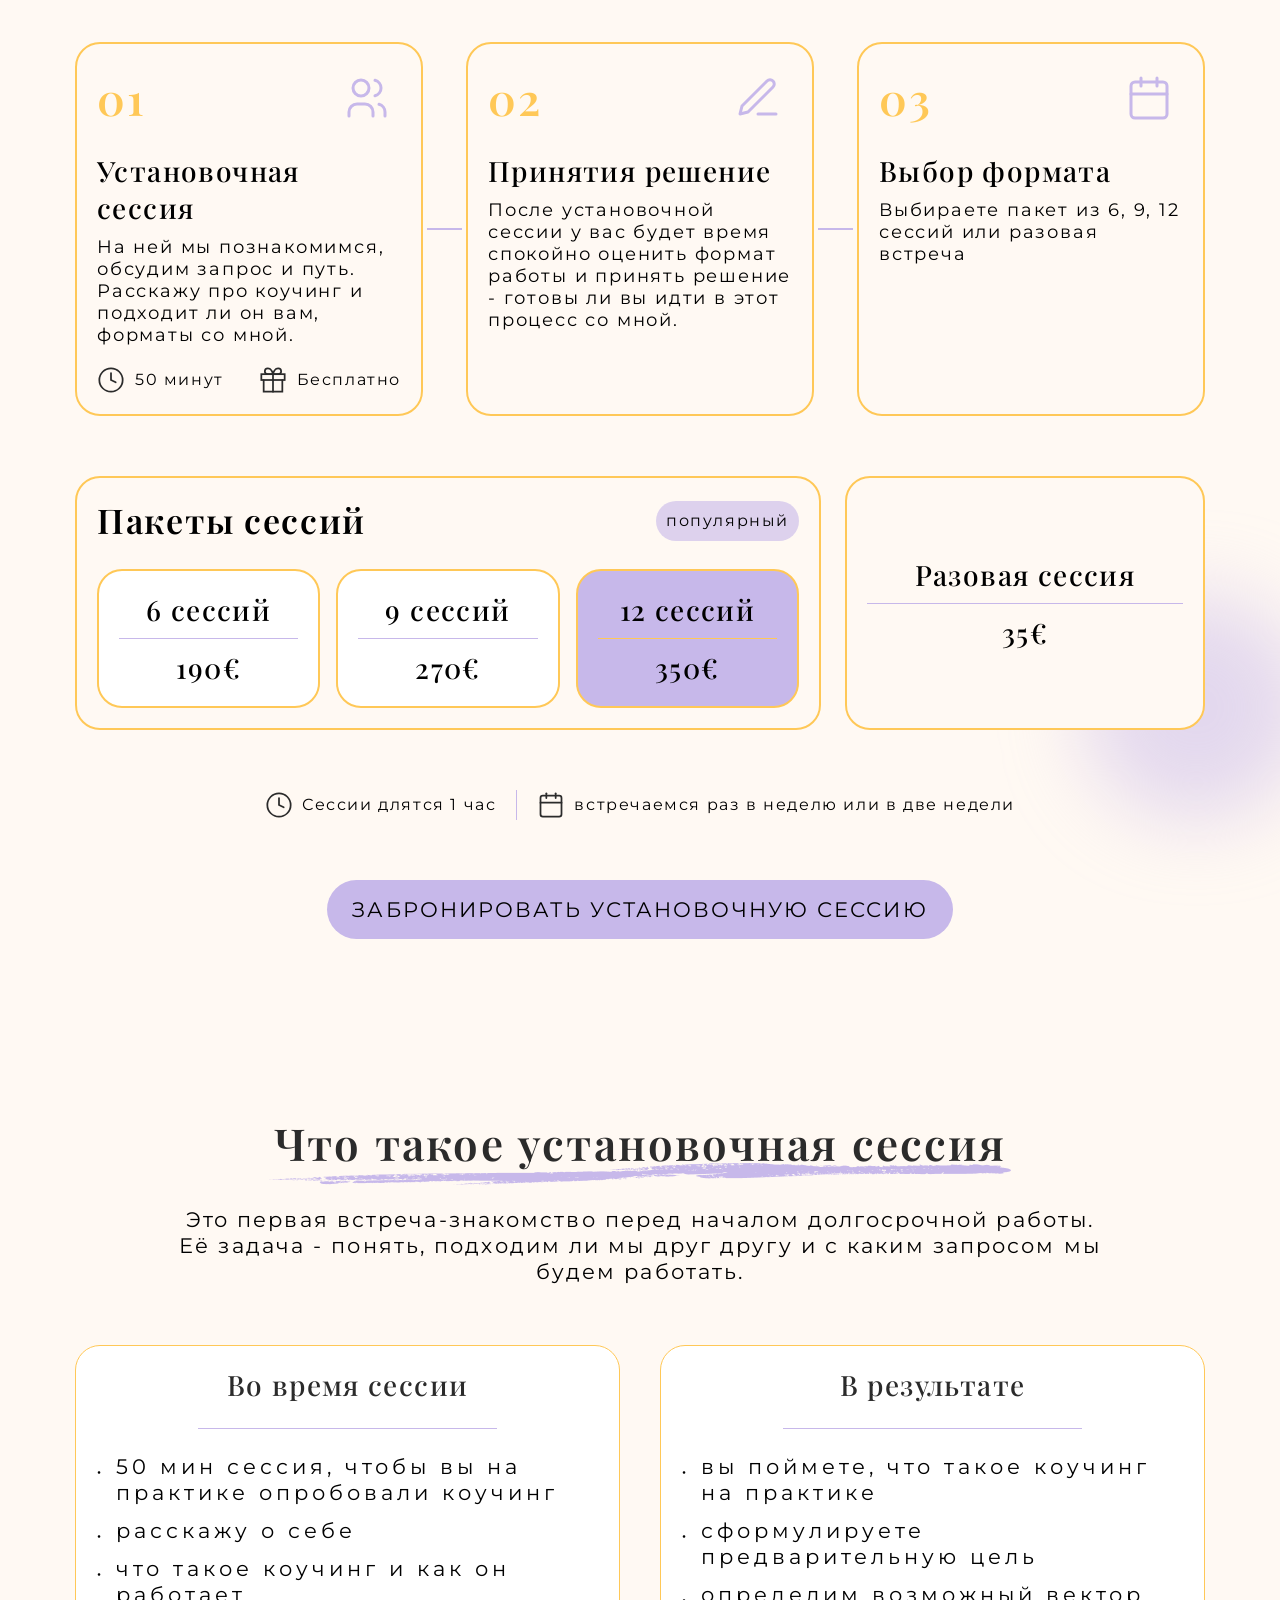
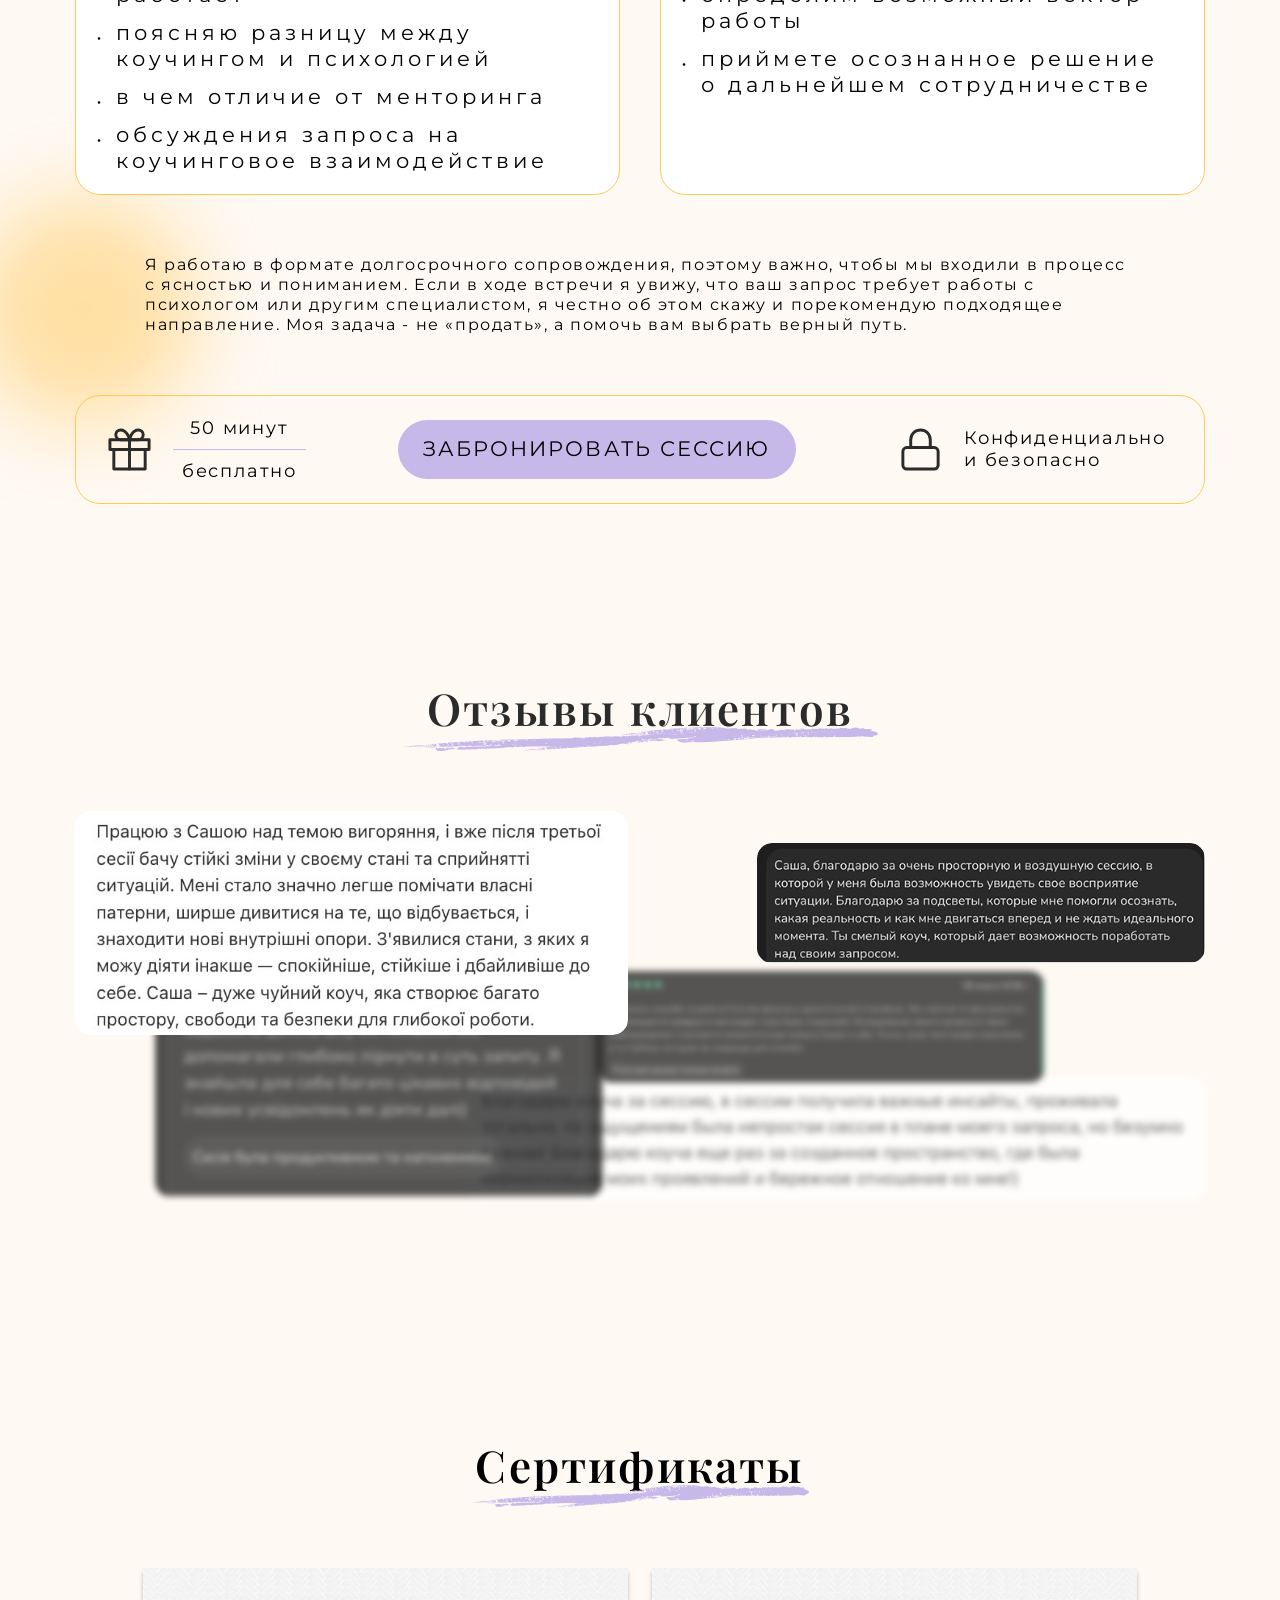
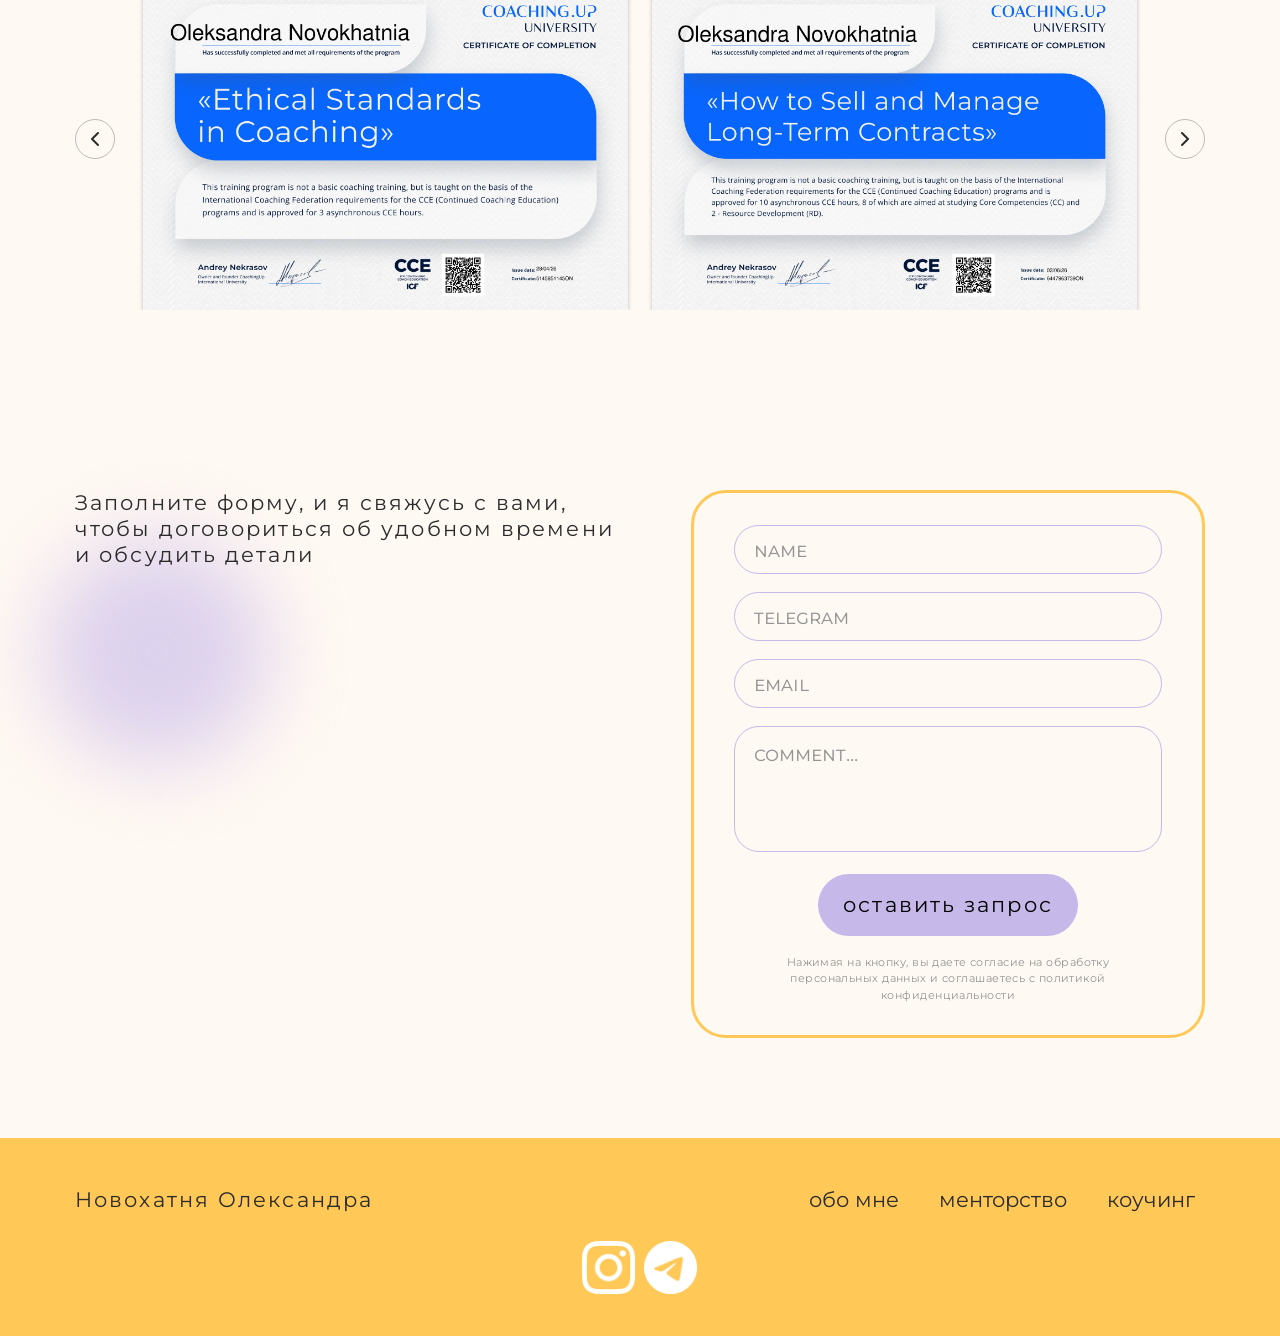
==== commit 7d63bdde: "Update index.html" ====
--- a/coaching/index.html
+++ b/coaching/index.html
@@ -105,7 +105,7 @@
       <div class="hero__photo-wrap">
         <img
           class="hero__photo"
-          src="assets/main_photo.webp"
+          src="assets/main_phot.webp"
           alt="Александра Новохатняя — коуч, прохожу аккредитацию ICF"
           width="485"
           height="542"
--- a/coaching/style.css
+++ b/coaching/style.css
@@ -1811,6 +1811,41 @@
   gap: 0.75rem;
 }
 
+/* Card 3 — top-right: image_33 */
+.reviews__card[data-index="3"] {
+  width: 28.03rem;  /* ~448px */
+  min-height: 14.08rem;
+  right: 0;
+  top: 2rem;
+  left: auto;
+  display: flex;
+  flex-direction: column;
+  gap: 0.75rem;
+}
+
+/* Card 4 — top-right: image_33 */
+.reviews__card[data-index="4"] {
+  width: 28.03rem;  /* ~448px */
+  min-height: 14.08rem;
+  right: 10rem;
+  top: 10rem;
+  left: auto;
+  display: flex;
+  flex-direction: column;
+  gap: 0.75rem;
+}
+
+/* Card 5 — top-right: image_33 */
+.reviews__card[data-index="5"] {
+  width: 28.03rem;  /* ~448px */
+  min-height: 14.08rem;
+  top: 10rem;
+  left: 5rem;
+  display: flex;
+  flex-direction: column;
+  gap: 0.75rem;
+}
+
 /* Content inside cards */
 /* ============================================================
    MOBILE SLIDER
